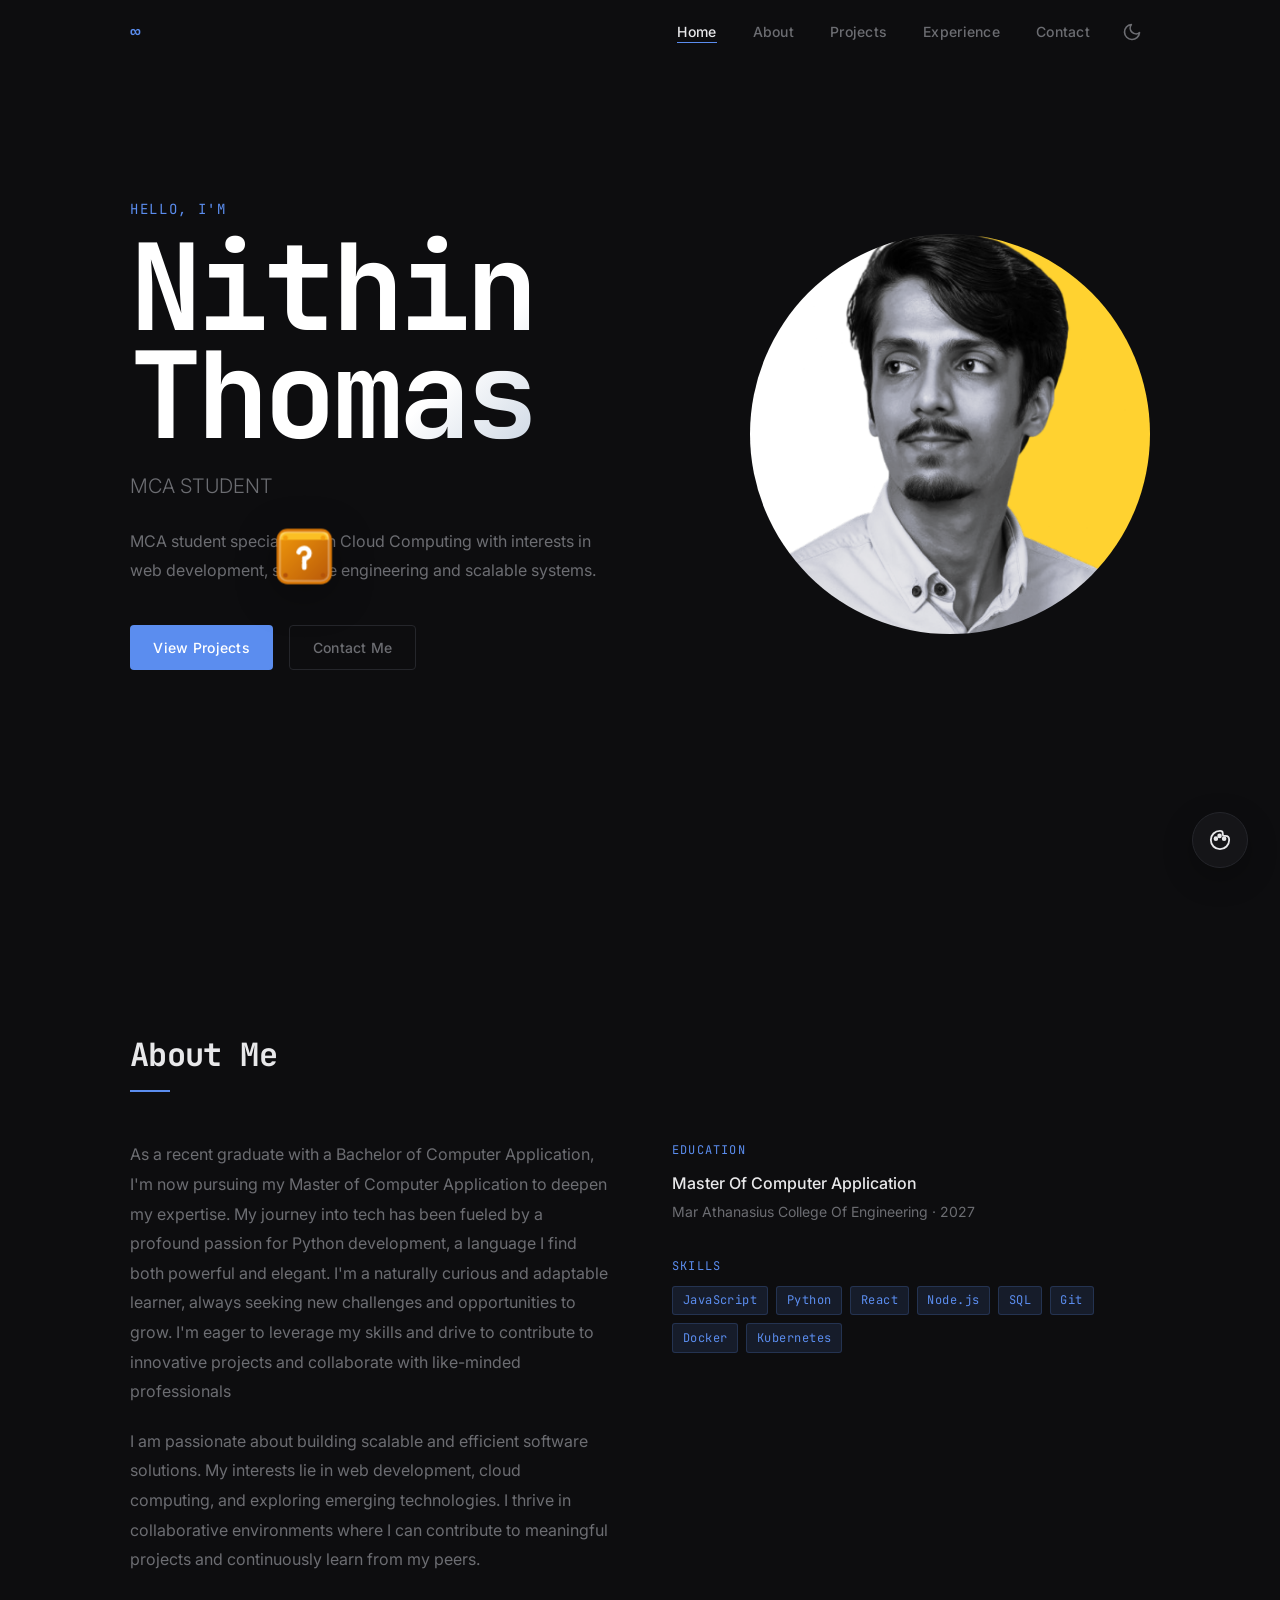
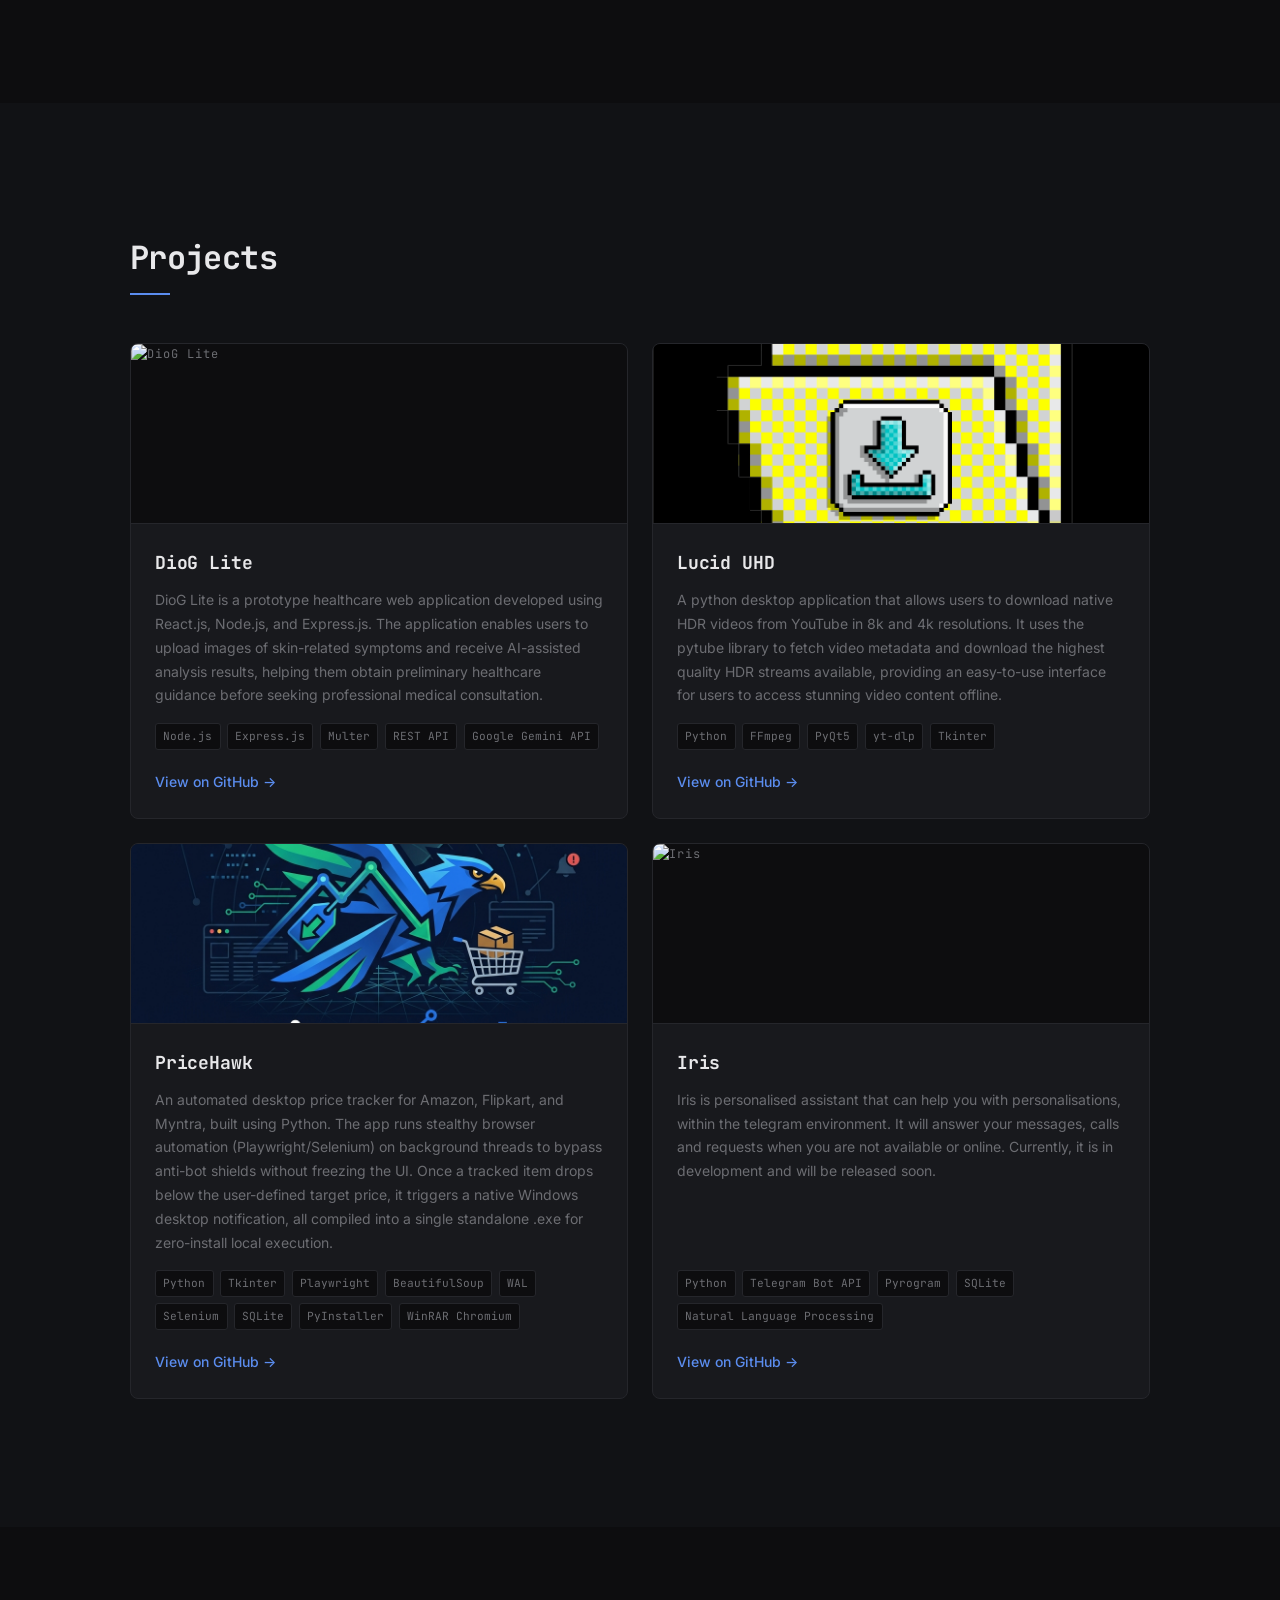
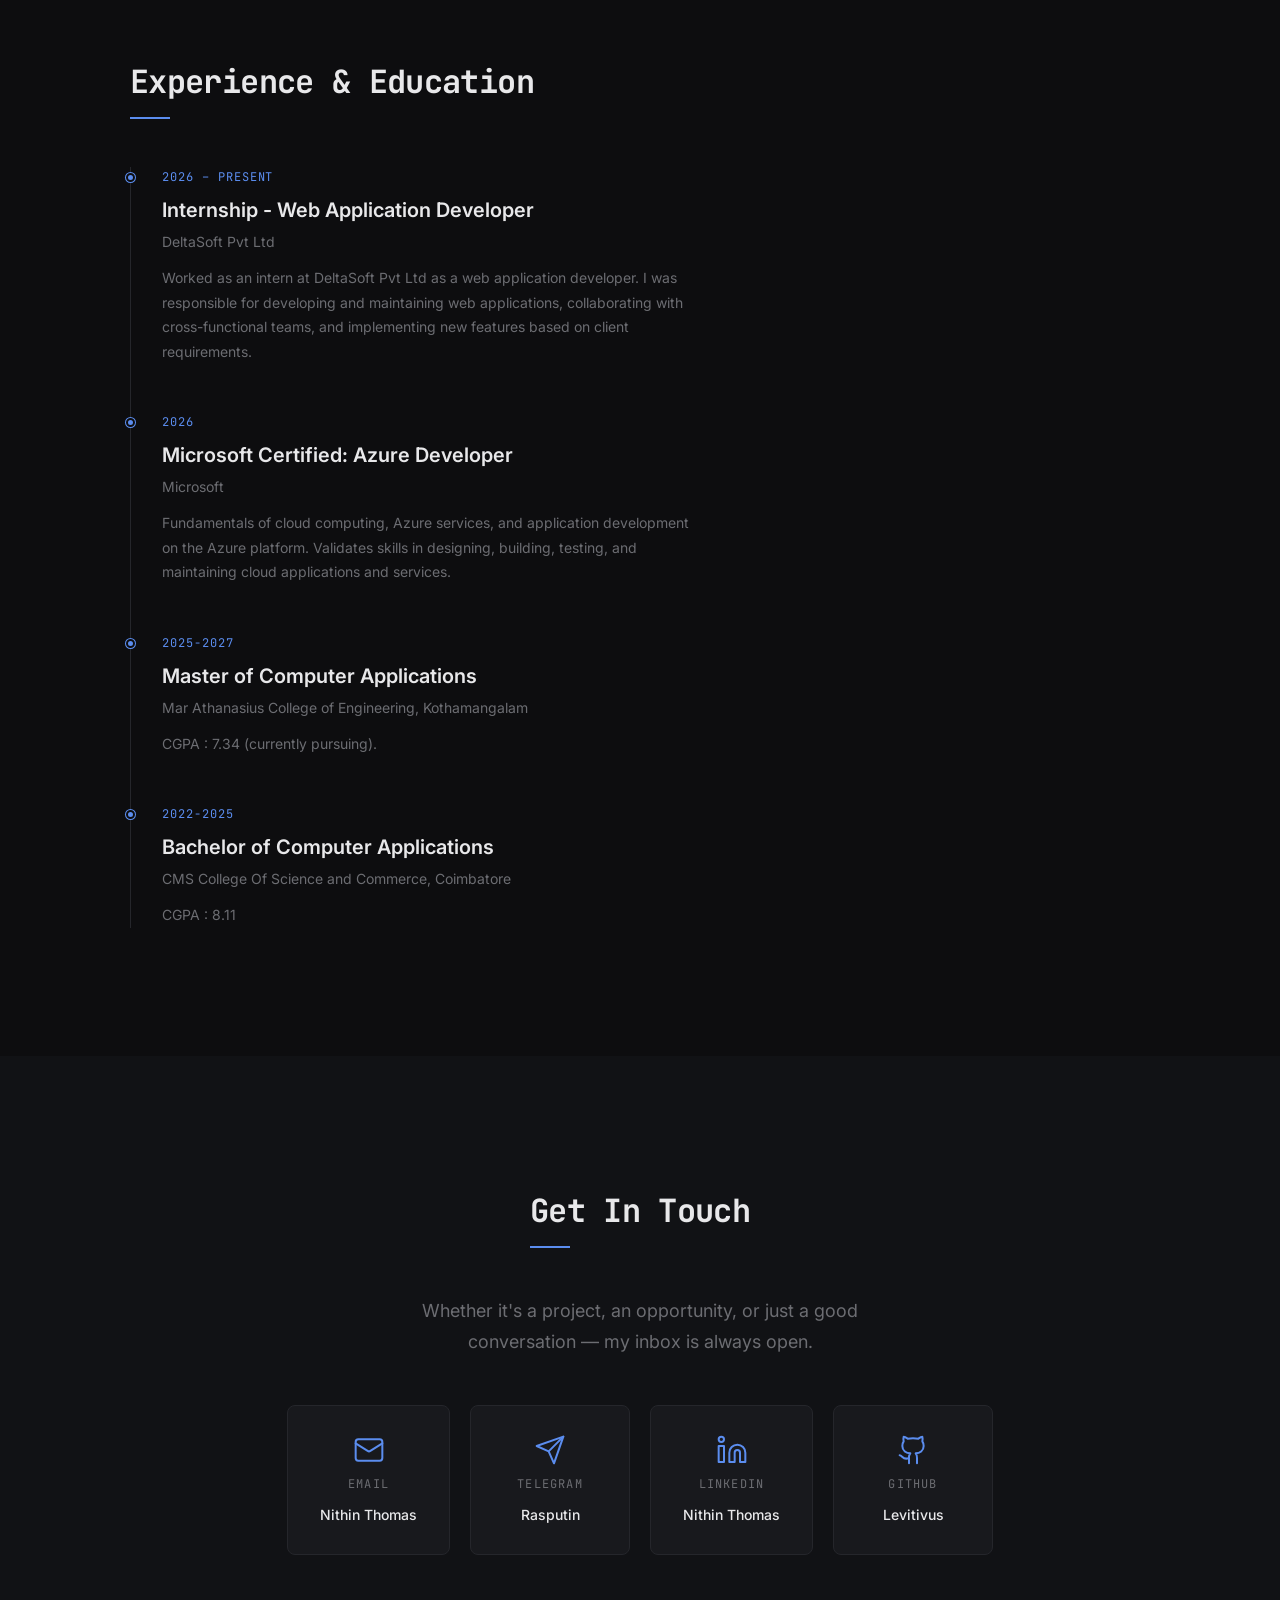
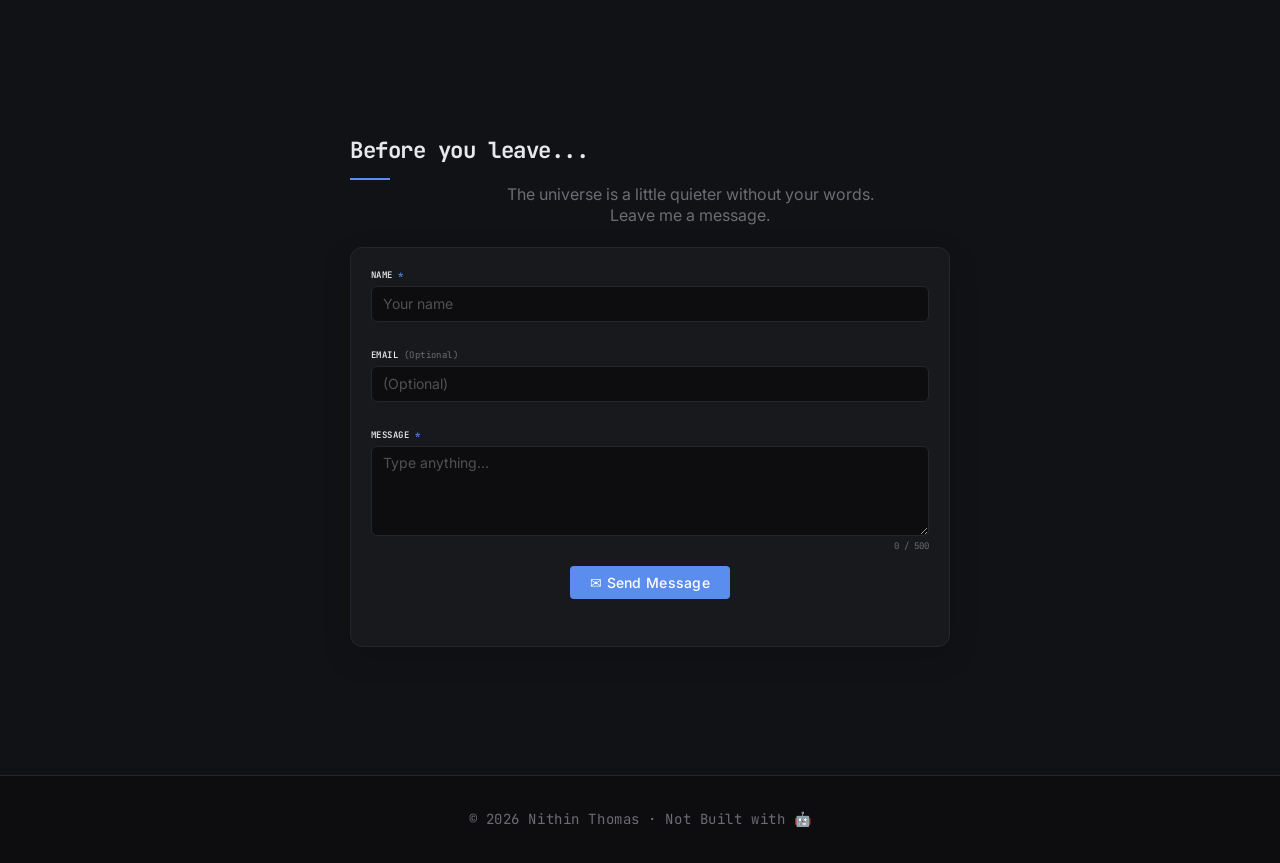
==== index.html @ 110ffa16 "leave a note added" ====
<!DOCTYPE html>
<html lang="en">
<head>
  <meta charset="UTF-8" />
  <meta name="viewport" content="width=device-width, initial-scale=1.0" />
  <title>Nithin Thomas — Portfolio</title>
  <link rel="icon" type="image/png" sizes="32x32" href="images/favicon-32x32.png">
  <link rel="icon" type="image/png" sizes="16x16" href="images/favicon-16x16.png">
  <link rel="shortcut icon" href="images/favicon.ico">
  <link rel="apple-touch-icon" href="images/apple-touch-icon.png">
  <link rel="stylesheet" href="style.css" />
  <!-- Google Fonts: Inter (body) + JetBrains Mono (display/code) -->
  <link rel="preconnect" href="https://fonts.googleapis.com" />
  <link rel="preconnect" href="https://fonts.gstatic.com" crossorigin />
  <link href="https://fonts.googleapis.com/css2?family=Inter:wght@300;400;500;600&family=JetBrains+Mono:wght@400;700&display=swap" rel="stylesheet" />
  <script>
    (function() {
      const savedMood = localStorage.getItem('mood') || 'midnight';
      document.documentElement.setAttribute('data-mood', savedMood);
      if (savedMood === 'professional') {
        document.documentElement.setAttribute('data-theme', 'light');
      } else {
        document.documentElement.removeAttribute('data-theme');
      }
    })();
  </script>
</head>
<body>

  <!-- ===================== NAVIGATION ===================== -->
  <nav class="navbar" id="navbar">
    <div class="nav-inner">
      <!-- Logo / Brand -->
      <a href="#hero" class="nav-logo"> ∞ </a>

      <!-- Desktop menu -->
      <ul class="nav-links" id="nav-links">
        <li><a href="#hero"       class="nav-link">Home</a></li>
        <li><a href="#about"      class="nav-link">About</a></li>
        <li><a href="#projects"   class="nav-link">Projects</a></li>
        <li><a href="#experience" class="nav-link">Experience</a></li>
        <li><a href="#contact"    class="nav-link">Contact</a></li>
      </ul>

      <!-- Theme Toggle -->
      <button id="theme-toggle" class="theme-toggle" aria-label="Toggle theme">
        <svg class="theme-toggle-icon" width="20" height="20" viewBox="0 0 24 24" fill="none" stroke="currentColor" stroke-width="2" stroke-linecap="round" stroke-linejoin="round">
          <!-- Sun -->
          <circle class="sun-icon" cx="12" cy="12" r="5"></circle>
          <line class="sun-icon" x1="12" y1="1" x2="12" y2="3"></line>
          <line class="sun-icon" x1="12" y1="21" x2="12" y2="23"></line>
          <line class="sun-icon" x1="4.22" y1="4.22" x2="5.64" y2="5.64"></line>
          <line class="sun-icon" x1="18.36" y1="18.36" x2="19.78" y2="19.78"></line>
          <line class="sun-icon" x1="1" y1="12" x2="3" y2="12"></line>
          <line class="sun-icon" x1="21" y1="12" x2="23" y2="12"></line>
          <line class="sun-icon" x1="4.22" y1="19.78" x2="5.64" y2="18.36"></line>
          <line class="sun-icon" x1="18.36" y1="5.64" x2="19.78" y2="4.22"></line>
          <!-- Moon -->
          <path class="moon-icon" d="M21 12.79A9 9 0 1 1 11.21 3 7 7 0 0 0 21 12.79z"></path>
        </svg>
      </button>

      <!-- Hamburger (mobile) -->
      <button class="hamburger" id="hamburger" aria-label="Toggle navigation" aria-expanded="false">
        <span></span>
        <span></span>
        <span></span>
      </button>
    </div>
  </nav>

  <!-- ===================== HERO ===================== -->
  <section class="section" id="hero">
    <div class="container hero-grid">

      <!-- Text block -->
      <div class="hero-text fade-up">
        <p class="hero-eyebrow">Hello, I'm</p>
        <h1 class="hero-name">Nithin<br>Thomas</h1>
        <p class="hero-title">MCA STUDENT</p>
        <p class="hero-intro">
          MCA student specializing in Cloud Computing with interests in web development, software engineering and scalable systems.
        </p>
        <div class="hero-actions">
          <a href="#projects" class="btn btn-primary">View Projects</a>
          <a href="#contact"  class="btn btn-ghost">Contact Me</a>
        </div>
      </div>

      <!-- Profile image -->
      <div class="hero-image-wrap fade-up" style="--delay: 0.15s">
        <img src="images/profile.jpg" alt="Nithin Thomas">
          <!-- Replace this div with: <img src="your-photo.jpg" alt="[YOUR NAME]" /> -->
        </div>
      </div>

    </div>
  </section>

  <!-- ===================== ABOUT ===================== -->
  <section class="section" id="about">
    <div class="container">

      <h2 class="section-title fade-up">About Me</h2>

      <div class="about-grid">
        <!-- Bio -->
        <div class="about-bio fade-up">
          <p>
          As a recent graduate with a Bachelor of Computer Application, I'm now pursuing my Master of Computer Application to deepen my expertise. My journey into tech has been fueled by a profound passion for Python development, a language I find both powerful and elegant. I'm a naturally curious and adaptable learner, always seeking new challenges and opportunities to grow. I'm eager to leverage my skills and drive to contribute to innovative projects and collaborate with like-minded professionals
          </p>
          <p>
            I am passionate about building scalable and efficient software solutions. My interests lie in web development, cloud computing, and exploring emerging technologies. I thrive in collaborative environments where I can contribute to meaningful projects and continuously learn from my peers.
          </p>
        </div>

        <!-- Stats / Quick facts -->
        <div class="about-meta fade-up" style="--delay: 0.1s">

          <div class="meta-block">
            <h3 class="meta-label">Education</h3>
            <p class="meta-value">Master Of Computer Application</p>
            <p class="meta-sub">Mar Athanasius College Of Engineering · 2027</p>
          </div>

          <div class="meta-block">
            <h3 class="meta-label">Skills</h3>
            <!-- Edit or add skills freely -->
            <div class="skills-grid">
              <span class="skill-tag">JavaScript</span>
              <span class="skill-tag">Python</span>
              <span class="skill-tag">React</span>
              <span class="skill-tag">Node.js</span>
              <span class="skill-tag">SQL</span>
              <span class="skill-tag">Git</span>
              <span class="skill-tag">Docker</span>
              <span class="skill-tag">Kubernetes</span>
            </div>
          </div>

        </div>
      </div>
    </div>
  </section>

  <!-- ===================== PROJECTS ===================== -->
  <section class="section section-alt" id="projects">
    <div class="container">

      <h2 class="section-title fade-up">Projects</h2>

      <div class="projects-grid">

        <!-- ——— Project Card 1 ——— -->
        <article class="project-card fade-up">
          <div class="project-img-placeholder">
            <img src="images/diog-lite.png" alt="DioG Lite">
          </div>
          <div class="project-body">
            <h3 class="project-title">DioG Lite</h3>
            <p class="project-desc">
              DioG Lite is a prototype healthcare web application developed using React.js, Node.js, and Express.js. The application enables users to upload images of skin-related symptoms and receive AI-assisted analysis results, helping them obtain preliminary healthcare guidance before seeking professional medical consultation.
            </p>
            <div class="project-stack">
              <span class="stack-tag">Node.js</span>
              <span class="stack-tag">Express.js</span>
              <span class="stack-tag">Multer</span>
              <span class="stack-tag">REST API</span>
              <span class="stack-tag">Google Gemini API</span>

            </div>
            <a href="https://github.com/levitivus/DioG-Lite-AI-assisted-Disease-Diagnosis" class="project-link" target="_blank" rel="noopener">
              View on GitHub &rarr;
            </a>
          </div>
        </article>

        <!-- ——— Project Card 2 ——— -->
        <article class="project-card fade-up" style="--delay: 0.1s">
          <div class="project-img-placeholder">
             <img src="images/luciduhd.png" alt="Lucid UHD">
          </div>
          <div class="project-body">
            <h3 class="project-title">Lucid UHD</h3>
            <p class="project-desc">
              A python desktop application that allows users to download native HDR videos from YouTube in 8k and 4k resolutions. It uses the pytube library to fetch video metadata and download the highest quality HDR streams available, providing an easy-to-use interface for users to access stunning video content offline.
            </p>
            <div class="project-stack">
              <span class="stack-tag">Python</span>
              <span class="stack-tag">FFmpeg</span>
              <span class="stack-tag">PyQt5</span>
              <span class="stack-tag">yt-dlp</span>
              <span class="stack-tag">Tkinter</span>
            </div>
            <a href="https://github.com/levitivus/YouTube-8k-4k-video-downloader-" class="project-link" target="_blank" rel="noopener">
              View on GitHub &rarr;
            </a>
          </div>
        </article>

        <!-- ——— Project Card 3 ——— -->
        <article class="project-card fade-up" style="--delay: 0.2s">
          <div class="project-img-placeholder">
             <img src="images/pricehawk.png" alt="PriceHawk">
          </div>
          <div class="project-body">
            <h3 class="project-title">PriceHawk</h3>
            <p class="project-desc">
              An automated desktop price tracker for Amazon, Flipkart, and Myntra, built using Python. The app runs stealthy browser automation (Playwright/Selenium) on background threads to bypass anti-bot shields without freezing the UI. Once a tracked item drops below the user-defined target price, it triggers a native Windows desktop notification, all compiled into a single standalone .exe for zero-install local execution.
            </p>
            <div class="project-stack">
              <span class="stack-tag">Python</span>
              <span class="stack-tag">Tkinter</span>
              <span class="stack-tag">Playwright</span>
              <span class="stack-tag">BeautifulSoup</span>
              <span class="stack-tag">WAL</span>
              <span class="stack-tag">Selenium</span> 
              <span class="stack-tag">SQLite</span>
              <span class="stack-tag">PyInstaller</span>
              <span class="stack-tag">WinRAR Chromium</span>
            </div>
            <a href="https://github.com/levitivus/PriceHawk" class="project-link" target="_blank" rel="noopener">
              View on GitHub &rarr;
            </a>
          </div>
        </article>

        <!-- ——— Project Card 4 ——— -->
        <article class="project-card fade-up" style="--delay: 0.3s">
          <div class="project-img-placeholder">
              <img src="images/iris.png" alt="Iris">
          </div>
          <div class="project-body">
            <h3 class="project-title">Iris</h3>
            <p class="project-desc">
              Iris is personalised assistant that can help you with personalisations, within the telegram environment. It will answer your messages, calls and requests when you are not available or online. Currently, it is in development and will be released soon.
            </p>
            <div class="project-stack">
              <span class="stack-tag">Python</span>
              <span class="stack-tag">Telegram Bot API</span>
              <span class="stack-tag">Pyrogram</span>
              <span class="stack-tag">SQLite</span>
              <span class="stack-tag">Natural Language Processing</span>
            </div>
            <a href="#" class="project-link" target="_blank" rel="noopener">
              View on GitHub &rarr;
            </a>
          </div>
        </article>

      </div>
    </div>
  </section>

  <!-- ===================== EXPERIENCE / EDUCATION ===================== -->
  <section class="section" id="experience">
    <div class="container">

      <h2 class="section-title fade-up">Experience &amp; Education</h2>

      <div class="timeline">

        <!-- ——— Timeline Item ——— -->
        <div class="timeline-item fade-up">
          <div class="timeline-dot"></div>
          <div class="timeline-content">
            <span class="timeline-date">2026 – Present</span>
            <h3 class="timeline-role">Internship - Web Application Developer</h3>
            <p class="timeline-org">DeltaSoft Pvt Ltd</p>
            <p class="timeline-desc">
              Worked as an intern at DeltaSoft Pvt Ltd as a web application developer. I was responsible for developing and maintaining web applications, collaborating with cross-functional teams, and implementing new features based on client requirements.
            </p>
          </div>
        </div>

        <!-- ——— Timeline Item ——— -->
        <div class="timeline-item fade-up" style="--delay: 0.1s">
          <div class="timeline-dot"></div>
          <div class="timeline-content">
            <span class="timeline-date">2026</span>
            <h3 class="timeline-role">Microsoft Certified: Azure Developer</h3>
            <p class="timeline-org">Microsoft</p>
            <p class="timeline-desc">
               Fundamentals of cloud computing, Azure services, and application development on the Azure platform. Validates skills in designing, building, testing, and maintaining cloud applications and services.
            </p>
          </div>
        </div>

        <!-- ——— Timeline Item ——— -->
        <div class="timeline-item fade-up" style="--delay: 0.2s">
          <div class="timeline-dot"></div>
          <div class="timeline-content">
            <span class="timeline-date">2025-2027</span>
            <h3 class="timeline-role">Master of Computer Applications</h3>
            <p class="timeline-org">Mar Athanasius College of Engineering, Kothamangalam</p>
            <p class="timeline-desc">
              CGPA : 7.34 (currently pursuing).
            </p>
          </div>
        </div>

        <!-- ——— Timeline Item ——— -->
        <div class="timeline-item fade-up" style="--delay: 0.3s">
          <div class="timeline-dot"></div>
          <div class="timeline-content">
            <span class="timeline-date">2022-2025</span>
            <h3 class="timeline-role">Bachelor of Computer Applications</h3>
            <p class="timeline-org">CMS College Of Science and Commerce, Coimbatore</p>
            <p class="timeline-desc">
              CGPA : 8.11
            </p>
          </div>
        </div>

      </div>
    </div>
  </section>

  <!-- ===================== CONTACT ===================== -->
  <section class="section section-alt" id="contact">
    <div class="container contact-wrap">

      <h2 class="section-title fade-up">Get In Touch</h2>
      <p class="contact-sub fade-up">
        Whether it's a project, an opportunity, or just a good conversation —
        my inbox is always open.
      </p>

      <div class="contact-links fade-up">

        <!-- Email -->
        <a href="nithin.tomgeorge@yahoo.com" class="contact-item" title="Email">
          <span class="contact-icon">
            <!-- SVG: envelope -->
            <svg xmlns="http://www.w3.org/2000/svg" viewBox="0 0 24 24" fill="none"
                 stroke="currentColor" stroke-width="1.5" stroke-linecap="round"
                 stroke-linejoin="round">
              <rect x="2" y="4" width="20" height="16" rx="2"/>
              <path d="m22 7-8.97 5.7a1.94 1.94 0 0 1-2.06 0L2 7"/>
            </svg>
          </span>
          <span class="contact-label">Email</span>
          <span class="contact-value">Nithin Thomas</span>
        </a>

        <!-- Telegram -->
        <a href="https://t.me/raspu1in" class="contact-item" title="Telegram"
           target="_blank" rel="noopener">
          <span class="contact-icon">
            <!-- SVG: send / telegram -->
            <svg xmlns="http://www.w3.org/2000/svg" viewBox="0 0 24 24" fill="none"
                 stroke="currentColor" stroke-width="1.5" stroke-linecap="round"
                 stroke-linejoin="round">
              <path d="m22 2-7 20-4-9-9-4Z"/>
              <path d="M22 2 11 13"/>
            </svg>
          </span>
          <span class="contact-label">Telegram</span>
          <span class="contact-value">Rasputin</span>
        </a>

        <!-- LinkedIn -->
        <a href="https://www.linkedin.com/in/nithinthomas03/" class="contact-item"
           title="LinkedIn" target="_blank" rel="noopener">
          <span class="contact-icon">
            <!-- SVG: linkedin -->
            <svg xmlns="http://www.w3.org/2000/svg" viewBox="0 0 24 24" fill="none"
                 stroke="currentColor" stroke-width="1.5" stroke-linecap="round"
                 stroke-linejoin="round">
              <path d="M16 8a6 6 0 0 1 6 6v7h-4v-7a2 2 0 0 0-2-2 2 2 0 0 0-2 2v7h-4v-7a6 6 0 0 1 6-6z"/>
              <rect x="2" y="9" width="4" height="12"/>
              <circle cx="4" cy="4" r="2"/>
            </svg>
          </span>
          <span class="contact-label">LinkedIn</span>
          <span class="contact-value">Nithin Thomas</span>
        </a>

        <!-- GitHub -->
        <a href="https://github.com/levitivus" class="contact-item"
           title="GitHub" target="_blank" rel="noopener">
          <span class="contact-icon">
            <!-- SVG: github (octocat simplified) -->
            <svg xmlns="http://www.w3.org/2000/svg" viewBox="0 0 24 24" fill="none"
                 stroke="currentColor" stroke-width="1.5" stroke-linecap="round"
                 stroke-linejoin="round">
              <path d="M15 22v-4a4.8 4.8 0 0 0-1-3.5c3 0 6-2 6-5.5.08-1.25-.27-2.48-1-3.5.28-1.15.28-2.35 0-3.5 0 0-1 0-3 1.5-2.64-.5-5.36-.5-8 0C6 2 5 2 5 2c-.3 1.15-.3 2.35 0 3.5A5.403 5.403 0 0 0 4 9c0 3.5 3 5.5 6 5.5-.39.49-.68 1.05-.85 1.65S8.93 17.38 9 18v4"/>
              <path d="M9 18c-4.51 2-5-2-7-2"/>
            </svg>
          </span>
          <span class="contact-label">GitHub</span>
          <span class="contact-value">Levitivus</span>
        </a>

      </div>
    </div>
  </section>

  <!-- ===================== LEAVE A MESSAGE ===================== -->
  <section class="section section-alt fade-up" id="leave-message">
    <div class="container message-container">
      <h2 class="section-title">Before you leave...</h2>
      <p class="section-desc">The universe is a little quieter without your words.<br>Leave me a message.</p>
      
      <form id="message-form" class="message-form" novalidate>
        <!-- Success Card -->
        <div id="message-success-card" class="message-success-card" aria-live="polite">
          <span class="success-icon">📨</span>
          <h3 class="success-title">Transmission received.</h3>
          <p class="success-desc">Thanks for leaving a little piece of yourself here.</p>
        </div>

        <div class="form-group">
          <label for="form-name" class="form-label">
            <span>Name <span class="required">*</span></span>
          </label>
          <input type="text" id="form-name" name="name" class="form-input" placeholder="Your name" required minlength="2" maxlength="50" autocomplete="name">
          <span class="error-message" id="error-name" aria-live="polite"></span>
        </div>

        <div class="form-group">
          <label for="form-email" class="form-label">
            <span>Email <span class="optional">(Optional)</span></span>
          </label>
          <input type="email" id="form-email" name="email" class="form-input" placeholder="(Optional)" autocomplete="email">
          <span class="error-message" id="error-email" aria-live="polite"></span>
        </div>

        <div class="form-group">
          <label for="form-msg" class="form-label">
            <span>Message <span class="required">*</span></span>
          </label>
          <textarea id="form-msg" name="message" class="form-textarea" placeholder="Type anything..." required minlength="10" maxlength="500"></textarea>
          <div class="form-textarea-footer">
            <span class="error-message" id="error-msg" aria-live="polite"></span>
            <span class="char-counter" id="char-counter">0 / 500</span>
          </div>
        </div>

        <div class="form-actions">
          <button type="submit" id="submit-btn" class="btn btn-primary">
            <span class="btn-text">✉ Send Message</span>
            <span class="btn-spinner" style="display: none;"></span>
          </button>
          <div class="form-global-error" id="form-global-error" aria-live="polite"></div>
        </div>
      </form>
    </div>
  </section>

  <!-- ===================== FOOTER ===================== -->
  <footer class="footer">
    <p>© <span id="year"></span> Nithin Thomas · Not Built with 🤖</p>
  </footer>

  <!-- Floating Easter Egg -->
  <div id="easter-egg" class="easter-egg" aria-label="Mystery Box">
    <svg width="60" height="60" viewBox="0 0 64 64" fill="none" xmlns="http://www.w3.org/2000/svg">
      <rect x="4" y="4" width="56" height="56" rx="10" fill="url(#box-grad)" stroke="#d97706" stroke-width="3"/>
      <path d="M10 6H54C56.2091 6 58 7.79086 58 10V14H6V10C6 7.79086 7.79086 6 10 6Z" fill="#fbbf24"/>
      <rect x="6" y="6" width="52" height="52" rx="8" stroke="#ffffff" stroke-width="2" stroke-opacity="0.3" fill="none"/>
      <path d="M32 44V40M32 34C35 34 37.5 31.5 37.5 28.5C37.5 25.5 35 23 32 23C29 23 26.5 25 26 27.5M32 37.5V36.5" stroke="#ffffff" stroke-width="5" stroke-linecap="round" stroke-linejoin="round"/>
      <circle cx="12" cy="12" r="2.5" fill="#f59e0b"/>
      <circle cx="52" cy="12" r="2.5" fill="#f59e0b"/>
      <circle cx="12" cy="52" r="2.5" fill="#b45309"/>
      <circle cx="52" cy="52" r="2.5" fill="#b45309"/>
      <defs>
        <linearGradient id="box-grad" x1="0" y1="0" x2="64" y2="64" gradientUnits="userSpaceOnUse">
          <stop offset="0%" stop-color="#f59e0b"/>
          <stop offset="100%" stop-color="#b45309"/>
        </linearGradient>
      </defs>
    </svg>
    <div class="easter-egg-tooltip" id="easter-egg-tooltip">Catch me if you can 😄</div>
  </div>

  <!-- Theme Orb & Selector Panel -->
  <div class="theme-orb-container" id="theme-orb-container">
    <!-- Panel -->
    <div class="theme-panel" id="theme-panel" role="dialog" aria-label="Theme selection panel" aria-hidden="true" tabindex="-1">
      <div class="theme-panel-header">
        <span class="theme-panel-title">🎨 Mood</span>
      </div>
      <div class="theme-options">
        <button class="theme-option" data-select-mood="midnight" aria-label="Select Midnight theme">
          <span class="theme-option-icon">🌙</span>
          <div class="theme-option-info">
            <span class="theme-option-title">Midnight</span>
            <div class="theme-preview-chip">
              <span style="background: #0d0d0f; flex: 2;"></span>
              <span style="background: #18191d; flex: 1;"></span>
              <span style="background: #5B8DEF; flex: 1;"></span>
            </div>
          </div>
          <span class="theme-option-status">✓ Selected</span>
        </button>
        <button class="theme-option" data-select-mood="professional" aria-label="Select Professional theme">
          <span class="theme-option-icon">💼</span>
          <div class="theme-option-info">
            <span class="theme-option-title">Professional</span>
            <div class="theme-preview-chip">
              <span style="background: #f5f6f9; flex: 2;"></span>
              <span style="background: #ffffff; flex: 1;"></span>
              <span style="background: #3b71db; flex: 1;"></span>
            </div>
          </div>
          <span class="theme-option-status">✓ Selected</span>
        </button>
        <button class="theme-option" data-select-mood="cyberpunk" aria-label="Select Cyberpunk theme">
          <span class="theme-option-icon">⚡</span>
          <div class="theme-option-info">
            <span class="theme-option-title">Cyberpunk</span>
            <div class="theme-preview-chip">
              <span style="background: #0c0714; flex: 2;"></span>
              <span style="background: #00f0ff; flex: 1;"></span>
              <span style="background: #ff007f; flex: 1;"></span>
            </div>
          </div>
          <span class="theme-option-status">✓ Selected</span>
        </button>
        <button class="theme-option" data-select-mood="retro" aria-label="Select Retro CRT theme">
          <span class="theme-option-icon">💚</span>
          <div class="theme-option-info">
            <span class="theme-option-title">Retro CRT</span>
            <div class="theme-preview-chip">
              <span style="background: #040805; flex: 2;"></span>
              <span style="background: #33ff66; flex: 1;"></span>
            </div>
          </div>
          <span class="theme-option-status">✓ Selected</span>
        </button>
      </div>
    </div>

    <!-- Floating Orb Button -->
    <button class="theme-orb" id="theme-orb" aria-label="Open theme selection panel" aria-haspopup="dialog" aria-expanded="false">
      <svg width="22" height="22" viewBox="0 0 24 24" fill="none" stroke="currentColor" stroke-width="2" stroke-linecap="round" stroke-linejoin="round">
        <path d="M12 22C17.5228 22 22 17.5228 22 12C22 9.5 20.5 7.5 18 7.5H16.5C15.6716 7.5 15 6.82843 15 6V4.5C15 2 13 2 12 2C6.47715 2 2 6.47715 2 12C2 17.5228 6.47715 22 12 22Z"></path>
        <circle cx="7.5" cy="10.5" r="1.5" fill="currentColor"></circle>
        <circle cx="11.5" cy="7.5" r="1.5" fill="currentColor"></circle>
        <circle cx="16.5" cy="10.5" r="1.5" fill="currentColor"></circle>
      </svg>
    </button>
  </div>

  <script src="config.js"></script>
  <script src="email-service.js"></script>
  <script src="script.js"></script>
</body>
</html>
---- style.css ----
/* =====================================================================
   PORTFOLIO — style.css
   Dark minimal developer portfolio
   Accent: #5B8DEF (cold slate-blue)
   Fonts: JetBrains Mono (display) · Inter (body)
   ===================================================================== */

/* ── RESET & ROOT ──────────────────────────────────────────────────── */
*, *::before, *::after {
  box-sizing: border-box;
  margin: 0;
  padding: 0;
}

:root {
  /* Colors */
  --bg:          #0d0d0f;        /* near-black background */
  --bg-alt:      #111215;        /* slightly lighter, for alternate sections */
  --surface:     #18191d;        /* card / elevated surfaces */
  --border:      #25262b;        /* subtle borders */
  --text:        #e8e8ea;        /* primary text */
  --text-muted:  #6c6d72;        /* secondary / muted text */
  --accent:      #5B8DEF;        /* cold slate-blue */
  --accent-dim:  rgba(91,141,239,0.12);

  /* Theme variables */
  --hero-grad-start: #ffffff;
  --hero-grad-end: #9bafc8;
  --nav-bg: rgba(13,13,15,0.92);
  --border-accent: rgba(91,141,239,0.2);

  /* Hover and Shadow variables */
  --accent-hover: #7aa5f5;
  --accent-shadow-hover: 0 8px 24px rgba(91,141,239,0.3);
  --border-accent-hover: rgba(91,141,239,0.35);
  --border-accent-hover-item: rgba(91,141,239,0.4);
  --shadow-hover: 0 16px 40px rgba(0,0,0,0.5);
  --shadow-hover-item: 0 12px 32px rgba(0,0,0,0.4);

  /* Typography scale */
  --font-display: 'JetBrains Mono', monospace;
  --font-body:    'Inter', sans-serif;

  --text-xs:   0.75rem;
  --text-sm:   0.875rem;
  --text-base: 1rem;
  --text-lg:   1.125rem;
  --text-xl:   1.25rem;
  --text-2xl:  1.5rem;
  --text-3xl:  2rem;
  --text-4xl:  3rem;
  --text-hero: clamp(3.5rem, 10vw, 7.5rem);

  /* Spacing */
  --section-pad: clamp(5rem, 10vw, 9rem);
  --container:   1100px;
  --nav-h:       64px;

  /* Transitions */
  --ease: cubic-bezier(0.25, 0.46, 0.45, 0.94);
}

html {
  scroll-behavior: smooth;
  scroll-padding-top: var(--nav-h);
}

body {
  background-color: var(--bg);
  color: var(--text);
  font-family: var(--font-body);
  font-size: var(--text-base);
  line-height: 1.7;
  -webkit-font-smoothing: antialiased;
}

a {
  color: inherit;
  text-decoration: none;
}

img {
  display: block;
  max-width: 100%;
}

ul {
  list-style: none;
}

/* ── UTILITY ───────────────────────────────────────────────────────── */
.container {
  width: 100%;
  max-width: var(--container);
  margin-inline: auto;
  padding-inline: clamp(1.25rem, 5vw, 2.5rem);
}

.section {
  padding-block: var(--section-pad);
}

.section-alt {
  background-color: var(--bg-alt);
}

/* Section headings */
.section-title {
  font-family: var(--font-display);
  font-size: var(--text-3xl);
  font-weight: 700;
  letter-spacing: -0.02em;
  margin-bottom: 3rem;
  position: relative;
  display: inline-block;
}

/* Blue underline accent under section titles */
.section-title::after {
  content: '';
  display: block;
  width: 2.5rem;
  height: 2px;
  background: var(--accent);
  margin-top: 0.5rem;
}

/* ── FADE-UP ANIMATION ─────────────────────────────────────────────── */
/* Elements start invisible; script.js adds .visible when in viewport */
.fade-up {
  opacity: 0;
  transform: translateY(28px);
  transition:
    opacity  0.6s var(--ease) var(--delay, 0s),
    transform 0.6s var(--ease) var(--delay, 0s);
}

.fade-up.visible {
  opacity: 1;
  transform: translateY(0);
}

/* Respect user preference for reduced motion */
@media (prefers-reduced-motion: reduce) {
  .fade-up {
    opacity: 1;
    transform: none;
    transition: none;
  }
}

/* ── NAVIGATION ────────────────────────────────────────────────────── */
.navbar {
  position: fixed;
  top: 0;
  left: 0;
  right: 0;
  z-index: 100;
  height: var(--nav-h);
  display: flex;
  align-items: center;
  /* starts transparent; script.js adds .scrolled for solid bg */
  transition: background-color 0.3s var(--ease), box-shadow 0.3s var(--ease);
}

.navbar.scrolled {
  background-color: var(--nav-bg, rgba(13,13,15,0.92));
  backdrop-filter: blur(12px);
  -webkit-backdrop-filter: blur(12px);
  box-shadow: 0 1px 0 var(--border);
}

.nav-inner {
  width: 100%;
  max-width: var(--container);
  margin-inline: auto;
  padding-inline: clamp(1.25rem, 5vw, 2.5rem);
  display: flex;
  align-items: center;
  justify-content: space-between;
}

/* Logo / brand mark */
.nav-logo {
  font-family: var(--font-display);
  font-size: var(--text-lg);
  font-weight: 700;
  color: var(--accent);
  letter-spacing: -0.02em;
  transition: opacity 0.2s;
}

.nav-logo:hover {
  opacity: 0.75;
}

/* Desktop nav links */
.nav-links {
  display: flex;
  gap: 2.25rem;
  align-items: center;
}

.nav-link {
  font-size: var(--text-sm);
  font-weight: 500;
  color: var(--text-muted);
  letter-spacing: 0.02em;
  transition: color 0.2s;
  position: relative;
}

.nav-link::after {
  content: '';
  position: absolute;
  bottom: -3px;
  left: 0;
  width: 0;
  height: 1px;
  background: var(--accent);
  transition: width 0.25s var(--ease);
}

.nav-link:hover,
.nav-link.active {
  color: var(--text);
}

.nav-link:hover::after,
.nav-link.active::after {
  width: 100%;
}

/* Hamburger button */
.hamburger {
  display: none;
  flex-direction: column;
  justify-content: center;
  gap: 5px;
  background: none;
  border: none;
  cursor: pointer;
  padding: 4px;
}

.hamburger span {
  display: block;
  width: 22px;
  height: 1.5px;
  background: var(--text);
  transition: transform 0.3s var(--ease), opacity 0.3s;
}

/* Hamburger → X when open */
.hamburger.open span:nth-child(1) { transform: translateY(6.5px) rotate(45deg); }
.hamburger.open span:nth-child(2) { opacity: 0; }
.hamburger.open span:nth-child(3) { transform: translateY(-6.5px) rotate(-45deg); }

/* ── HERO ──────────────────────────────────────────────────────────── */
#hero {
  min-height: 100svh;
  display: flex;
  align-items: center;
  padding-top: calc(var(--nav-h) + 2rem);
}

.hero-grid {
  display: grid;
  grid-template-columns: 1fr auto;
  gap: 4rem;
  align-items: center;
}

/* Eyebrow */
.hero-eyebrow {
  font-family: var(--font-display);
  font-size: var(--text-sm);
  color: var(--accent);
  letter-spacing: 0.12em;
  text-transform: uppercase;
  margin-bottom: 0.75rem;
}

/* Large name — the signature typographic moment */
.hero-name {
  font-family: var(--font-display);
  font-size: var(--text-hero);
  font-weight: 700;
  line-height: 0.9;
  letter-spacing: -0.04em;
  margin-bottom: 1.25rem;
  /* Very subtle gradient on the name for depth */
  background: linear-gradient(135deg, var(--hero-grad-start, #ffffff) 60%, var(--hero-grad-end, #9bafc8));
  -webkit-background-clip: text;
  -webkit-text-fill-color: transparent;
  background-clip: text;
}

.hero-title {
  font-size: var(--text-xl);
  font-weight: 300;
  color: var(--text-muted);
  margin-bottom: 1.5rem;
}

.hero-intro {
  max-width: 48ch;
  color: var(--text-muted);
  margin-bottom: 2.5rem;
  line-height: 1.8;
}

/* CTA buttons */
.hero-actions {
  display: flex;
  gap: 1rem;
  flex-wrap: wrap;
}

.btn {
  display: inline-flex;
  align-items: center;
  gap: 0.4em;
  padding: 0.7em 1.6em;
  font-family: var(--font-body);
  font-size: var(--text-sm);
  font-weight: 500;
  border-radius: 4px;
  transition: all 0.22s var(--ease);
  cursor: pointer;
  border: 1px solid transparent;
  letter-spacing: 0.02em;
}

.btn-primary {
  background: var(--accent);
  color: #fff;
}

.btn-primary:hover {
  background: var(--accent-hover, #7aa5f5);
  transform: translateY(-2px);
  box-shadow: var(--accent-shadow-hover, 0 8px 24px rgba(91,141,239,0.3));
}

.btn-ghost {
  background: transparent;
  border-color: var(--border);
  color: var(--text-muted);
}

.btn-ghost:hover {
  border-color: var(--accent);
  color: var(--accent);
  transform: translateY(-2px);
}

/* Profile image placeholder */
.hero-image-wrap {
  flex-shrink: 0;
}

.profile-img-placeholder {
  width: clamp(200px, 22vw, 300px);
  aspect-ratio: 1;
  border-radius: 50%;
  background: var(--surface);
  border: 1px solid var(--border);
  display: flex;
  flex-direction: column;
  align-items: center;
  justify-content: center;
  gap: 0.5rem;
  /* Replace this whole element with an <img> tag */
}

.hero-image-wrap img {
    width: 400px;
    height: 400px;
    border-radius: 150%;
    object-fit: cover;
}
.placeholder-icon {
  font-size: 3.5rem;
  opacity: 0.3;
}

.placeholder-label {
  font-family: var(--font-display);
  font-size: var(--text-xs);
  color: var(--text-muted);
  letter-spacing: 0.08em;
}

/* Actual photo (once replaced) */
.profile-img-placeholder img {
  width: 100%;
  height: 100%;
  border-radius: 50%;
  object-fit: cover;
}

/* ── ABOUT ─────────────────────────────────────────────────────────── */
.about-grid {
  display: grid;
  grid-template-columns: 1fr 1fr;
  gap: 4rem;
  align-items: start;
}

.about-bio p {
  color: var(--text-muted);
  margin-bottom: 1.25rem;
  line-height: 1.85;
}

.about-bio p:last-child {
  margin-bottom: 0;
}

/* Meta blocks (education, skills) */
.meta-block {
  margin-bottom: 2rem;
}

.meta-block:last-child {
  margin-bottom: 0;
}

.meta-label {
  font-family: var(--font-display);
  font-size: var(--text-xs);
  font-weight: 400;
  letter-spacing: 0.1em;
  text-transform: uppercase;
  color: var(--accent);
  margin-bottom: 0.6rem;
}

.meta-value {
  font-size: var(--text-base);
  font-weight: 500;
  margin-bottom: 0.15rem;
}

.meta-sub {
  font-size: var(--text-sm);
  color: var(--text-muted);
}

/* Skill tags */
.skills-grid {
  display: flex;
  flex-wrap: wrap;
  gap: 0.5rem;
  margin-top: 0.5rem;
}

.skill-tag {
  font-family: var(--font-display);
  font-size: var(--text-xs);
  padding: 0.3em 0.8em;
  border-radius: 3px;
  background: var(--accent-dim);
  color: var(--accent);
  border: 1px solid var(--border-accent, rgba(91,141,239,0.2));
  letter-spacing: 0.04em;
}

/* ── PROJECTS ──────────────────────────────────────────────────────── */
.projects-grid {
  display: grid;
  grid-template-columns: repeat(2, 1fr);
  gap: 1.5rem;
}

.project-card {
  background: var(--surface);
  border: 1px solid var(--border);
  border-radius: 8px;
  overflow: hidden;
  display: flex;
  flex-direction: column;
  transition: border-color 0.25s, transform 0.25s var(--ease), box-shadow 0.25s;
}

.project-card:hover {
  border-color: var(--border-accent-hover, rgba(91,141,239,0.35));
  transform: translateY(-4px);
  box-shadow: var(--shadow-hover, 0 16px 40px rgba(0,0,0,0.5));
}

/* Image placeholder */
.project-img-placeholder {
  height: 180px;
  background: var(--bg);
  border-bottom: 1px solid var(--border);
  overflow: hidden;
  display: flex;
  align-items: center;
  justify-content: center;
  font-family: var(--font-display);
  font-size: var(--text-xs);
  letter-spacing: 0.08em;
  color: var(--text-muted);
  /* Replace with: <img src="screenshot.png" alt="Project name" /> */
}
.project-img-placeholder img {
  width: 100%;
  height: 100%;
  object-fit: cover;
}

.project-body {
  padding: 1.5rem;
  flex: 1;
  display: flex;
  flex-direction: column;
}

.project-title {
  font-family: var(--font-display);
  font-size: var(--text-lg);
  font-weight: 700;
  margin-bottom: 0.6rem;
  letter-spacing: -0.01em;
}

.project-desc {
  font-size: var(--text-sm);
  color: var(--text-muted);
  line-height: 1.7;
  flex: 1;
  margin-bottom: 1rem;
}

.project-stack {
  display: flex;
  flex-wrap: wrap;
  gap: 0.4rem;
  margin-bottom: 1.25rem;
}

.stack-tag {
  font-family: var(--font-display);
  font-size: 0.7rem;
  padding: 0.25em 0.65em;
  border-radius: 3px;
  background: var(--bg);
  color: var(--text-muted);
  border: 1px solid var(--border);
}

.project-link {
  font-size: var(--text-sm);
  font-weight: 500;
  color: var(--accent);
  transition: opacity 0.2s, letter-spacing 0.2s;
  align-self: flex-start;
}

.project-link:hover {
  opacity: 0.75;
  letter-spacing: 0.04em;
}

/* ── TIMELINE ──────────────────────────────────────────────────────── */
.timeline {
  position: relative;
  padding-left: 2rem;
}

/* Vertical line */
.timeline::before {
  content: '';
  position: absolute;
  top: 0;
  left: 0;
  bottom: 0;
  width: 1px;
  background: var(--border);
}

.timeline-item {
  position: relative;
  padding-bottom: 3rem;
}

.timeline-item:last-child {
  padding-bottom: 0;
}

/* Dot on the line */
.timeline-dot {
  position: absolute;
  left: calc(-2rem - 4px);   /* centres on the 1px border-left line */
  top: 6px;
  width: 9px;
  height: 9px;
  border-radius: 50%;
  background: var(--accent);
  border: 2px solid var(--bg);
  box-shadow: 0 0 0 1px var(--accent);
}

.timeline-date {
  font-family: var(--font-display);
  font-size: var(--text-xs);
  color: var(--accent);
  letter-spacing: 0.08em;
  text-transform: uppercase;
  display: block;
  margin-bottom: 0.35rem;
}

.timeline-role {
  font-size: var(--text-xl);
  font-weight: 600;
  margin-bottom: 0.2rem;
}

.timeline-org {
  font-size: var(--text-sm);
  color: var(--text-muted);
  margin-bottom: 0.75rem;
}

.timeline-desc {
  font-size: var(--text-sm);
  color: var(--text-muted);
  max-width: 60ch;
  line-height: 1.75;
}

/* ── CONTACT ───────────────────────────────────────────────────────── */
.contact-wrap {
  text-align: center;
}

.contact-sub {
  color: var(--text-muted);
  max-width: 46ch;
  margin-inline: auto;
  margin-bottom: 3rem;
  font-size: var(--text-lg);
  line-height: 1.7;
}

.contact-links {
  display: flex;
  flex-wrap: wrap;
  justify-content: center;
  gap: 1.25rem;
}

.contact-item {
  display: flex;
  flex-direction: column;
  align-items: center;
  gap: 0.5rem;
  padding: 1.75rem 2rem;
  background: var(--surface);
  border: 1px solid var(--border);
  border-radius: 8px;
  min-width: 160px;
  transition: border-color 0.25s, transform 0.25s var(--ease), box-shadow 0.25s;
}

.contact-item:hover {
  border-color: var(--border-accent-hover-item, rgba(91,141,239,0.4));
  transform: translateY(-4px);
  box-shadow: var(--shadow-hover-item, 0 12px 32px rgba(0,0,0,0.4));
}

.contact-icon {
  width: 2rem;
  height: 2rem;
  color: var(--accent);
  display: flex;
  align-items: center;
  justify-content: center;
}

.contact-icon svg {
  width: 100%;
  height: 100%;
}

.contact-label {
  font-family: var(--font-display);
  font-size: var(--text-xs);
  letter-spacing: 0.1em;
  text-transform: uppercase;
  color: var(--text-muted);
}

.contact-value {
  font-size: var(--text-sm);
  font-weight: 500;
  color: var(--text);
}

/* ── FOOTER ────────────────────────────────────────────────────────── */
.footer {
  padding-block: 2rem;
  text-align: center;
  border-top: 1px solid var(--border);
  font-size: var(--text-sm);
  color: var(--text-muted);
  font-family: var(--font-display);
  letter-spacing: 0.04em;
}

/* ── RESPONSIVE — TABLET (≤ 900px) ────────────────────────────────── */
@media (max-width: 900px) {

  .hero-grid {
    grid-template-columns: 1fr;
    text-align: center;
  }

  .hero-image-wrap {
    order: -1;    /* photo above text on tablet/mobile */
    display: flex;
    justify-content: center;
  }

  .hero-intro {
    margin-inline: auto;
  }

  .hero-actions {
    justify-content: center;
  }

  .about-grid {
    grid-template-columns: 1fr;
    gap: 2.5rem;
  }

  .projects-grid {
    grid-template-columns: 1fr;
  }
}

/* ── RESPONSIVE — MOBILE (≤ 640px) ────────────────────────────────── */
@media (max-width: 640px) {

  /* Show hamburger, hide desktop links */
  .hamburger {
    display: flex;
  }

  .nav-links {
    /* Off-screen by default */
    position: fixed;
    inset: var(--nav-h) 0 0 0;
    background: var(--bg);
    flex-direction: column;
    justify-content: center;
    align-items: center;
    gap: 2.5rem;
    font-size: var(--text-lg);
    transform: translateX(100%);
    transition: transform 0.35s var(--ease);
    pointer-events: none;
  }

  .nav-links.open {
    transform: translateX(0);
    pointer-events: auto;
  }

  .section-title {
    font-size: var(--text-2xl);
  }

  .timeline {
    padding-left: 1.5rem;
  }

  .contact-links {
    flex-direction: column;
    align-items: center;
  }

  .contact-item {
    width: 100%;
    max-width: 320px;
  }
}

/* ── LIGHT THEME VARIABLES ────────────────────────────────────────── */
/* ── MOOD VARIABLES ────────────────────────────────────────────────── */

/* 1. Midnight (DEFAULT) */
[data-mood="midnight"] {
  --bg:          #0d0d0f;
  --bg-alt:      #111215;
  --surface:     #18191d;
  --border:      #25262b;
  --text:        #e8e8ea;
  --text-muted:  #6c6d72;
  --accent:      #5B8DEF;
  --accent-dim:  rgba(91,141,239,0.12);
  --hero-grad-start: #ffffff;
  --hero-grad-end: #9bafc8;
  --nav-bg: rgba(13,13,15,0.92);
  --border-accent: rgba(91,141,239,0.2);
  --accent-hover: #7aa5f5;
  --accent-shadow-hover: 0 8px 24px rgba(91,141,239,0.3);
  --border-accent-hover: rgba(91,141,239,0.35);
  --border-accent-hover-item: rgba(91,141,239,0.4);
  --shadow-hover: 0 16px 40px rgba(0,0,0,0.5);
  --shadow-hover-item: 0 12px 32px rgba(0,0,0,0.4);
}

/* 2. Professional (Light Theme) */
[data-mood="professional"],
[data-theme="light"] {
  --bg:          #f5f6f9;
  --bg-alt:      #ffffff;
  --surface:     #ffffff;
  --border:      #e2e4e9;
  --text:        #121316;
  --text-muted:  #686a73;
  --accent:      #3b71db;
  --accent-dim:  rgba(59,113,219,0.15);
  --hero-grad-start: #121316;
  --hero-grad-end: #4b5a75;
  --nav-bg: rgba(245,246,249,0.92);
  --border-accent: rgba(59,113,219,0.15);
  --accent-hover: #4d82eb;
  --accent-shadow-hover: 0 8px 24px rgba(59, 113, 219, 0.25);
  --border-accent-hover: rgba(59, 113, 219, 0.35);
  --border-accent-hover-item: rgba(59, 113, 219, 0.4);
  --shadow-hover: 0 16px 40px rgba(0,0,0,0.08);
  --shadow-hover-item: 0 12px 32px rgba(0,0,0,0.06);
}

/* 3. Cyberpunk */
[data-mood="cyberpunk"] {
  --bg:          #0c0714;
  --bg-alt:      #140c24;
  --surface:     #1b122e;
  --border:      #341f54;
  --text:        #f0eaff;
  --text-muted:  #917ca6;
  --accent:      #00f0ff;
  --accent-dim:  rgba(0, 240, 255, 0.12);
  --hero-grad-start: #00f0ff;
  --hero-grad-end: #ff007f;
  --nav-bg: rgba(12, 7, 20, 0.92);
  --border-accent: rgba(0, 240, 255, 0.25);
  --accent-hover: #33f3ff;
  --border-accent-hover: rgba(0, 240, 255, 0.45);
  --border-accent-hover-item: rgba(255, 0, 127, 0.45);
  --accent-shadow-hover: 0 8px 24px rgba(0, 240, 255, 0.35);
  --shadow-hover: 0 16px 40px rgba(0, 240, 255, 0.15), 0 0 10px rgba(255, 0, 127, 0.05);
  --shadow-hover-item: 0 12px 32px rgba(255, 0, 127, 0.15);
}

/* 4. Retro CRT */
[data-mood="retro"] {
  --bg:          #040805;
  --bg-alt:      #070e09;
  --surface:     #0a140d;
  --border:      #142d1d;
  --text:        #33ff66;
  --text-muted:  #1b8b3a;
  --accent:      #33ff66;
  --accent-dim:  rgba(51, 255, 102, 0.15);
  --hero-grad-start: #33ff66;
  --hero-grad-end: #1b8b3a;
  --nav-bg: rgba(4, 8, 5, 0.92);
  --border-accent: rgba(51, 255, 102, 0.25);
  --accent-hover: #5cff85;
  --border-accent-hover: rgba(51, 255, 102, 0.45);
  --border-accent-hover-item: rgba(51, 255, 102, 0.5);
  --accent-shadow-hover: 0 8px 24px rgba(51, 255, 102, 0.35);
  --shadow-hover: 0 16px 40px rgba(51, 255, 102, 0.15);
  --shadow-hover-item: 0 12px 32px rgba(51, 255, 102, 0.15);
}

/* ── CUSTOM MOOD EFFECTS ───────────────────────────────────────────── */

/* Cyberpunk specific animations and glows */
[data-mood="cyberpunk"] .project-card:hover {
  border-color: #ff007f;
  box-shadow: 0 0 15px rgba(255, 0, 127, 0.35), 0 0 5px rgba(0, 240, 255, 0.2);
}
[data-mood="cyberpunk"] .btn-primary:hover {
  background: linear-gradient(135deg, #00f0ff, #ff007f);
  background-size: 200% 200%;
  animation: gradient-shift 3s ease infinite;
}
@keyframes gradient-shift {
  0% { background-position: 0% 50%; }
  50% { background-position: 100% 50%; }
  100% { background-position: 0% 50%; }
}

/* Retro CRT scanlines and flicker overlay */
[data-mood="retro"]::after {
  content: " ";
  display: block;
  position: fixed;
  top: 0; left: 0; bottom: 0; right: 0;
  background: linear-gradient(rgba(18, 16, 16, 0) 50%, rgba(0, 0, 0, 0.18) 50%), 
              linear-gradient(90deg, rgba(255, 0, 0, 0.03), rgba(0, 255, 0, 0.01), rgba(0, 0, 255, 0.03));
  z-index: 99999;
  background-size: 100% 4px, 6px 100%;
  pointer-events: none;
}

[data-mood="retro"] body {
  animation: crt-flicker 0.25s infinite;
}

@keyframes crt-flicker {
  0% { opacity: 0.992; }
  50% { opacity: 0.997; }
  100% { opacity: 0.992; }
}

/* ── THEME ORB & SELECTOR PANEL ────────────────────────────────────── */
.theme-orb-container {
  position: fixed;
  bottom: 2rem;
  right: 2rem;
  z-index: 9999;
}
@media (max-width: 640px) {
  .theme-orb-container {
    bottom: 1.5rem;
    right: 1.5rem;
  }
}

/* Floating circular button */
.theme-orb {
  width: 56px;
  height: 56px;
  border-radius: 50%;
  border: 1px solid var(--border);
  background: rgba(24, 25, 29, 0.75); /* Default Midnight frosted glass */
  backdrop-filter: blur(12px);
  -webkit-backdrop-filter: blur(12px);
  color: var(--text);
  display: flex;
  align-items: center;
  justify-content: center;
  cursor: pointer;
  box-shadow: 0 10px 30px rgba(0, 0, 0, 0.25);
  transition: transform 0.35s cubic-bezier(0.16, 1, 0.3, 1), 
              border-color 0.35s cubic-bezier(0.16, 1, 0.3, 1), 
              background-color 0.35s cubic-bezier(0.16, 1, 0.3, 1), 
              color 0.35s cubic-bezier(0.16, 1, 0.3, 1), 
              box-shadow 0.35s cubic-bezier(0.16, 1, 0.3, 1);
  outline: none;
  animation: orb-breathing 5.5s ease-in-out infinite;
  transform-origin: center;
}

@keyframes orb-breathing {
  0%, 100% { transform: scale(1); }
  50% { transform: scale(1.03); }
}

.theme-orb:hover,
.theme-orb:focus-visible {
  animation: none;
  transform: scale(1.1);
}

.theme-orb[aria-expanded="true"] {
  animation: none;
  transform: scale(1);
}

/* Theme-specific background for Theme Orb */
[data-mood="professional"] .theme-orb {
  background: rgba(255, 255, 255, 0.75);
  box-shadow: 0 10px 30px rgba(0, 0, 0, 0.08);
}
[data-mood="cyberpunk"] .theme-orb {
  background: rgba(20, 12, 36, 0.75);
  border-color: var(--accent);
  box-shadow: 0 10px 30px rgba(0, 240, 255, 0.15);
}
[data-mood="retro"] .theme-orb {
  background: rgba(10, 20, 13, 0.75);
  border-color: var(--accent);
  box-shadow: 0 10px 30px rgba(51, 255, 102, 0.15);
}

/* Orb hovers */
[data-mood="professional"] .theme-orb:hover {
  box-shadow: 0 15px 35px rgba(0, 0, 0, 0.12);
}
[data-mood="cyberpunk"] .theme-orb:hover {
  box-shadow: 0 15px 35px rgba(0, 240, 255, 0.25);
}
[data-mood="retro"] .theme-orb:hover {
  box-shadow: 0 15px 35px rgba(51, 255, 102, 0.25);
}

.theme-orb:active {
  transform: scale(0.95);
}

/* Selector Panel Container */
.theme-panel {
  position: absolute;
  bottom: 76px;
  right: 0;
  width: 280px;
  border-radius: 16px;
  border: 1px solid var(--border);
  background: rgba(24, 25, 29, 0.82); /* Softer frosted glass */
  backdrop-filter: blur(20px);
  -webkit-backdrop-filter: blur(20px);
  box-shadow: 0 20px 40px rgba(0, 0, 0, 0.35), 0 0 20px rgba(0, 0, 0, 0.15);
  padding: 1.15rem;
  z-index: 10000;
  display: flex;
  flex-direction: column;
  gap: 0.85rem;
  
  /* Animations */
  opacity: 0;
  transform: translateY(8px) scale(0.96);
  pointer-events: none;
  transition: opacity 0.35s cubic-bezier(0.16, 1, 0.3, 1), 
              transform 0.35s cubic-bezier(0.16, 1, 0.3, 1);
}

.theme-panel.open {
  opacity: 1;
  transform: translateY(0) scale(1);
  pointer-events: auto;
}

[data-mood="professional"] .theme-panel {
  background: rgba(255, 255, 255, 0.82);
  box-shadow: 0 20px 40px rgba(0, 0, 0, 0.06), 0 0 20px rgba(0, 0, 0, 0.03);
}
[data-mood="cyberpunk"] .theme-panel {
  background: rgba(20, 12, 36, 0.82);
  border-color: var(--accent);
}
[data-mood="retro"] .theme-panel {
  background: rgba(10, 20, 13, 0.82);
  border-color: var(--accent);
}

/* Panel Header */
.theme-panel-header {
  display: flex;
  align-items: center;
  justify-content: space-between;
  border-bottom: 1px solid var(--border);
  padding-bottom: 0.5rem;
  opacity: 0.8;
}

.theme-panel-title {
  font-family: var(--font-display);
  font-size: 11px;
  font-weight: 600;
  color: var(--text);
  letter-spacing: 0.1em;
  text-transform: uppercase;
}

/* Theme Option Options */
.theme-options {
  display: flex;
  flex-direction: column;
  gap: 0.4rem;
}

.theme-option {
  display: flex;
  align-items: center;
  width: 100%;
  padding: 0.65rem 0.75rem;
  border-radius: 8px;
  border: 1px solid transparent;
  background: transparent;
  color: var(--text);
  cursor: pointer;
  text-align: left;
  transition: background-color 0.25s var(--ease), 
              border-color 0.25s var(--ease), 
              transform 0.25s var(--ease);
  outline: none;
}

.theme-option:hover {
  background: rgba(255, 255, 255, 0.06);
  border-color: var(--border);
  transform: translateX(4px);
}

[data-mood="professional"] .theme-option:hover {
  background: rgba(0, 0, 0, 0.03);
}

.theme-option-icon {
  font-size: 1.25rem;
  margin-right: 0.75rem;
  transition: transform 0.25s var(--ease);
}
.theme-option:hover .theme-option-icon {
  transform: scale(1.12);
}

.theme-option-info {
  display: flex;
  flex-direction: column;
  flex-grow: 1;
  gap: 0.25rem;
}

.theme-option-title {
  font-size: 14px;
  font-weight: 500;
}

/* Color chip preview */
.theme-preview-chip {
  display: flex;
  width: 36px;
  height: 16px;
  border-radius: 4px;
  overflow: hidden;
  border: 1px solid rgba(255, 255, 255, 0.1);
  transition: transform 0.25s var(--ease);
}

[data-mood="professional"] .theme-preview-chip {
  border-color: rgba(0, 0, 0, 0.08);
}

.theme-preview-chip span {
  height: 100%;
}

.theme-option:hover .theme-preview-chip {
  transform: scale(1.08);
}

/* Option selected indicator */
.theme-option-status {
  font-size: 11px;
  font-weight: 600;
  color: var(--accent);
  opacity: 0;
  transition: opacity 0.2s var(--ease);
}

.theme-option.active .theme-option-status {
  opacity: 1;
}

.theme-option.active {
  border-color: var(--accent-dim);
  background: var(--accent-dim);
}

/* ── FEATURE 1: THEME TOGGLE ──────────────────────────────────────── */
.theme-toggle {
  background: none;
  border: none;
  cursor: pointer;
  padding: 8px;
  color: var(--text-muted);
  display: flex;
  align-items: center;
  justify-content: center;
  transition: color 0.25s var(--ease), transform 0.25s var(--ease);
  border-radius: 50%;
  outline: none;
  margin-left: auto;
  margin-right: 1rem;
}

.theme-toggle:hover {
  color: var(--text);
  transform: scale(1.1);
}

.theme-toggle:active {
  transform: scale(0.95);
}

.theme-toggle-icon {
  transition: transform 0.5s var(--ease);
}

.theme-toggle:hover .theme-toggle-icon {
  transform: rotate(20deg);
}

.theme-toggle .sun-icon {
  display: none;
}

.theme-toggle .moon-icon {
  display: block;
}

[data-theme="light"] .theme-toggle .sun-icon {
  display: block;
}

[data-theme="light"] .theme-toggle .moon-icon {
  display: none;
}

.theme-transition,
.theme-transition * {
  transition: background-color 0.3s ease, color 0.3s ease, border-color 0.3s ease, box-shadow 0.3s ease !important;
}

@media (min-width: 641px) {
  .nav-links {
    margin-left: auto;
  }
  .theme-toggle {
    margin-left: 1.5rem;
    margin-right: 0;
  }
}

/* ── FEATURE 2: FLOATING EASTER EGG ───────────────────────────────── */
.easter-egg {
  position: fixed;
  z-index: 9999;
  width: 60px;
  height: 60px;
  cursor: pointer;
  pointer-events: auto;
  user-select: none;
  filter: drop-shadow(0 10px 20px rgba(0,0,0,0.3));
  transition: transform 0.2s ease-out;
  left: 0;
  top: 0;
  will-change: transform;
}

.easter-egg:active {
  transform: scale(0.9);
}

.easter-egg-tooltip {
  position: absolute;
  bottom: 70px;
  left: 50%;
  transform: translateX(-50%) scale(0.8);
  background: var(--surface);
  color: var(--text);
  padding: 6px 12px;
  border-radius: 6px;
  font-family: var(--font-body);
  font-size: 11px;
  font-weight: 500;
  white-space: nowrap;
  border: 1px solid var(--border);
  box-shadow: 0 4px 12px rgba(0,0,0,0.25);
  opacity: 0;
  pointer-events: none;
  transition: opacity 0.2s var(--ease), transform 0.2s var(--ease);
}

.easter-egg-tooltip.show {
  opacity: 1;
  transform: translateX(-50%) scale(1);
}

/* ── FEATURE: LEAVE A MESSAGE SECTION ─────────────────────────────── */
#leave-message {
  padding-top: calc(var(--section-pad) - 5rem); /* Tighten empty gap from contact cards by 80px */
}

#leave-message .message-container {
  max-width: 760px; /* Limit entire content wrapper width */
  margin: 0 auto;
}

@media (min-width: 768px) {
  #leave-message .message-container {
    transform: translateX(50px); /* Move entire unit 50px to the right on desktop, centered on mobile */
  }
}

#leave-message .section-title {
  font-size: calc(var(--text-3xl) * 0.70); /* Scaled down further by 10-15% */
  margin-bottom: 1.5rem; /* Reduced spacing beneath title by 25% */
}

#leave-message .section-desc {
  text-align: center;
  color: var(--text-muted);
  margin-top: -1.25rem; /* sits closer to heading */
  margin-bottom: 1.25rem; /* sits closer to form */
  line-height: 1.35;
}

.message-form {
  width: 100%;
  max-width: 600px; /* Set form card max width to exactly 600px */
  background: var(--surface);
  border: 1px solid var(--border);
  padding: 1.25rem; /* Reduced overall padding proportionally by 15% */
  border-radius: 12px;
  position: relative;
  box-shadow: 0 10px 30px rgba(0, 0, 0, 0.15);
  display: flex;
  flex-direction: column;
  gap: 0.75rem; /* Scaled down gaps proportionally */
  transition: border-color 0.3s var(--ease), box-shadow 0.3s var(--ease);
}

[data-mood="professional"] .message-form {
  box-shadow: 0 10px 30px rgba(0, 0, 0, 0.04);
}

[data-mood="cyberpunk"] .message-form {
  border-color: var(--border);
}

[data-mood="cyberpunk"] .message-form:focus-within {
  border-color: var(--accent);
  box-shadow: 0 0 15px rgba(0, 240, 255, 0.15);
}

.form-group {
  display: flex;
  flex-direction: column;
  gap: 0.18rem; /* Scaled down gap */
}

.form-label {
  font-family: var(--font-display);
  font-size: 9px; /* Scaled down label proportionally */
  letter-spacing: 0.05em;
  text-transform: uppercase;
  color: var(--text);
  font-weight: 600;
  display: flex;
  justify-content: space-between;
  align-items: center;
}

.form-label .required {
  color: var(--accent);
}

.form-label .optional {
  color: var(--text-muted);
  text-transform: none;
  font-weight: 400;
}

.form-input {
  width: 100%;
  height: 36px; /* Scaled down input height proportionally */
  background: var(--bg);
  border: 1px solid var(--border);
  border-radius: 6px;
  padding: 0 0.7rem;
  color: var(--text);
  font-family: var(--font-body);
  font-size: var(--text-sm);
  transition: border-color 0.25s var(--ease), box-shadow 0.25s var(--ease), transform 0.25s var(--ease);
  outline: none;
  box-sizing: border-box;
}

.form-textarea {
  width: 100%;
  height: 90px; /* Scaled down textarea height proportionally */
  background: var(--bg);
  border: 1px solid var(--border);
  border-radius: 6px;
  padding: 0.45rem 0.7rem;
  color: var(--text);
  font-family: var(--font-body);
  font-size: var(--text-sm);
  transition: border-color 0.25s var(--ease), box-shadow 0.25s var(--ease), transform 0.25s var(--ease);
  outline: none;
  resize: vertical;
  box-sizing: border-box;
}

.form-input:focus, .form-textarea:focus {
  border-color: var(--accent);
  box-shadow: 0 0 0 3px var(--accent-dim);
}

.form-input::placeholder, .form-textarea::placeholder {
  color: var(--text-muted);
  opacity: 0.7;
}

.form-input.invalid, .form-textarea.invalid {
  border-color: #ff3333;
  box-shadow: 0 0 0 3px rgba(255, 51, 51, 0.15);
}

.error-message {
  font-size: 9px;
  color: #ff3333;
  min-height: 11px;
  display: block;
  transition: opacity 0.2s var(--ease);
}

.form-textarea-footer {
  display: flex;
  justify-content: space-between;
  align-items: flex-start;
  gap: 1rem;
}

.char-counter {
  font-size: 9px;
  color: var(--text-muted);
  font-family: var(--font-display);
  white-space: nowrap;
}

.form-actions {
  display: flex;
  flex-direction: column;
  gap: 0.4rem;
  align-items: center;
  margin-top: 0rem;
}

.message-form .btn-primary {
  padding: 0.5em 1.2rem; /* Scaled down button dimensions proportionally */
}

.form-global-error {
  font-size: var(--text-sm);
  color: #ff3333;
  text-align: center;
  min-height: 20px;
}

/* Spinner Animation */
.btn-spinner {
  width: 16px;
  height: 16px;
  border: 2px solid rgba(255, 255, 255, 0.3);
  border-top-color: #ffffff;
  border-radius: 50%;
  animation: spin 0.8s linear infinite;
  display: inline-block;
  margin-left: 0.5rem;
  vertical-align: middle;
}

@keyframes spin {
  to { transform: rotate(360deg); }
}

/* Success Card Overlay */
.message-success-card {
  position: absolute;
  inset: 0;
  background: var(--surface);
  border-radius: 12px;
  z-index: 5;
  display: flex;
  flex-direction: column;
  align-items: center;
  justify-content: center;
  padding: 2rem;
  text-align: center;
  opacity: 0;
  pointer-events: none;
  transform: scale(0.95);
  transition: opacity 0.4s var(--ease), transform 0.4s var(--ease);
}

.message-success-card.show {
  opacity: 1;
  pointer-events: auto;
  transform: scale(1);
}

.success-icon {
  font-size: 3rem;
  margin-bottom: 1rem;
  display: block;
  animation: float-icon 2s ease-in-out infinite;
}

@keyframes float-icon {
  0%, 100% { transform: translateY(0); }
  50% { transform: translateY(-8px); }
}

.success-title {
  font-family: var(--font-display);
  font-size: var(--text-xl);
  font-weight: 700;
  color: var(--text);
  margin-bottom: 0.5rem;
}

.success-desc {
  font-size: var(--text-sm);
  color: var(--text-muted);
  max-width: 320px;
  line-height: 1.6;
}

@media (max-width: 640px) {
  .message-form {
    padding: 1.5rem;
  }
}
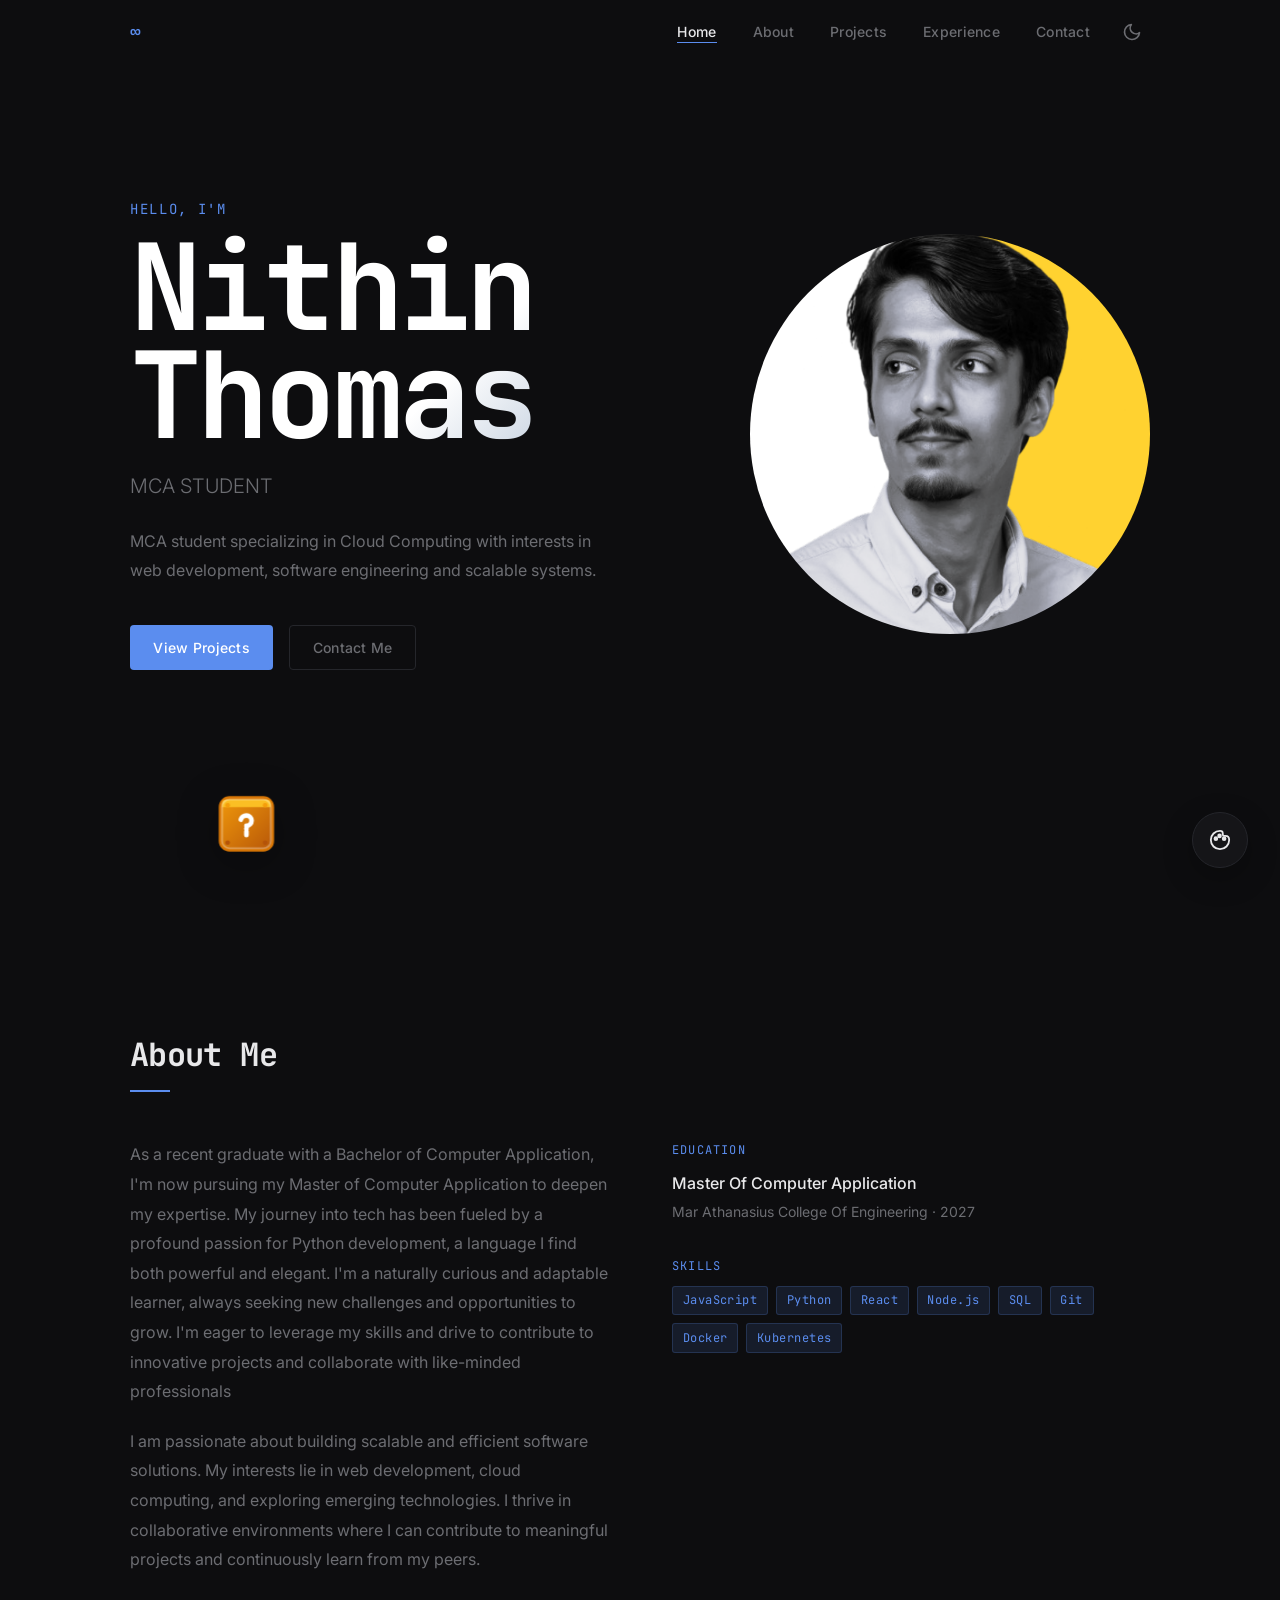
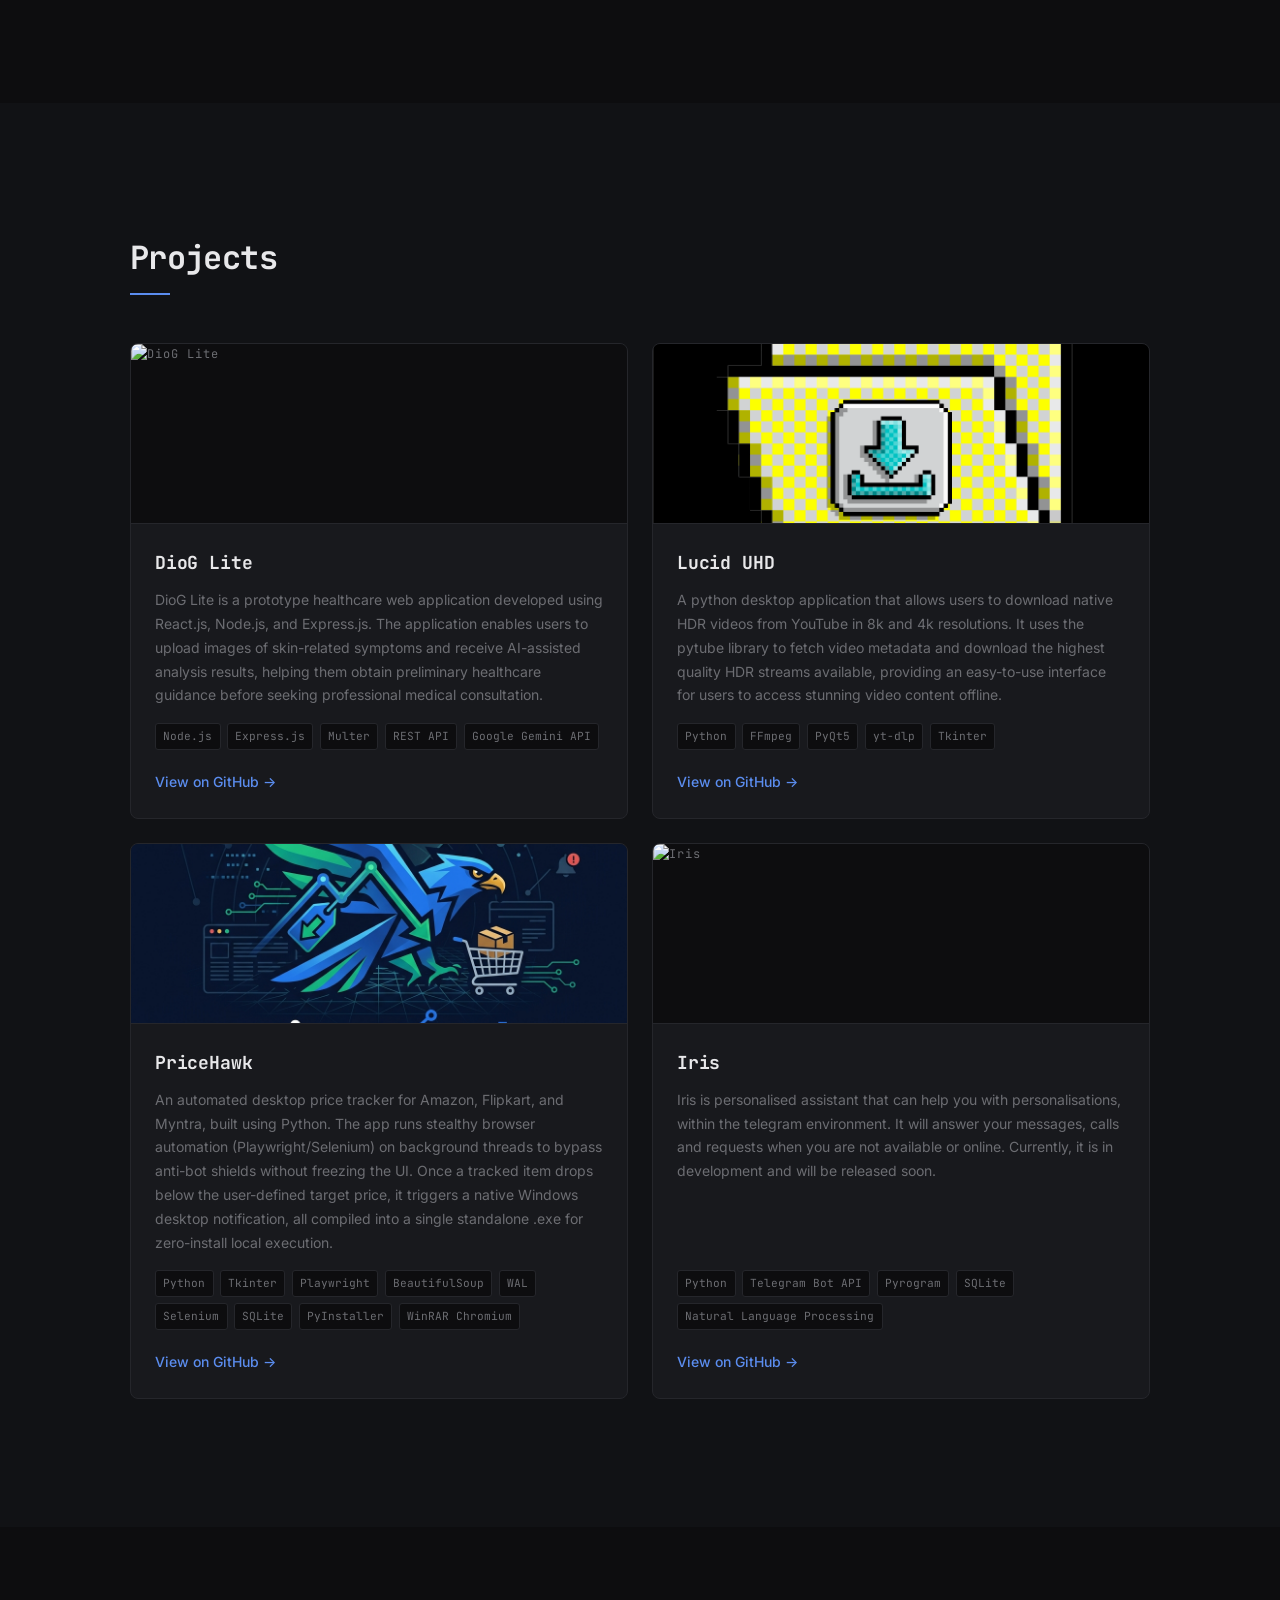
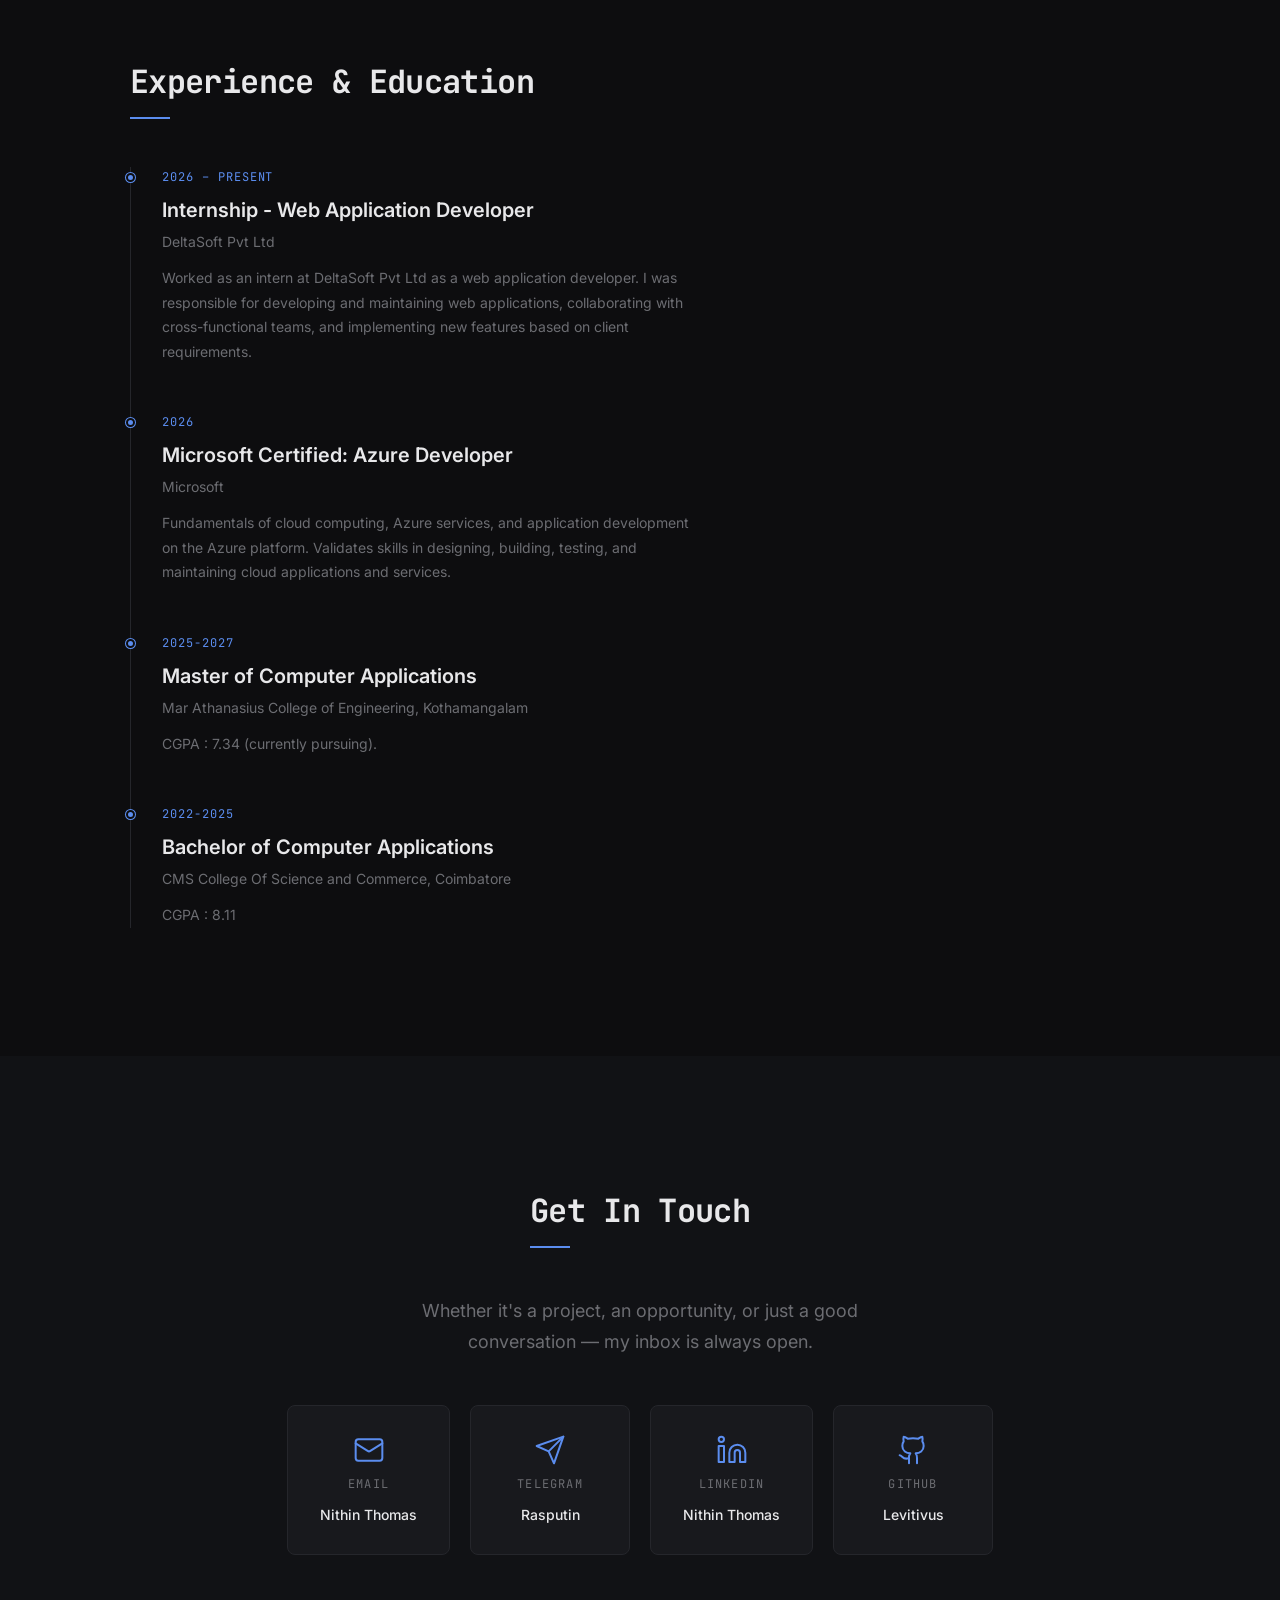
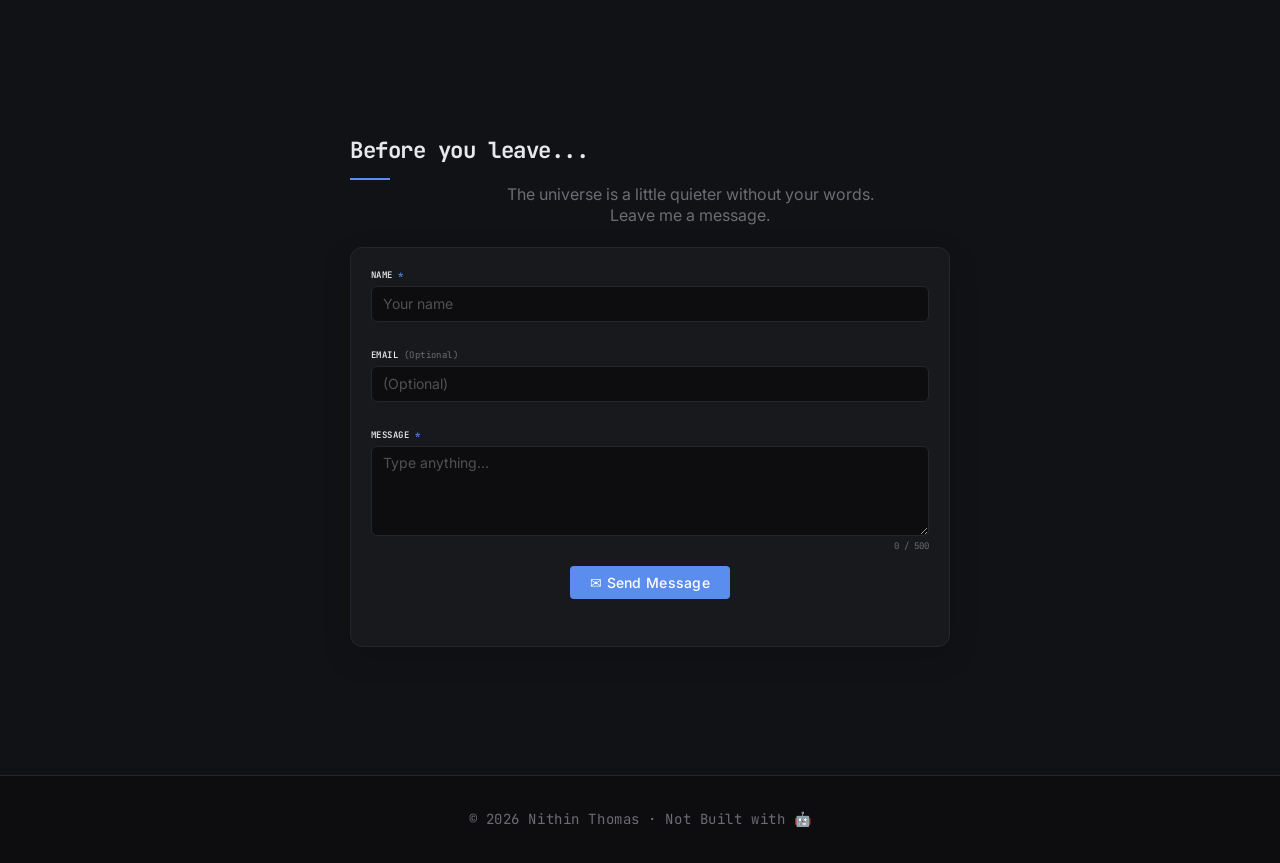
==== commit f1358400: "google analaytics" ====
--- a/index.html
+++ b/index.html
@@ -1,6 +1,15 @@
 <!DOCTYPE html>
 <html lang="en">
 <head>
+  <!-- Google tag (gtag.js) -->
+  <script async src="https://www.googletagmanager.com/gtag/js?id=G-BFQC87WKPS"></script>
+  <script>
+    window.dataLayer = window.dataLayer || [];
+    function gtag(){dataLayer.push(arguments);}
+    gtag('js', new Date());
+
+   gtag('config', 'G-BFQC87WKPS');
+  </script>
   <meta charset="UTF-8" />
   <meta name="viewport" content="width=device-width, initial-scale=1.0" />
   <title>Nithin Thomas — Portfolio</title>
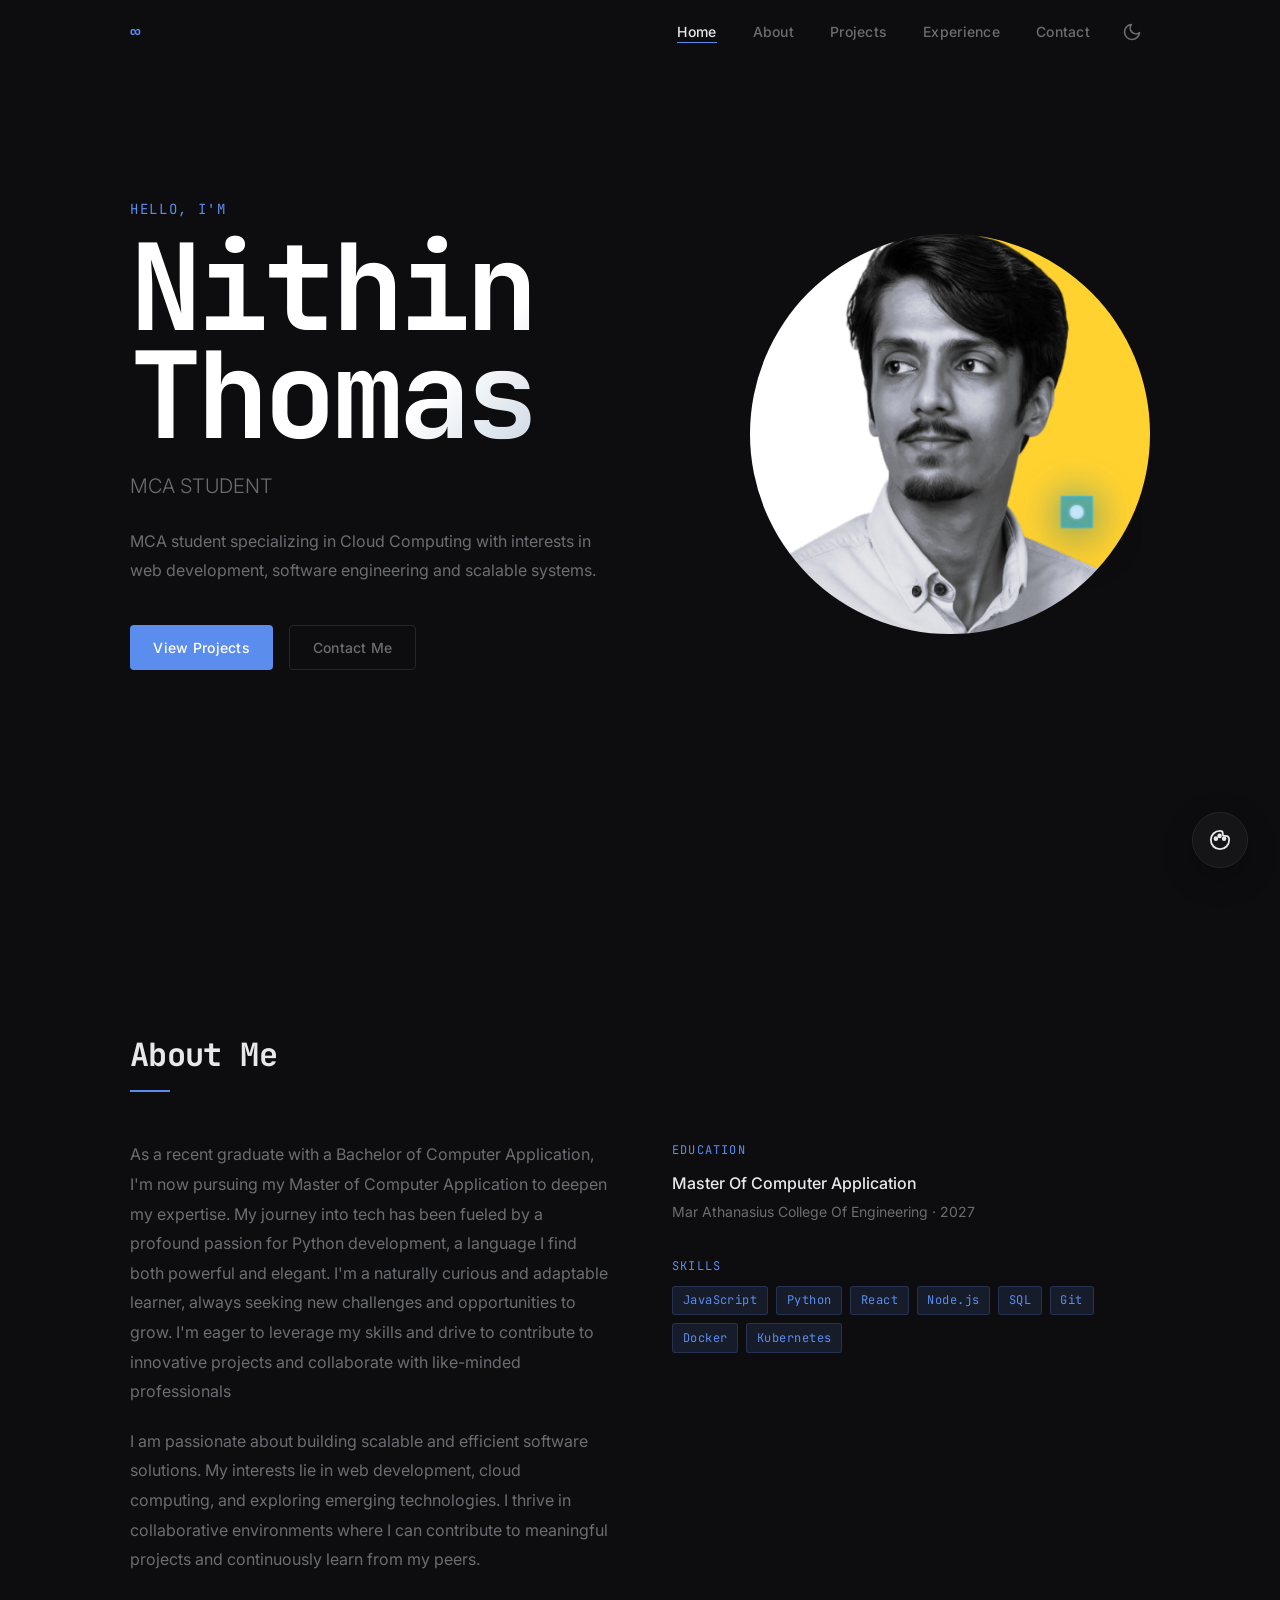
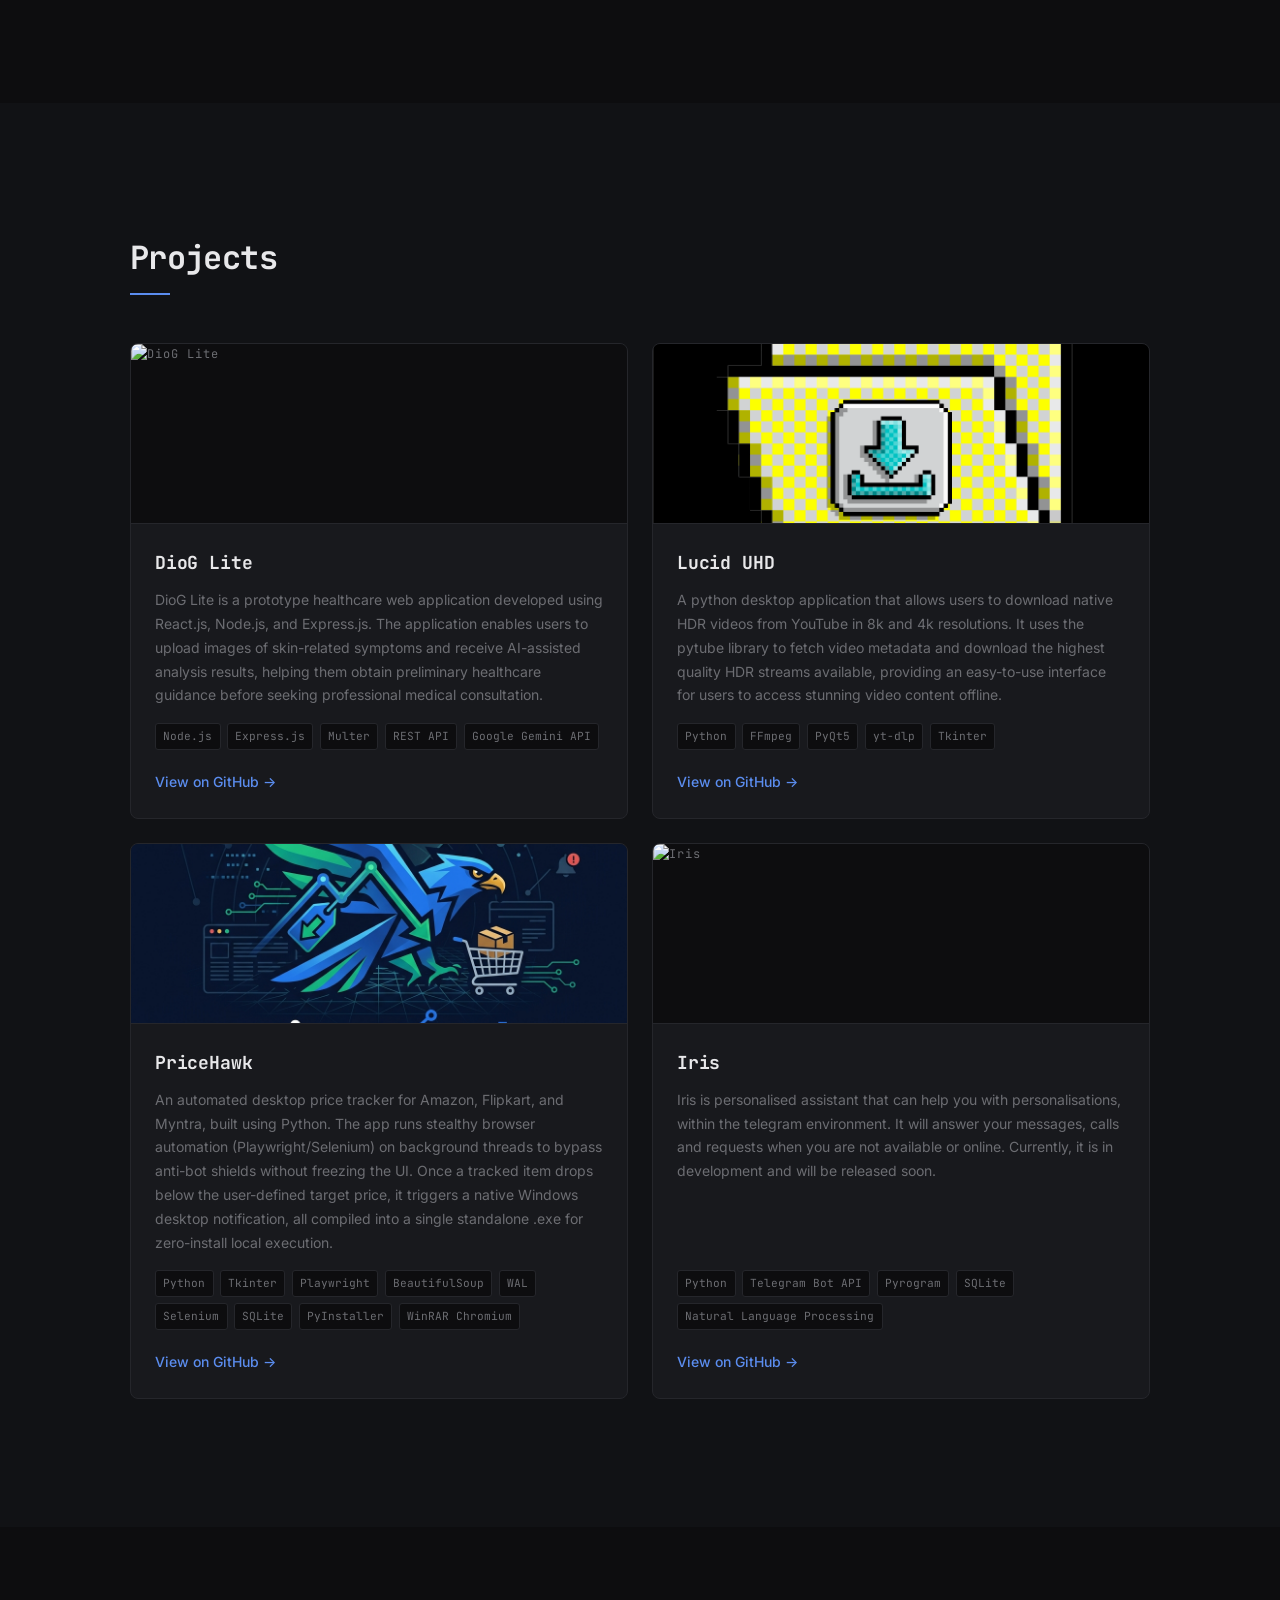
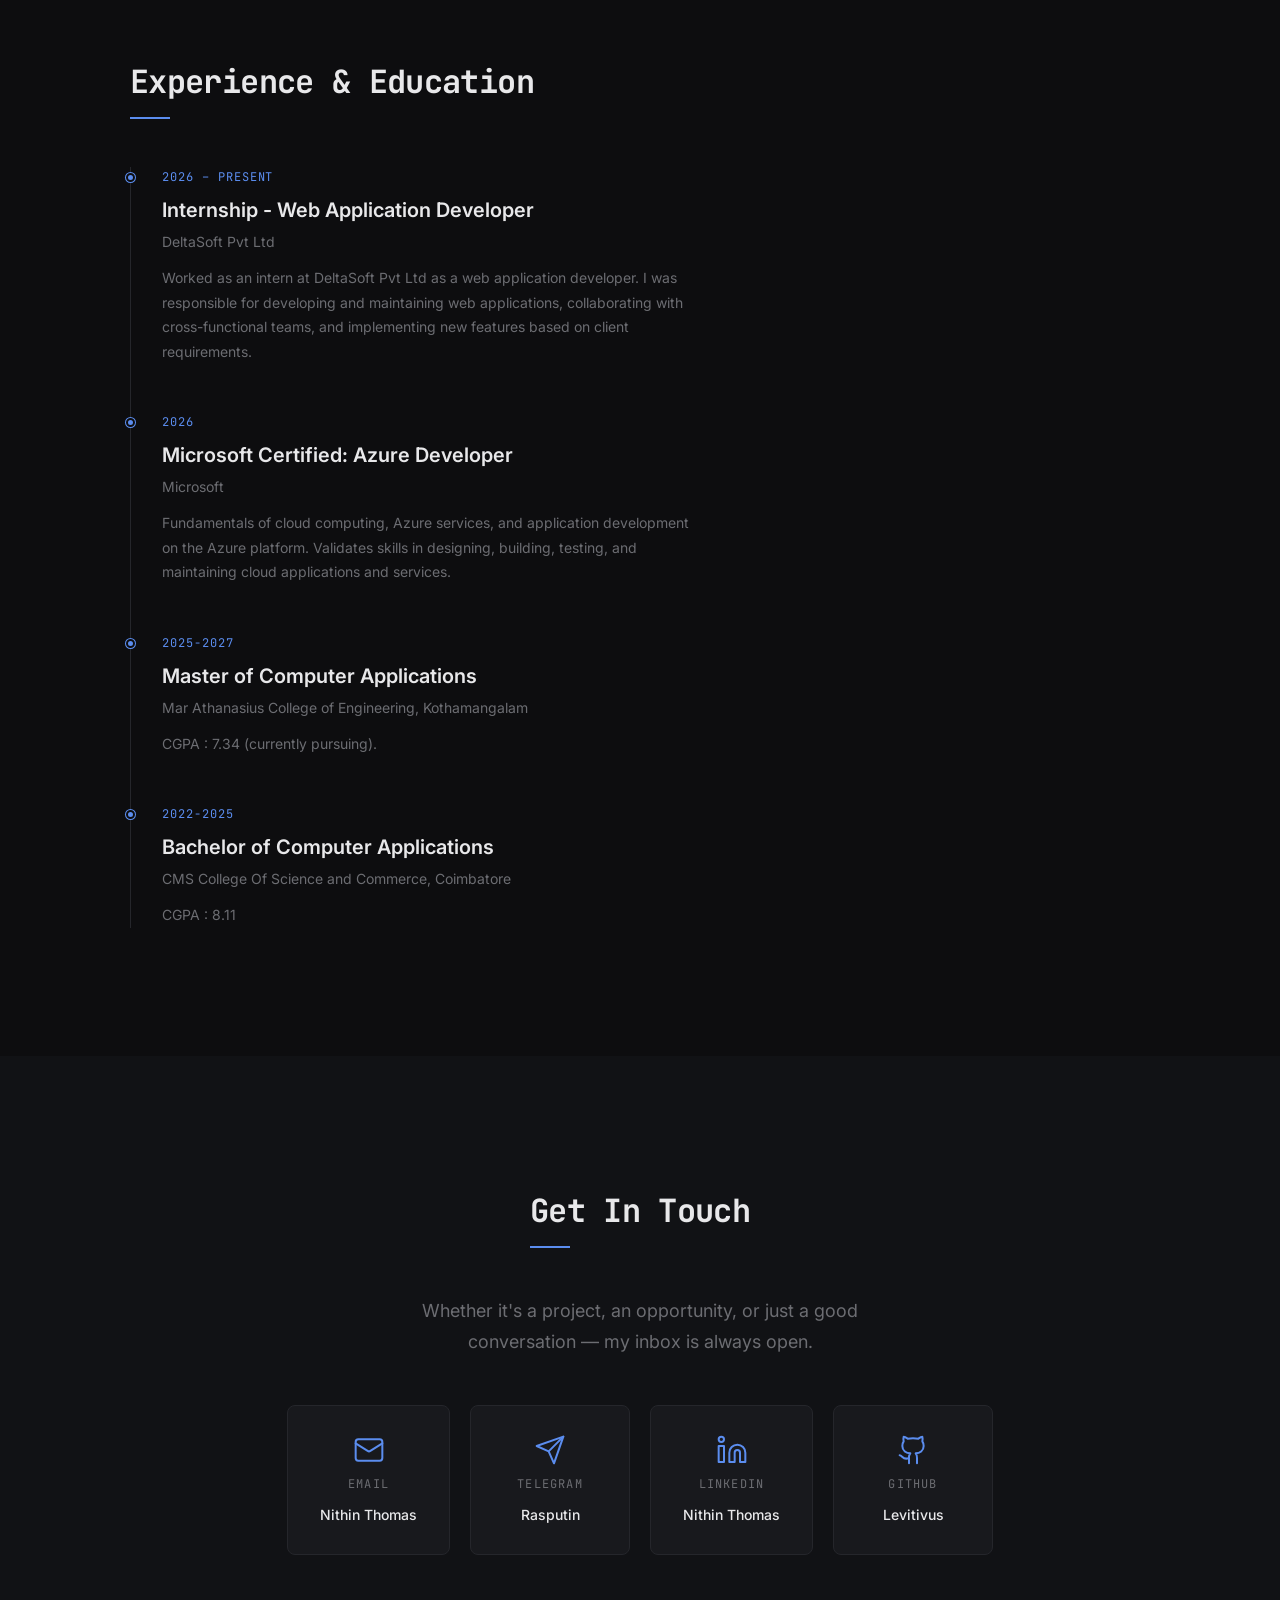
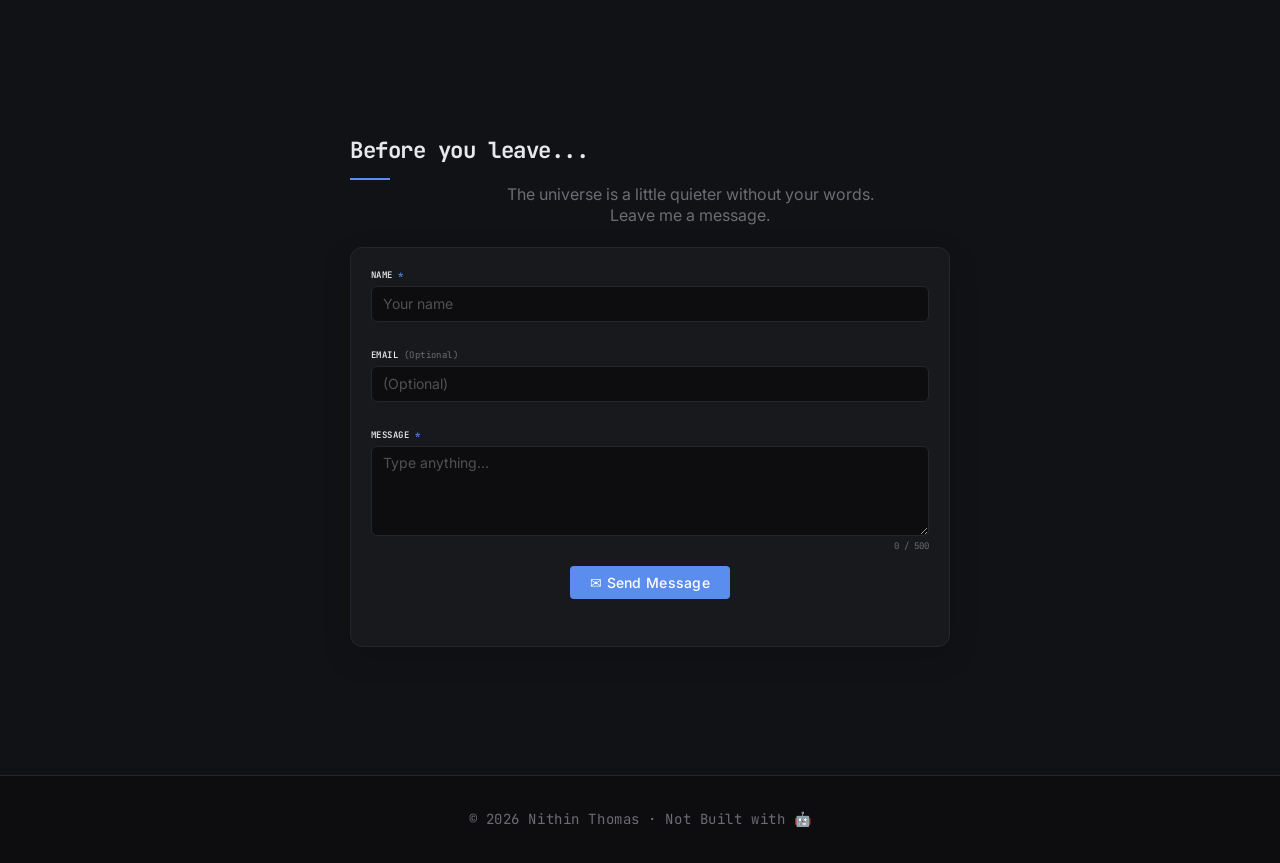
==== commit 0d1d14e4: "orb changed" ====
--- a/index.html
+++ b/index.html
@@ -463,23 +463,27 @@
   </footer>
 
   <!-- Floating Easter Egg -->
-  <div id="easter-egg" class="easter-egg" aria-label="Mystery Box">
-    <svg width="60" height="60" viewBox="0 0 64 64" fill="none" xmlns="http://www.w3.org/2000/svg">
-      <rect x="4" y="4" width="56" height="56" rx="10" fill="url(#box-grad)" stroke="#d97706" stroke-width="3"/>
-      <path d="M10 6H54C56.2091 6 58 7.79086 58 10V14H6V10C6 7.79086 7.79086 6 10 6Z" fill="#fbbf24"/>
-      <rect x="6" y="6" width="52" height="52" rx="8" stroke="#ffffff" stroke-width="2" stroke-opacity="0.3" fill="none"/>
-      <path d="M32 44V40M32 34C35 34 37.5 31.5 37.5 28.5C37.5 25.5 35 23 32 23C29 23 26.5 25 26 27.5M32 37.5V36.5" stroke="#ffffff" stroke-width="5" stroke-linecap="round" stroke-linejoin="round"/>
-      <circle cx="12" cy="12" r="2.5" fill="#f59e0b"/>
-      <circle cx="52" cy="12" r="2.5" fill="#f59e0b"/>
-      <circle cx="12" cy="52" r="2.5" fill="#b45309"/>
-      <circle cx="52" cy="52" r="2.5" fill="#b45309"/>
-      <defs>
-        <linearGradient id="box-grad" x1="0" y1="0" x2="64" y2="64" gradientUnits="userSpaceOnUse">
-          <stop offset="0%" stop-color="#f59e0b"/>
-          <stop offset="100%" stop-color="#b45309"/>
-        </linearGradient>
-      </defs>
-    </svg>
+  <div id="easter-egg" class="easter-egg" aria-label="Energy Tesseract">
+    <div class="tesseract-wrapper">
+      <div class="tesseract-glow"></div>
+      <div class="tesseract-cube">
+        <div class="tesseract-core"></div>
+        <div class="tesseract-face face-front"></div>
+        <div class="tesseract-face face-back"></div>
+        <div class="tesseract-face face-left"></div>
+        <div class="tesseract-face face-right"></div>
+        <div class="tesseract-face face-top"></div>
+        <div class="tesseract-face face-bottom"></div>
+      </div>
+      <div class="tesseract-particles">
+        <span class="particle p1"></span>
+        <span class="particle p2"></span>
+        <span class="particle p3"></span>
+        <span class="particle p4"></span>
+        <span class="particle p5"></span>
+        <span class="particle p6"></span>
+      </div>
+    </div>
     <div class="easter-egg-tooltip" id="easter-egg-tooltip">Catch me if you can 😄</div>
   </div>
 
--- a/style.css
+++ b/style.css
@@ -813,6 +813,15 @@
   --border-accent-hover-item: rgba(91,141,239,0.4);
   --shadow-hover: 0 16px 40px rgba(0,0,0,0.5);
   --shadow-hover-item: 0 12px 32px rgba(0,0,0,0.4);
+
+  /* Tesseract Variables */
+  --tesseract-core-bg: #e0f2fe;
+  --tesseract-core-glow: #0ea5e9;
+  --tesseract-glow-bg: radial-gradient(circle, rgba(14,165,233,0.5) 0%, rgba(2,132,199,0.1) 70%);
+  --tesseract-face-bg: rgba(2, 132, 199, 0.15);
+  --tesseract-face-border: rgba(56, 189, 248, 0.6);
+  --tesseract-face-shadow: rgba(14, 165, 233, 0.4);
+  --tesseract-particle-color: #38bdf8;
 }
 
 /* 2. Professional (Light Theme) */
@@ -836,6 +845,15 @@
   --border-accent-hover-item: rgba(59, 113, 219, 0.4);
   --shadow-hover: 0 16px 40px rgba(0,0,0,0.08);
   --shadow-hover-item: 0 12px 32px rgba(0,0,0,0.06);
+
+  /* Tesseract Variables */
+  --tesseract-core-bg: #e0f2fe;
+  --tesseract-core-glow: #3b82f6;
+  --tesseract-glow-bg: radial-gradient(circle, rgba(59,130,246,0.3) 0%, rgba(59,130,246,0.05) 70%);
+  --tesseract-face-bg: rgba(59, 130, 246, 0.08);
+  --tesseract-face-border: rgba(59, 130, 246, 0.4);
+  --tesseract-face-shadow: rgba(59, 130, 246, 0.2);
+  --tesseract-particle-color: #3b82f6;
 }
 
 /* 3. Cyberpunk */
@@ -858,6 +876,15 @@
   --accent-shadow-hover: 0 8px 24px rgba(0, 240, 255, 0.35);
   --shadow-hover: 0 16px 40px rgba(0, 240, 255, 0.15), 0 0 10px rgba(255, 0, 127, 0.05);
   --shadow-hover-item: 0 12px 32px rgba(255, 0, 127, 0.15);
+
+  /* Tesseract Variables */
+  --tesseract-core-bg: #fae8ff;
+  --tesseract-core-glow: #ff007f;
+  --tesseract-glow-bg: radial-gradient(circle, rgba(255,0,127,0.5) 0%, rgba(0,240,255,0.2) 70%);
+  --tesseract-face-bg: rgba(27, 18, 46, 0.45);
+  --tesseract-face-border: rgba(0, 240, 255, 0.7);
+  --tesseract-face-shadow: rgba(255, 0, 127, 0.5);
+  --tesseract-particle-color: #00f0ff;
 }
 
 /* 4. Retro CRT */
@@ -880,6 +907,15 @@
   --accent-shadow-hover: 0 8px 24px rgba(51, 255, 102, 0.35);
   --shadow-hover: 0 16px 40px rgba(51, 255, 102, 0.15);
   --shadow-hover-item: 0 12px 32px rgba(51, 255, 102, 0.15);
+
+  /* Tesseract Variables */
+  --tesseract-core-bg: #e6ffe6;
+  --tesseract-core-glow: #33ff66;
+  --tesseract-glow-bg: radial-gradient(circle, rgba(51,255,102,0.4) 0%, rgba(27,139,58,0.1) 70%);
+  --tesseract-face-bg: rgba(10, 20, 13, 0.55);
+  --tesseract-face-border: rgba(51, 255, 102, 0.6);
+  --tesseract-face-shadow: rgba(51, 255, 102, 0.4);
+  --tesseract-particle-color: #33ff66;
 }
 
 /* ── CUSTOM MOOD EFFECTS ───────────────────────────────────────────── */
@@ -1525,3 +1561,211 @@
     padding: 1.5rem;
   }
 }
+
+/* ── THEME ENERGY TESSERACT ────────────────────────────────────────── */
+.tesseract-wrapper {
+  position: relative;
+  width: 60px;
+  height: 60px;
+  transform-style: preserve-3d;
+  perspective: 800px;
+  display: flex;
+  align-items: center;
+  justify-content: center;
+  animation: tesseract-float 4.5s ease-in-out infinite;
+  transition: transform 0.35s cubic-bezier(0.16, 1, 0.3, 1);
+  transform-origin: center;
+}
+
+@keyframes tesseract-float {
+  0%, 100% { transform: translateY(0) scale(1); }
+  50% { transform: translateY(-8px) scale(0.98); }
+}
+
+/* Hover states */
+.easter-egg:hover .tesseract-wrapper {
+  transform: scale(1.08);
+}
+
+.easter-egg:hover .tesseract-cube {
+  animation-duration: 6s;
+}
+
+.easter-egg:hover .tesseract-glow {
+  opacity: 0.9;
+  filter: blur(18px);
+}
+
+.easter-egg:hover .tesseract-core {
+  box-shadow: 0 0 24px var(--tesseract-core-glow);
+}
+
+/* Click Energy Pulse Impact */
+.tesseract-wrapper.pulse-active {
+  animation: tesseract-pulse-impact 0.25s cubic-bezier(0.16, 1, 0.3, 1) forwards;
+}
+
+@keyframes tesseract-pulse-impact {
+  0% { transform: scale(1); filter: brightness(1); }
+  50% { transform: scale(1.4); filter: brightness(2.5); }
+  100% { transform: scale(1); filter: brightness(1); }
+}
+
+/* 3D Rotating Cube */
+.tesseract-cube {
+  position: relative;
+  width: 32px;
+  height: 32px;
+  transform-style: preserve-3d;
+  animation: tesseract-rotate 12s linear infinite;
+  transition: transform 0.35s cubic-bezier(0.16, 1, 0.3, 1);
+}
+
+@keyframes tesseract-rotate {
+  0% { transform: rotateX(0deg) rotateY(0deg) rotateZ(0deg); }
+  100% { transform: rotateX(360deg) rotateY(360deg) rotateZ(180deg); }
+}
+
+/* Outer faces */
+.tesseract-face {
+  position: absolute;
+  width: 32px;
+  height: 32px;
+  background: var(--tesseract-face-bg);
+  border: 1.5px solid var(--tesseract-face-border);
+  box-shadow: inset 0 0 8px var(--tesseract-face-shadow);
+  opacity: 0.75;
+  backdrop-filter: blur(1.5px);
+  -webkit-backdrop-filter: blur(1.5px);
+  transition: border-color 0.3s ease, box-shadow 0.3s ease, background-color 0.3s ease;
+}
+
+/* 3D placement translates */
+.face-front  { transform: rotateY(  0deg) translateZ(16px); }
+.face-back   { transform: rotateY(180deg) translateZ(16px); }
+.face-left   { transform: rotateY(-90deg) translateZ(16px); }
+.face-right  { transform: rotateY( 90deg) translateZ(16px); }
+.face-top    { transform: rotateX( 90deg) translateZ(16px); }
+.face-bottom { transform: rotateX(-90deg) translateZ(16px); }
+
+/* Glowing Core */
+.tesseract-core {
+  position: absolute;
+  width: 14px;
+  height: 14px;
+  background: var(--tesseract-core-bg);
+  border-radius: 50%;
+  box-shadow: 0 0 16px var(--tesseract-core-glow);
+  transform: translate3d(0, 0, 0);
+  animation: core-pulse 2s ease-in-out infinite alternate;
+  top: 9px;
+  left: 9px;
+}
+
+@keyframes core-pulse {
+  0% { transform: scale(0.85); opacity: 0.75; }
+  100% { transform: scale(1.15); opacity: 1; }
+}
+
+/* Bloom Background */
+.tesseract-glow {
+  position: absolute;
+  width: 70px;
+  height: 70px;
+  border-radius: 50%;
+  background: var(--tesseract-glow-bg);
+  filter: blur(14px);
+  opacity: 0.65;
+  pointer-events: none;
+  animation: glow-pulse 3s ease-in-out infinite alternate;
+}
+
+@keyframes glow-pulse {
+  0% { opacity: 0.5; transform: scale(0.9); }
+  100% { opacity: 0.8; transform: scale(1.1); }
+}
+
+/* Orbiting Particles */
+.tesseract-particles {
+  position: absolute;
+  inset: -10px;
+  transform-style: preserve-3d;
+  pointer-events: none;
+}
+
+.particle {
+  position: absolute;
+  width: 3px;
+  height: 3px;
+  background: var(--tesseract-particle-color);
+  border-radius: 50%;
+  filter: drop-shadow(0 0 2px var(--tesseract-particle-color));
+  opacity: 0;
+}
+
+.p1 { top: 15%; left: 20%; animation: particle-orbit-1 3.5s ease-in-out infinite; }
+.p2 { top: 75%; left: 15%; animation: particle-orbit-2 4.5s ease-in-out infinite; }
+.p3 { top: 25%; right: 10%; animation: particle-orbit-3 4s ease-in-out infinite; }
+.p4 { bottom: 25%; right: 20%; animation: particle-orbit-4 3.2s ease-in-out infinite; }
+.p5 { top: 50%; left: 50%; animation: particle-orbit-5 5s ease-in-out infinite; }
+.p6 { bottom: 10%; left: 40%; animation: particle-orbit-6 3.6s ease-in-out infinite; }
+
+@keyframes particle-orbit-1 {
+  0%, 100% { transform: translate3d(0, 0, 0); opacity: 0; }
+  50% { transform: translate3d(8px, -18px, 12px); opacity: 0.9; }
+}
+@keyframes particle-orbit-2 {
+  0%, 100% { transform: translate3d(0, 0, 0); opacity: 0; }
+  50% { transform: translate3d(-12px, 12px, -8px); opacity: 0.8; }
+}
+@keyframes particle-orbit-3 {
+  0%, 100% { transform: translate3d(0, 0, 0); opacity: 0; }
+  50% { transform: translate3d(14px, -10px, 16px); opacity: 0.95; }
+}
+@keyframes particle-orbit-4 {
+  0%, 100% { transform: translate3d(0, 0, 0); opacity: 0; }
+  50% { transform: translate3d(-10px, -14px, 10px); opacity: 0.85; }
+}
+@keyframes particle-orbit-5 {
+  0%, 100% { transform: translate3d(0, 0, 0); opacity: 0; }
+  50% { transform: translate3d(12px, 14px, -14px); opacity: 0.9; }
+}
+@keyframes particle-orbit-6 {
+  0%, 100% { transform: translate3d(0, 0, 0); opacity: 0; }
+  50% { transform: translate3d(-8px, -20px, -8px); opacity: 0.8; }
+}
+
+/* CRT Theme Specific Flicker Overlay */
+[data-mood="retro"] .tesseract-core,
+[data-mood="retro"] .tesseract-face,
+[data-mood="retro"] .tesseract-glow {
+  animation-name: core-pulse, crt-flicker-analog;
+  animation-duration: 2s, 0.15s;
+  animation-iteration-count: infinite, infinite;
+}
+
+@keyframes crt-flicker-analog {
+  0%, 100% { opacity: 0.95; }
+  50% { opacity: 0.8; }
+}
+
+/* Accessibility: Reduced Motion */
+@media (prefers-reduced-motion: reduce) {
+  .tesseract-wrapper {
+    animation: none !important;
+  }
+  .tesseract-cube {
+    animation: none !important;
+    transform: rotateX(25deg) rotateY(45deg) rotateZ(0deg);
+  }
+  .tesseract-core {
+    animation: none !important;
+  }
+  .tesseract-glow {
+    animation: none !important;
+  }
+  .particle {
+    animation: none !important;
+    opacity: 0.3;
+  }
+}
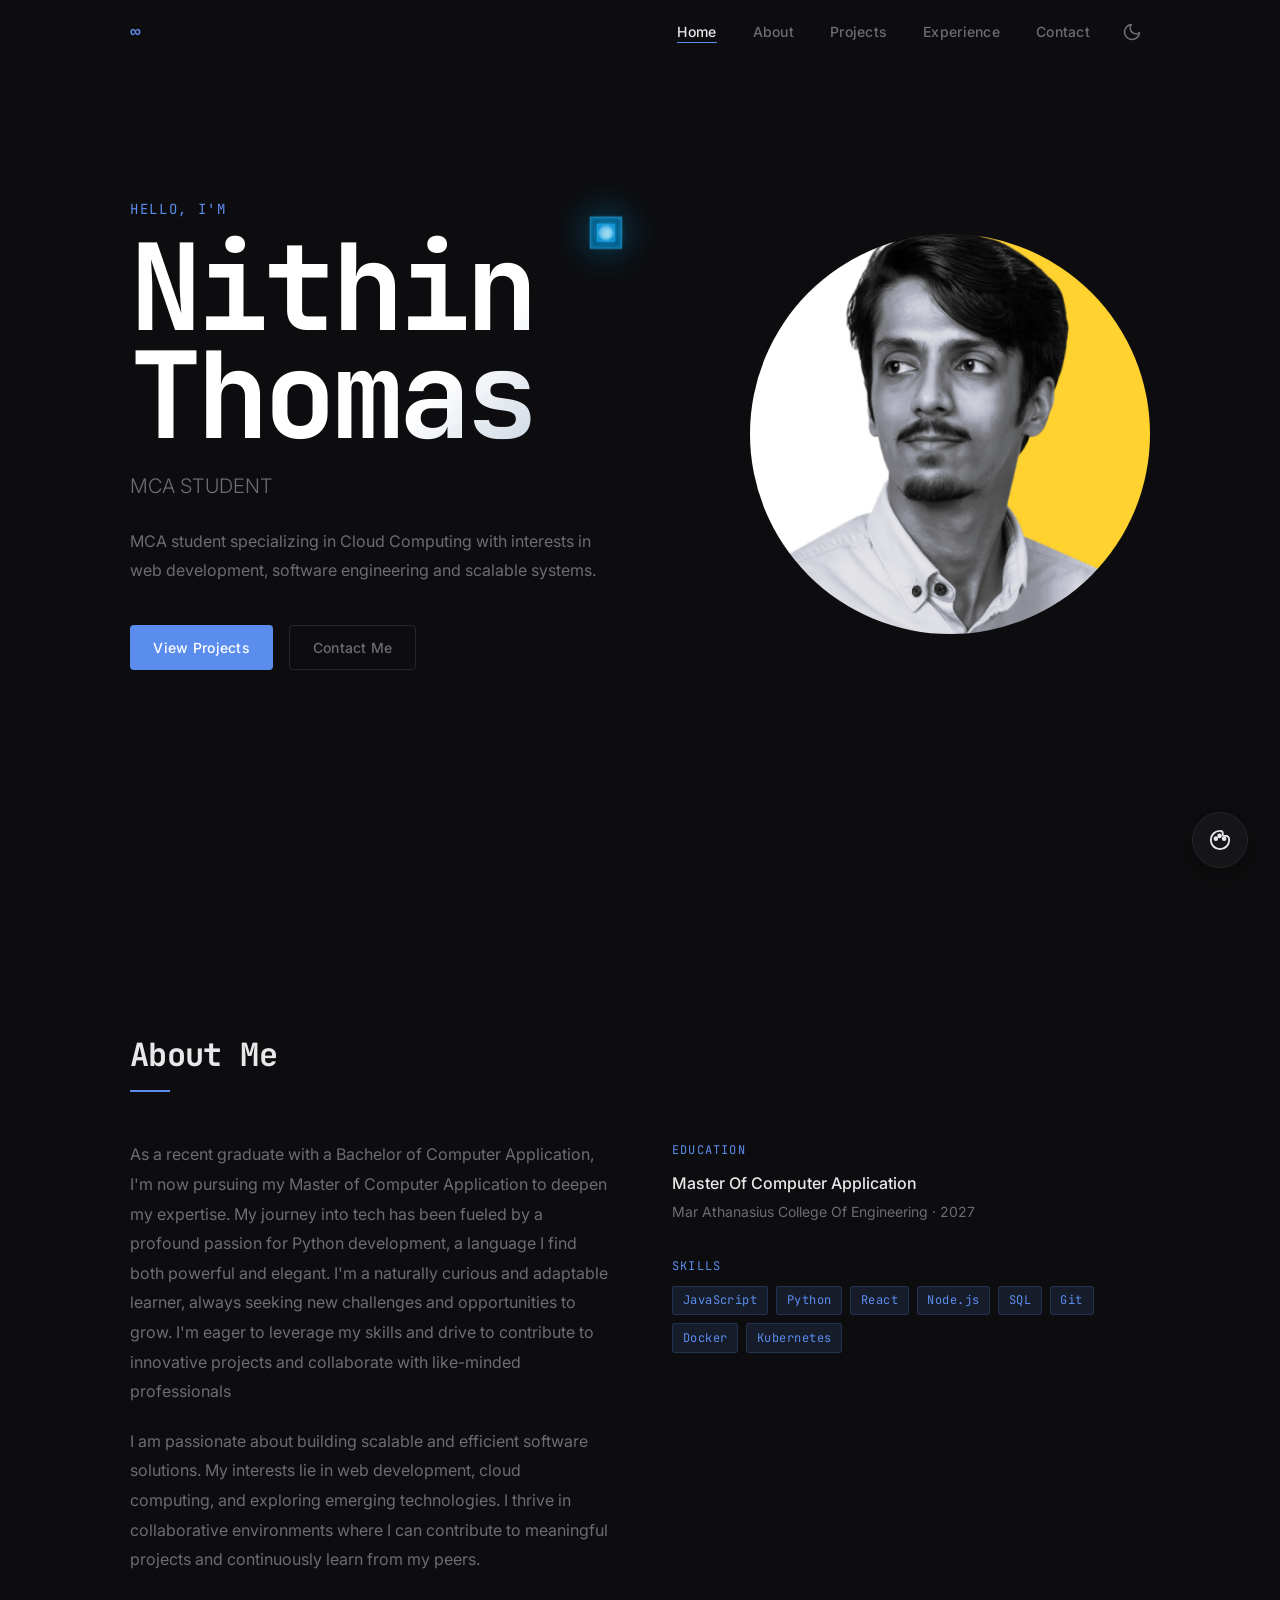
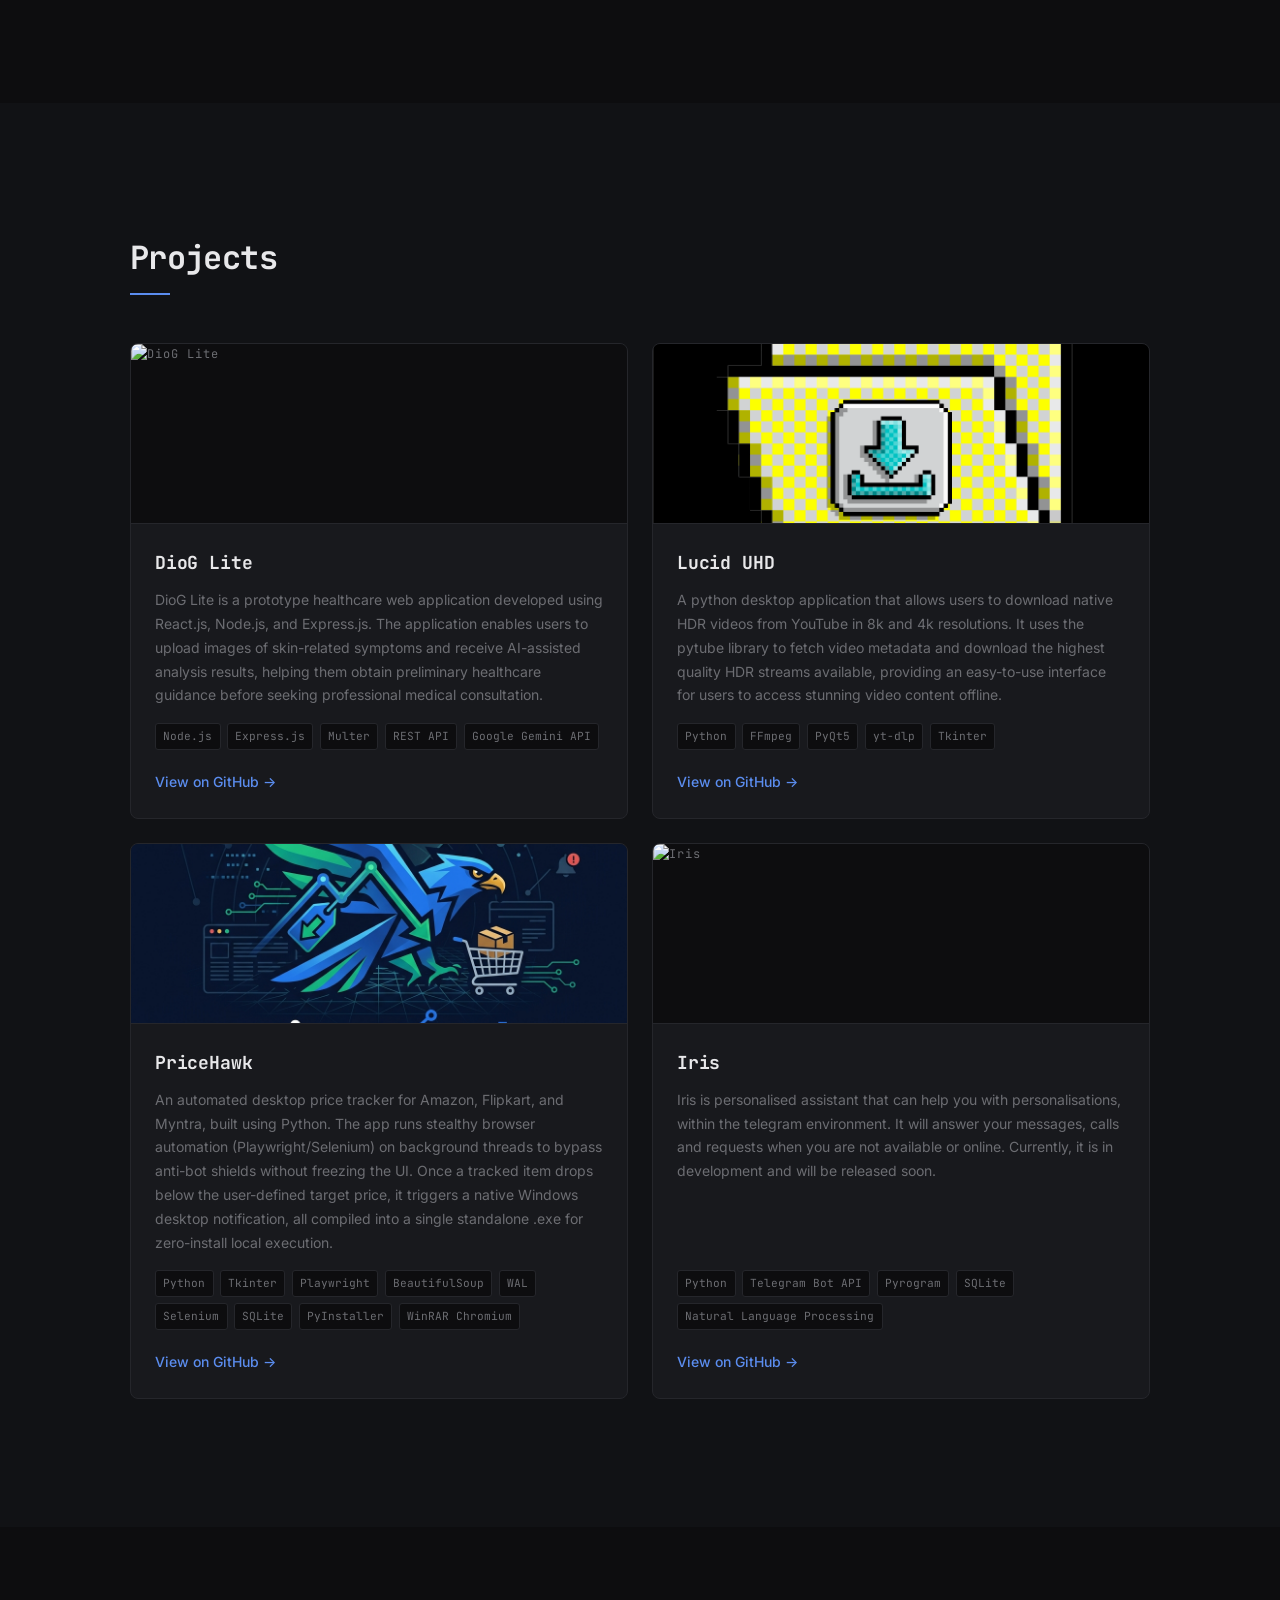
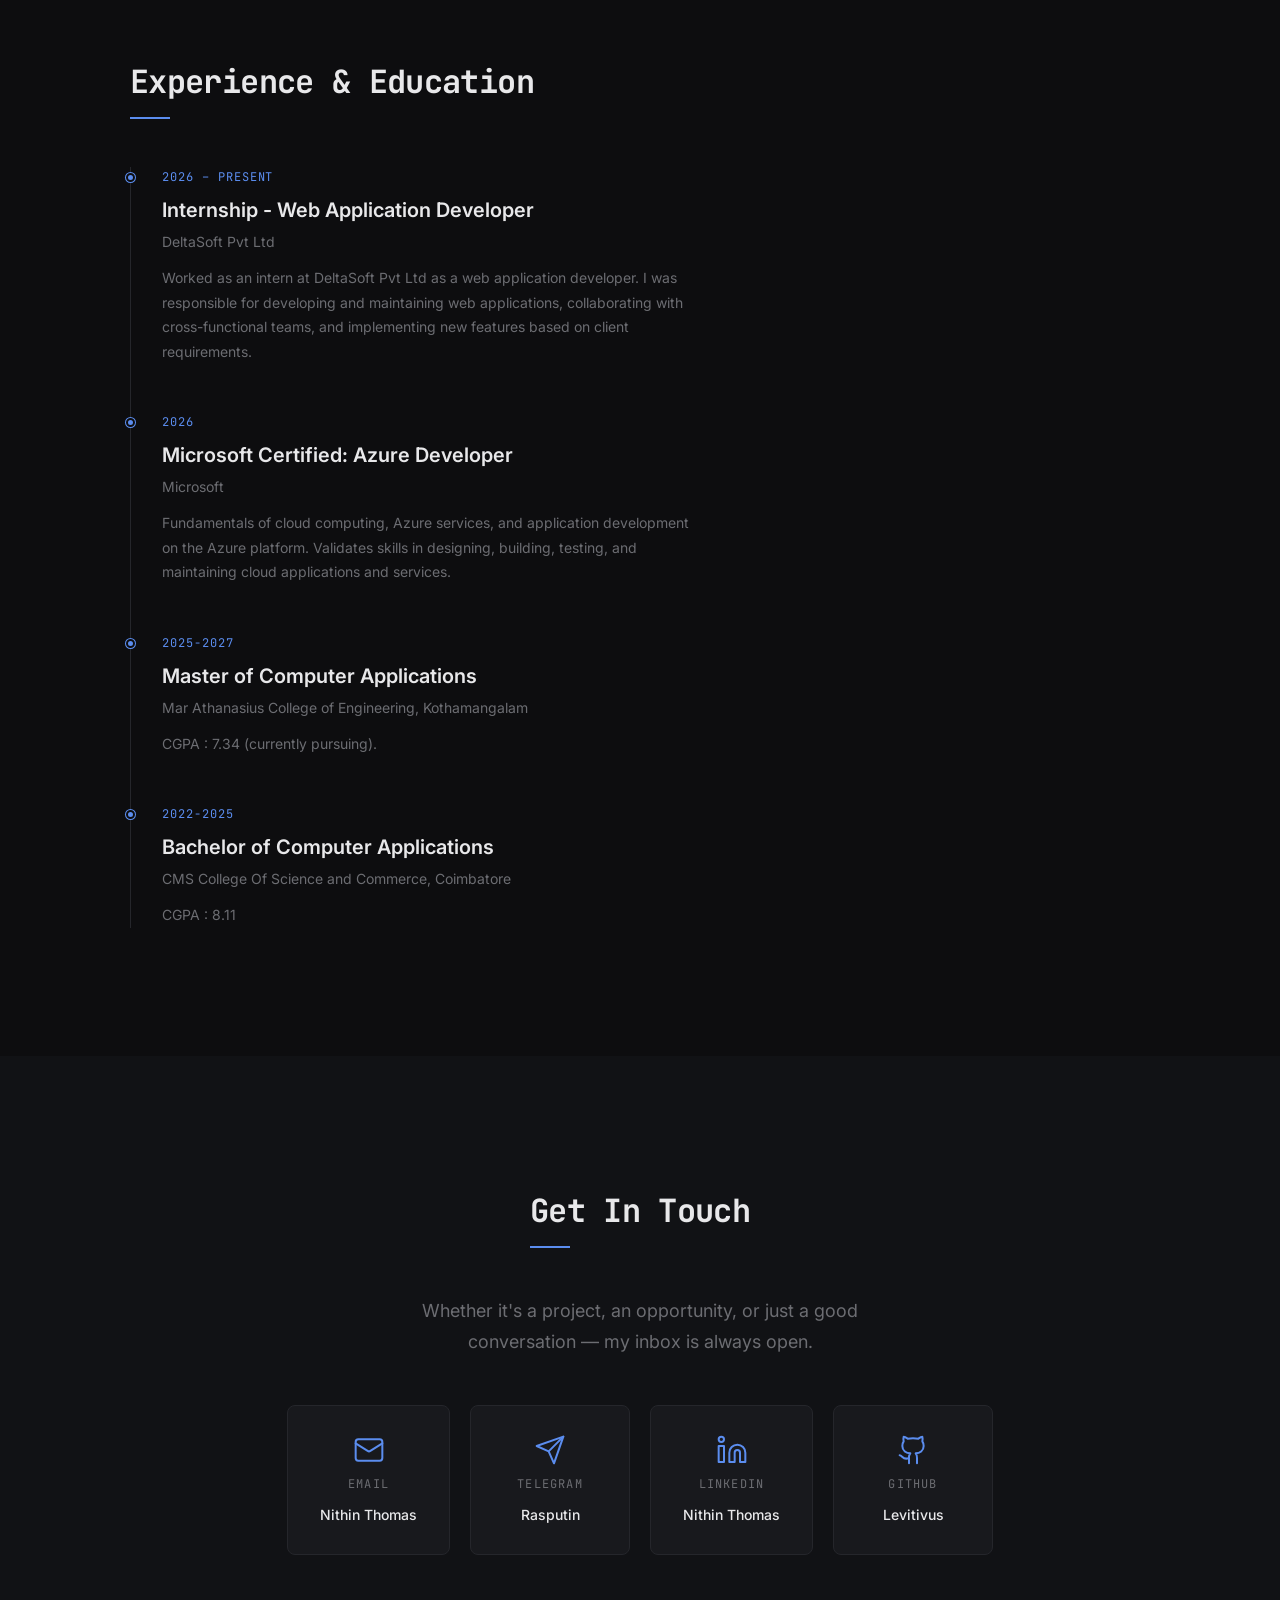
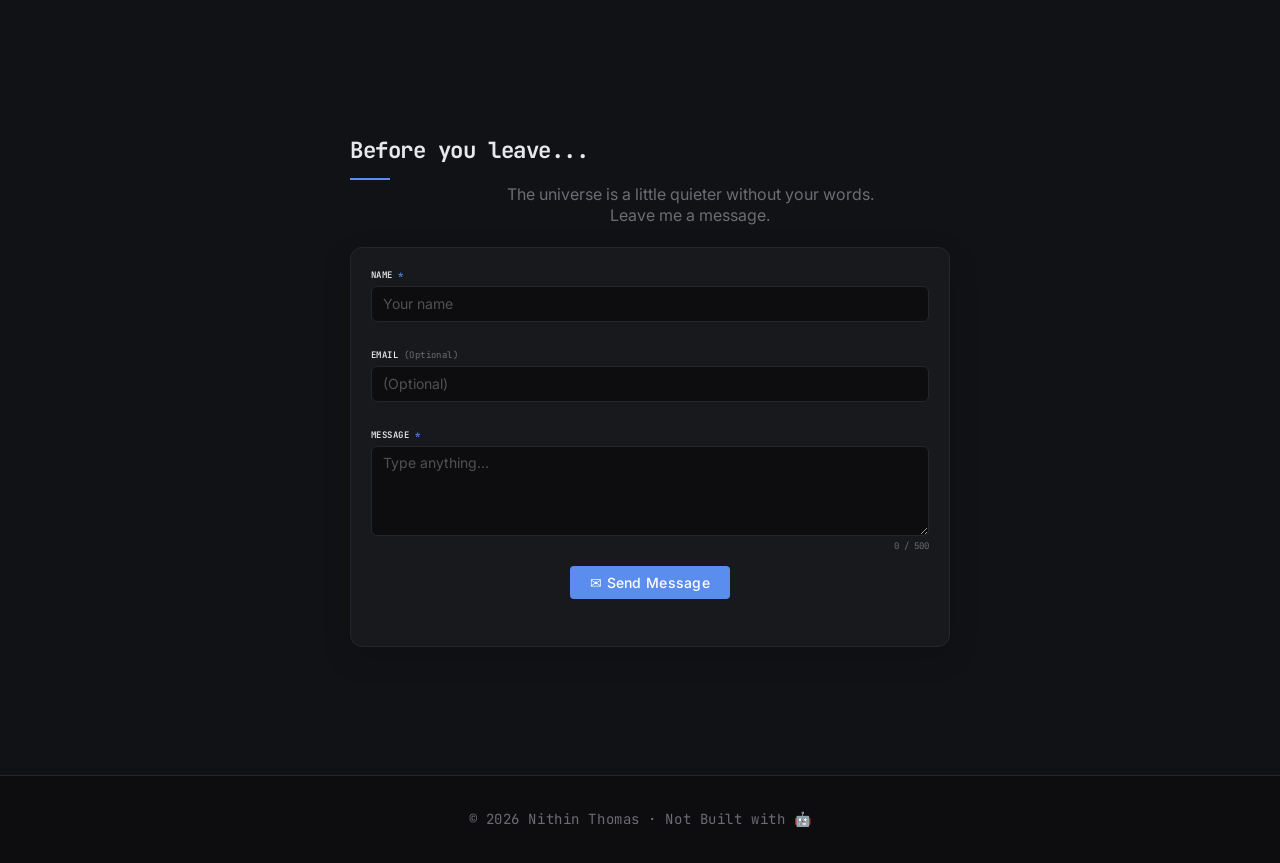
==== commit 6ba5d906: "matrix mode" ====
--- a/index.html
+++ b/index.html
@@ -18,6 +18,7 @@
   <link rel="shortcut icon" href="images/favicon.ico">
   <link rel="apple-touch-icon" href="images/apple-touch-icon.png">
   <link rel="stylesheet" href="style.css" />
+  <link rel="stylesheet" href="css/matrix.css" />
   <!-- Google Fonts: Inter (body) + JetBrains Mono (display/code) -->
   <link rel="preconnect" href="https://fonts.googleapis.com" />
   <link rel="preconnect" href="https://fonts.gstatic.com" crossorigin />
@@ -467,7 +468,18 @@
     <div class="tesseract-wrapper">
       <div class="tesseract-glow"></div>
       <div class="tesseract-cube">
-        <div class="tesseract-core"></div>
+        <div class="tesseract-core">
+          <div class="core-plasma p1"></div>
+          <div class="core-plasma p2"></div>
+        </div>
+        <div class="tesseract-inner-cube">
+          <div class="tesseract-face face-front"></div>
+          <div class="tesseract-face face-back"></div>
+          <div class="tesseract-face face-left"></div>
+          <div class="tesseract-face face-right"></div>
+          <div class="tesseract-face face-top"></div>
+          <div class="tesseract-face face-bottom"></div>
+        </div>
         <div class="tesseract-face face-front"></div>
         <div class="tesseract-face face-back"></div>
         <div class="tesseract-face face-left"></div>
@@ -482,6 +494,30 @@
         <span class="particle p4"></span>
         <span class="particle p5"></span>
         <span class="particle p6"></span>
+      </div>
+    </div>
+    <div class="capsule-wrapper">
+      <div class="capsule-glow"></div>
+      <div class="capsule-container">
+        <div class="capsule-pill">
+          <div class="pill-half pill-left">
+            <svg class="pill-logo" viewBox="0 0 24 24" fill="currentColor">
+              <path d="M0 3.449L9.75 2.1v9.45H0V3.449zM0 12.45h9.75v9.45L0 20.551v-8.1zM10.8 1.95L24 0v11.55H10.8V1.95zM10.8 12.45H24v11.55l-13.2-1.95v-9.6z"/>
+            </svg>
+          </div>
+          <div class="pill-half pill-right">
+            <svg class="pill-logo" viewBox="0 0 24 24" fill="currentColor">
+              <path d="M22 17.6c-.2-.6-.4-1.2-.6-1.8-.2-.5-.4-1-.7-1.4-.2-.3-.5-.7-.8-1-.3-.3-.6-.5-.9-.8.4-.3.7-.7.9-1.2.2-.4.4-.9.4-1.4 0-1.6-1.3-3-3-3s-3 1.4-3 3c0 .5.2.9.4 1.4.2.4.5.8.9 1.2-.3.3-.6.5-.9.8-.3.3-.6.7-.8 1-.3.4-.5.9-.7 1.4-.2.6-.4 1.2-.6 1.8-.1.4.2.8.6.9s.8-.2.9-.6c.2-.5.3-1 .5-1.5.2-.4.4-.9.7-1.3.2-.3.5-.6.8-.9.3-.3.7-.5 1.1-.7-.1-.2-.2-.5-.2-.8 0-1.1.9-2 2-2s2 .9 2 2c0 .3-.1.6-.2.8.4.2.8.4 1.1.7.3.3.6.6.8.9.3.4.5.9.7 1.3.2.5.3 1 .5 1.5.1.4.5.7.9.6.4-.1.7-.5.6-.9z"/>
+            </svg>
+          </div>
+        </div>
+      </div>
+      <div class="matrix-choice-text">Choose wisely.</div>
+      <div class="capsule-particles">
+        <span class="particle cp1"></span>
+        <span class="particle cp2"></span>
+        <span class="particle cp3"></span>
+        <span class="particle cp4"></span>
       </div>
     </div>
     <div class="easter-egg-tooltip" id="easter-egg-tooltip">Catch me if you can 😄</div>
@@ -542,6 +578,18 @@
           </div>
           <span class="theme-option-status">✓ Selected</span>
         </button>
+        <button class="theme-option" data-select-mood="matrix" aria-label="Select Matrix theme">
+          <span class="theme-option-icon">🕶️</span>
+          <div class="theme-option-info">
+            <span class="theme-option-title">Matrix Mode</span>
+            <div class="theme-preview-chip">
+              <span style="background: #020402; flex: 2;"></span>
+              <span style="background: #00ff41; flex: 1;"></span>
+              <span style="background: #008f11; flex: 1;"></span>
+            </div>
+          </div>
+          <span class="theme-option-status">✓ Selected</span>
+        </button>
       </div>
     </div>
 
@@ -559,5 +607,7 @@
   <script src="config.js"></script>
   <script src="email-service.js"></script>
   <script src="script.js"></script>
+  <script src="effects/matrix-rain.js"></script>
+  <script src="js/matrix.js"></script>
 </body>
 </html>
--- a/style.css
+++ b/style.css
@@ -889,33 +889,64 @@
 
 /* 4. Retro CRT */
 [data-mood="retro"] {
-  --bg:          #040805;
-  --bg-alt:      #070e09;
-  --surface:     #0a140d;
-  --border:      #142d1d;
-  --text:        #33ff66;
-  --text-muted:  #1b8b3a;
-  --accent:      #33ff66;
-  --accent-dim:  rgba(51, 255, 102, 0.15);
-  --hero-grad-start: #33ff66;
-  --hero-grad-end: #1b8b3a;
-  --nav-bg: rgba(4, 8, 5, 0.92);
-  --border-accent: rgba(51, 255, 102, 0.25);
-  --accent-hover: #5cff85;
-  --border-accent-hover: rgba(51, 255, 102, 0.45);
-  --border-accent-hover-item: rgba(51, 255, 102, 0.5);
-  --accent-shadow-hover: 0 8px 24px rgba(51, 255, 102, 0.35);
-  --shadow-hover: 0 16px 40px rgba(51, 255, 102, 0.15);
-  --shadow-hover-item: 0 12px 32px rgba(51, 255, 102, 0.15);
+  --bg:          #111411; /* Dark charcoal with slight green tint */
+  --bg-alt:      #151915;
+  --surface:     #192019;
+  --border:      #263326;
+  --text:        #4bfb73; /* Softer phosphor green */
+  --text-muted:  #29963e;
+  --accent:      #4bfb73;
+  --accent-dim:  rgba(75, 251, 115, 0.15);
+  --hero-grad-start: #4bfb73;
+  --hero-grad-end: #29963e;
+  --nav-bg: rgba(17, 20, 17, 0.92);
+  --border-accent: rgba(75, 251, 115, 0.25);
+  --accent-hover: #6cff8f;
+  --border-accent-hover: rgba(75, 251, 115, 0.45);
+  --border-accent-hover-item: rgba(75, 251, 115, 0.5);
+  --accent-shadow-hover: 0 8px 24px rgba(75, 251, 115, 0.35);
+  --shadow-hover: 0 16px 40px rgba(75, 251, 115, 0.15);
+  --shadow-hover-item: 0 12px 32px rgba(75, 251, 115, 0.15);
 
   /* Tesseract Variables */
   --tesseract-core-bg: #e6ffe6;
-  --tesseract-core-glow: #33ff66;
-  --tesseract-glow-bg: radial-gradient(circle, rgba(51,255,102,0.4) 0%, rgba(27,139,58,0.1) 70%);
-  --tesseract-face-bg: rgba(10, 20, 13, 0.55);
-  --tesseract-face-border: rgba(51, 255, 102, 0.6);
-  --tesseract-face-shadow: rgba(51, 255, 102, 0.4);
-  --tesseract-particle-color: #33ff66;
+  --tesseract-core-glow: #4bfb73;
+  --tesseract-glow-bg: radial-gradient(circle, rgba(75,251,115,0.4) 0%, rgba(41,150,62,0.1) 70%);
+  --tesseract-face-bg: rgba(25, 32, 25, 0.55);
+  --tesseract-face-border: rgba(75, 251, 115, 0.6);
+  --tesseract-face-shadow: rgba(75, 251, 115, 0.4);
+  --tesseract-particle-color: #4bfb73;
+}
+
+/* 5. Matrix Mode */
+[data-mood="matrix"] {
+  --bg:          #020402;
+  --bg-alt:      #050805;
+  --surface:     #080c08;
+  --border:      #0e1b0e;
+  --text:        #a3ffa3;
+  --text-muted:  #008f11;
+  --accent:      #00ff41;
+  --accent-dim:  rgba(0, 255, 65, 0.12);
+  --hero-grad-start: #00ff41;
+  --hero-grad-end: #003b00;
+  --nav-bg: rgba(2, 4, 2, 0.92);
+  --border-accent: rgba(0, 255, 65, 0.2);
+  --accent-hover: #33ff6b;
+  --border-accent-hover: rgba(0, 255, 65, 0.4);
+  --border-accent-hover-item: rgba(0, 255, 65, 0.45);
+  --accent-shadow-hover: 0 8px 24px rgba(0, 255, 65, 0.3);
+  --shadow-hover: 0 16px 40px rgba(0, 255, 65, 0.15);
+  --shadow-hover-item: 0 12px 32px rgba(0, 255, 65, 0.12);
+
+  /* Tesseract Variables */
+  --tesseract-core-bg: #e6ffe6;
+  --tesseract-core-glow: #00ff41;
+  --tesseract-glow-bg: radial-gradient(circle, rgba(0,255,65,0.4) 0%, rgba(0,143,17,0.1) 70%);
+  --tesseract-face-bg: rgba(2, 4, 2, 0.6);
+  --tesseract-face-border: rgba(0, 255, 65, 0.5);
+  --tesseract-face-shadow: rgba(0, 255, 65, 0.3);
+  --tesseract-particle-color: #00ff41;
 }
 
 /* ── CUSTOM MOOD EFFECTS ───────────────────────────────────────────── */
@@ -936,17 +967,25 @@
   100% { background-position: 0% 50%; }
 }
 
-/* Retro CRT scanlines and flicker overlay */
 [data-mood="retro"]::after {
   content: " ";
   display: block;
   position: fixed;
   top: 0; left: 0; bottom: 0; right: 0;
-  background: linear-gradient(rgba(18, 16, 16, 0) 50%, rgba(0, 0, 0, 0.18) 50%), 
-              linear-gradient(90deg, rgba(255, 0, 0, 0.03), rgba(0, 255, 0, 0.01), rgba(0, 0, 255, 0.03));
+  background: linear-gradient(rgba(18, 16, 16, 0) 50%, rgba(0, 0, 0, 0.28) 50%), 
+              radial-gradient(circle, rgba(0,0,0,0) 55%, rgba(0,0,0,0.45) 100%);
   z-index: 99999;
-  background-size: 100% 4px, 6px 100%;
+  background-size: 100% 3px, 100% 100%;
   pointer-events: none;
+  box-shadow: inset 0 0 120px rgba(0,0,0,0.65); /* Curved screen edge shading */
+}
+
+[data-mood="retro"] h1,
+[data-mood="retro"] h2,
+[data-mood="retro"] h3,
+[data-mood="retro"] .nav-link,
+[data-mood="retro"] .btn {
+  text-shadow: 0 0 4px rgba(75, 251, 115, 0.4) !important;
 }
 
 [data-mood="retro"] body {
@@ -1648,23 +1687,60 @@
 .face-top    { transform: rotateX( 90deg) translateZ(16px); }
 .face-bottom { transform: rotateX(-90deg) translateZ(16px); }
 
-/* Glowing Core */
+/* Glowing Core with shifting energy flow */
 .tesseract-core {
   position: absolute;
   width: 14px;
   height: 14px;
-  background: var(--tesseract-core-bg);
+  background: radial-gradient(circle at 30% 30%, var(--tesseract-core-bg) 0%, var(--tesseract-core-glow) 70%);
+  background-size: 200% 200%;
   border-radius: 50%;
   box-shadow: 0 0 16px var(--tesseract-core-glow);
   transform: translate3d(0, 0, 0);
-  animation: core-pulse 2s ease-in-out infinite alternate;
+  animation: core-pulse 2s ease-in-out infinite alternate, core-plasma-flow 10s ease-in-out infinite alternate;
   top: 9px;
   left: 9px;
+  overflow: hidden;
 }
 
 @keyframes core-pulse {
   0% { transform: scale(0.85); opacity: 0.75; }
   100% { transform: scale(1.15); opacity: 1; }
+}
+
+@keyframes core-plasma-flow {
+  0% { background-position: 0% 50%; }
+  50% { background-position: 100% 50%; }
+  100% { background-position: 50% 100%; }
+}
+
+/* Core plasma currents */
+.core-plasma {
+  position: absolute;
+  inset: -2px;
+  border-radius: 50%;
+  background: var(--tesseract-core-glow);
+  filter: blur(1.5px);
+  mix-blend-mode: screen;
+  opacity: 0.5;
+}
+
+.core-plasma.p1 {
+  animation: plasma-current-1 8s ease-in-out infinite alternate;
+}
+
+.core-plasma.p2 {
+  animation: plasma-current-2 12s ease-in-out infinite alternate;
+}
+
+@keyframes plasma-current-1 {
+  0% { transform: scale(1.1) translate(1px, -1px); opacity: 0.35; }
+  100% { transform: scale(0.85) translate(-1px, 2px); opacity: 0.75; }
+}
+
+@keyframes plasma-current-2 {
+  0% { transform: scale(0.85) translate(-2px, 1px); opacity: 0.65; }
+  100% { transform: scale(1.15) translate(2px, -2px); opacity: 0.25; }
 }
 
 /* Bloom Background */
@@ -1735,6 +1811,44 @@
   50% { transform: translate3d(-8px, -20px, -8px); opacity: 0.8; }
 }
 
+/* Inner Rotating nested 3D Cube representing core energy flow structures */
+.tesseract-inner-cube {
+  position: absolute;
+  width: 18px;
+  height: 18px;
+  transform-style: preserve-3d;
+  animation: tesseract-rotate-inner 14s linear infinite reverse; /* rotate reverse direction for parallax depth */
+  top: 7px;
+  left: 7px;
+  pointer-events: none;
+}
+
+@keyframes tesseract-rotate-inner {
+  0% { transform: rotateX(360deg) rotateY(0deg) rotateZ(360deg); }
+  100% { transform: rotateX(0deg) rotateY(-360deg) rotateZ(0deg); }
+}
+
+.tesseract-inner-cube .tesseract-face {
+  position: absolute;
+  width: 18px;
+  height: 18px;
+  background: var(--tesseract-face-bg);
+  border: 1px solid var(--tesseract-face-border);
+  box-shadow: inset 0 0 5px var(--tesseract-face-shadow);
+  opacity: 0.8;
+  backdrop-filter: blur(1px);
+  -webkit-backdrop-filter: blur(1px);
+  transition: border-color 0.3s ease, box-shadow 0.3s ease, background-color 0.3s ease;
+}
+
+/* Inner cube face translates */
+.tesseract-inner-cube .face-front  { transform: rotateY(  0deg) translateZ(9px); }
+.tesseract-inner-cube .face-back   { transform: rotateY(180deg) translateZ(9px); }
+.tesseract-inner-cube .face-left   { transform: rotateY(-90deg) translateZ(9px); }
+.tesseract-inner-cube .face-right  { transform: rotateY( 90deg) translateZ(9px); }
+.tesseract-inner-cube .face-top    { transform: rotateX( 90deg) translateZ(9px); }
+.tesseract-inner-cube .face-bottom { transform: rotateX(-90deg) translateZ(9px); }
+
 /* CRT Theme Specific Flicker Overlay */
 [data-mood="retro"] .tesseract-core,
 [data-mood="retro"] .tesseract-face,
@@ -1751,21 +1865,277 @@
 
 /* Accessibility: Reduced Motion */
 @media (prefers-reduced-motion: reduce) {
-  .tesseract-wrapper {
+  .tesseract-wrapper, .capsule-wrapper {
     animation: none !important;
   }
   .tesseract-cube {
     animation: none !important;
     transform: rotateX(25deg) rotateY(45deg) rotateZ(0deg);
   }
+  .tesseract-inner-cube {
+    animation: none !important;
+    transform: rotateX(-25deg) rotateY(-45deg) rotateZ(0deg);
+  }
   .tesseract-core {
     animation: none !important;
   }
-  .tesseract-glow {
+  .core-plasma {
+    animation: none !important;
+  }
+  .tesseract-glow, .capsule-glow {
     animation: none !important;
   }
   .particle {
     animation: none !important;
     opacity: 0.3;
   }
-}
+  .capsule-pill {
+    animation: none !important;
+    transform: rotateX(25deg) rotateY(45deg) rotateZ(0deg);
+  }
+  .pill-top {
+    animation: none !important;
+    background-color: #00ff41 !important;
+    border-color: #00ff41 !important;
+    box-shadow: inset 0 2px 4px rgba(255, 255, 255, 0.6), 0 0 10px rgba(0, 255, 65, 0.6) !important;
+  }
+  .pill-bottom {
+    animation: none !important;
+    background-color: #008f11 !important;
+    border-color: #008f11 !important;
+    box-shadow: inset 0 2px 4px rgba(255, 255, 255, 0.4), 0 0 10px rgba(0, 255, 65, 0.4) !important;
+  }
+  .matrix-choice-text {
+    animation: none !important;
+    opacity: 0 !important;
+  }
+  .capsule-particles .particle {
+    background: #00ff41 !important;
+  }
+}
+
+/* ── MATRIX MODE FLOATING CAPSULE ─────────────────────────────────── */
+
+/* Default Wrapper Display states */
+.tesseract-wrapper {
+  display: flex !important;
+}
+
+.capsule-wrapper {
+  display: none !important;
+}
+
+/* Override in Matrix Mode */
+[data-mood="matrix"] .tesseract-wrapper {
+  display: none !important;
+}
+
+[data-mood="matrix"] .capsule-wrapper {
+  display: flex !important;
+}
+
+/* Capsule Wrapper sizing & float */
+.capsule-wrapper {
+  position: relative;
+  width: 60px;
+  height: 60px;
+  transform-style: preserve-3d;
+  perspective: 800px;
+  display: flex;
+  align-items: center;
+  justify-content: center;
+  animation: capsule-float 4.5s ease-in-out infinite;
+  transition: transform 0.35s cubic-bezier(0.16, 1, 0.3, 1);
+  transform-origin: center;
+}
+
+@keyframes capsule-float {
+  0%, 100% { transform: translateY(0) scale(1); }
+  50% { transform: translateY(-8px) scale(0.98); }
+}
+
+/* Hover scales up by ~8% (approx 5-10% range requested) */
+.easter-egg:hover .capsule-wrapper {
+  transform: scale(1.08);
+}
+
+.easter-egg:hover .capsule-glow {
+  opacity: 0.85;
+  filter: blur(18px);
+}
+
+/* Click pulse impact animation */
+.capsule-wrapper.pulse-active {
+  animation: capsule-pulse-impact 0.25s cubic-bezier(0.16, 1, 0.3, 1) forwards;
+}
+
+@keyframes capsule-pulse-impact {
+  0% { transform: scale(1); filter: brightness(1); }
+  50% { transform: scale(1.4); filter: brightness(2.5); }
+  100% { transform: scale(1); filter: brightness(1); }
+}
+
+/* Capsule Container */
+.capsule-container {
+  width: 32px;
+  height: 32px;
+  transform-style: preserve-3d;
+  display: flex;
+  align-items: center;
+  justify-content: center;
+}
+
+/* 3D Pill rotation */
+.capsule-pill {
+  width: 14px;
+  height: 28px;
+  transform-style: preserve-3d;
+  position: relative;
+  animation: capsule-rotate 8s linear infinite;
+}
+
+@keyframes capsule-rotate {
+  0% { transform: rotateX(0deg) rotateY(0deg) rotateZ(0deg); }
+  100% { transform: rotateX(360deg) rotateY(360deg) rotateZ(180deg); }
+}
+
+/* Hover speeds up rotation */
+.easter-egg:hover .capsule-pill {
+  animation-duration: 4s;
+}
+
+/* Pill top & bottom halves */
+.pill-half {
+  position: absolute;
+  width: 14px;
+  height: 14px;
+  border-radius: 7px 7px 0 0;
+  border: 1px solid rgba(255, 255, 255, 0.4);
+  transition: background-color 0.7s ease, border-color 0.7s ease, box-shadow 0.7s ease;
+}
+
+.pill-top {
+  top: 0;
+  transform: translateZ(2px);
+  animation: pill-color-top 12s infinite;
+}
+
+.pill-bottom {
+  bottom: 0;
+  transform: rotateX(180deg) translateZ(2px);
+  animation: pill-color-bottom 12s infinite;
+}
+
+/* Color cycling (6s Blue, 6s Red, with 600ms transitions) */
+@keyframes pill-color-top {
+  0%, 45%, 100% {
+    background-color: #005f73;
+    border-color: #0a9396;
+    box-shadow: inset 0 2px 4px rgba(255, 255, 255, 0.6), 0 0 15px rgba(10, 147, 150, 0.65);
+  }
+  50%, 95% {
+    background-color: #9b2226;
+    border-color: #ae2012;
+    box-shadow: inset 0 2px 4px rgba(255, 255, 255, 0.6), 0 0 15px rgba(174, 32, 18, 0.65);
+  }
+}
+
+@keyframes pill-color-bottom {
+  0%, 45%, 100% {
+    background-color: #0077b6;
+    border-color: #00b4d8;
+    box-shadow: inset 0 2px 4px rgba(255, 255, 255, 0.6), 0 0 15px rgba(0, 180, 216, 0.65);
+  }
+  50%, 95% {
+    background-color: #ca6702;
+    border-color: #ee9b00;
+    box-shadow: inset 0 2px 4px rgba(255, 255, 255, 0.6), 0 0 15px rgba(238, 155, 0, 0.65);
+  }
+}
+
+/* Volumetric Capsule Glow Background */
+.capsule-glow {
+  position: absolute;
+  width: 70px;
+  height: 70px;
+  border-radius: 50%;
+  filter: blur(14px);
+  opacity: 0.65;
+  pointer-events: none;
+  animation: capsule-glow-cycle 12s infinite alternate, glow-pulse 3s ease-in-out infinite alternate;
+}
+
+@keyframes capsule-glow-cycle {
+  0%, 45%, 100% {
+    background: radial-gradient(circle, rgba(0, 180, 216, 0.55) 0%, rgba(0, 119, 182, 0.05) 70%);
+  }
+  50%, 95% {
+    background: radial-gradient(circle, rgba(255, 51, 51, 0.55) 0%, rgba(189, 0, 0, 0.05) 70%);
+  }
+}
+
+/* Orbiting Capsule Particles */
+.capsule-particles {
+  position: absolute;
+  inset: -12px;
+  transform-style: preserve-3d;
+  pointer-events: none;
+}
+
+.capsule-particles .particle {
+  position: absolute;
+  width: 3px;
+  height: 3px;
+  border-radius: 50%;
+  animation: capsule-particle-cycle 12s infinite;
+}
+
+@keyframes capsule-particle-cycle {
+  0%, 45%, 100% {
+    background: #00ffff;
+    filter: drop-shadow(0 0 2px #00ffff);
+    box-shadow: 0 0 3px #00ffff;
+  }
+  50%, 95% {
+    background: #ff0000;
+    filter: drop-shadow(0 0 2px #ff0000);
+    box-shadow: 0 0 3px #ff0000;
+  }
+}
+
+.cp1 { top: 15%; left: 15%; animation: capsule-particle-cycle 12s infinite, particle-orbit-1 3.5s infinite; }
+.cp2 { bottom: 15%; left: 15%; animation: capsule-particle-cycle 12s infinite, particle-orbit-2 4.5s infinite; }
+.cp3 { top: 20%; right: 20%; animation: capsule-particle-cycle 12s infinite, particle-orbit-3 4s infinite; }
+.cp4 { bottom: 20%; right: 20%; animation: capsule-particle-cycle 12s infinite, particle-orbit-4 3.2s infinite; }
+
+/* Matrix floating choice text */
+.matrix-choice-text {
+  position: absolute;
+  bottom: -32px;
+  left: 50%;
+  transform: translateX(-50%);
+  font-family: var(--font-display);
+  font-size: 10px;
+  color: #00ff41;
+  text-shadow: 0 0 4px rgba(0, 255, 65, 0.7);
+  letter-spacing: 0.05em;
+  white-space: nowrap;
+  pointer-events: none;
+  opacity: 0;
+  animation: matrix-text-cycle 12s infinite;
+}
+
+@keyframes matrix-text-cycle {
+  /* Transition 1: Blue to Red (starts at 45% / 5.4s) */
+  0%, 42.5% { opacity: 0; transform: translate(-50%, 0) scale(0.9); }
+  45% { opacity: 0.1; }
+  47.5%, 55% { opacity: 0.75; transform: translate(-50%, -8px) scale(1); }
+  60% { opacity: 0.1; }
+  62.5%, 92.5% { opacity: 0; transform: translate(-50%, 0) scale(0.9); }
+  
+  /* Transition 2: Red to Blue (starts at 95% / 11.4s) */
+  95% { opacity: 0.1; }
+  97.5%, 5% { opacity: 0.75; transform: translate(-50%, -8px) scale(1); }
+  7.5% { opacity: 0.1; }
+  10%, 100% { opacity: 0; transform: translate(-50%, 0) scale(0.9); }
+}
--- a/css/matrix.css
+++ b/css/matrix.css
@@ -0,0 +1,351 @@
+/* ── css/matrix.css ── */
+
+/* Display states for visual components */
+.tesseract-wrapper {
+  display: flex !important;
+}
+
+.capsule-wrapper {
+  display: none !important;
+}
+
+/* Override in Matrix Mode */
+[data-mood="matrix"] .tesseract-wrapper {
+  display: none !important;
+}
+
+[data-mood="matrix"] .capsule-wrapper {
+  display: flex !important;
+}
+
+/* Capsule Wrapper layout and floating animation */
+.capsule-wrapper {
+  position: relative;
+  width: 60px;
+  height: 60px;
+  transform-style: preserve-3d;
+  perspective: 800px;
+  display: flex;
+  align-items: center;
+  justify-content: center;
+  animation: capsule-float 4.5s ease-in-out infinite;
+  transition: transform 0.35s cubic-bezier(0.16, 1, 0.3, 1);
+  transform-origin: center;
+}
+
+@keyframes capsule-float {
+  0%, 100% { transform: translateY(0) scale(1); }
+  50% { transform: translateY(-8px) scale(0.98); }
+}
+
+/* Hover interaction: Scale up 8% */
+.easter-egg:hover .capsule-wrapper {
+  transform: scale(1.08);
+}
+
+.easter-egg:hover .capsule-glow {
+  opacity: 0.85;
+  filter: blur(18px);
+}
+
+/* Click pulse impact animation */
+.capsule-wrapper.pulse-active {
+  animation: capsule-pulse-impact 0.25s cubic-bezier(0.16, 1, 0.3, 1) forwards;
+}
+
+@keyframes capsule-pulse-impact {
+  0% { transform: scale(1); filter: brightness(1); }
+  50% { transform: scale(1.4); filter: brightness(2.5); }
+  100% { transform: scale(1); filter: brightness(1); }
+}
+
+/* 3D Capsule Container */
+.capsule-container {
+  width: 32px;
+  height: 32px;
+  transform-style: preserve-3d;
+  display: flex;
+  align-items: center;
+  justify-content: center;
+}
+
+/* 3D Pill rotation */
+.capsule-pill {
+  width: 28px;
+  height: 14px;
+  transform-style: preserve-3d;
+  position: relative;
+  animation: capsule-rotate 8s linear infinite;
+}
+
+@keyframes capsule-rotate {
+  0% { transform: rotateX(0deg) rotateY(0deg) rotateZ(0deg); }
+  100% { transform: rotateX(360deg) rotateY(360deg) rotateZ(180deg); }
+}
+
+/* Hover speeds up rotation */
+.easter-egg:hover .capsule-pill {
+  animation-duration: 4s;
+}
+
+/* Pill top & bottom halves */
+.pill-half {
+  position: absolute;
+  width: 14px;
+  height: 14px;
+  border: 1px solid rgba(255, 255, 255, 0.4);
+  transition: all 0.7s cubic-bezier(0.25, 0.8, 0.25, 1);
+  display: flex;
+  align-items: center;
+  justify-content: center;
+}
+
+.pill-left {
+  left: 0;
+  border-radius: 7px 0 0 7px;
+  animation: left-emphasis 14s infinite ease-in-out;
+}
+
+.pill-right {
+  right: 0;
+  border-radius: 0 7px 7px 0;
+  animation: right-emphasis 14s infinite ease-in-out;
+}
+
+/* Windows (Blue) / Linux (Red) logo vectors */
+.pill-logo {
+  width: 7px;
+  height: 7px;
+  color: rgba(255, 255, 255, 0.95);
+  pointer-events: none;
+  filter: drop-shadow(0 0 1px rgba(255, 255, 255, 0.5));
+}
+
+/* Swap emphasis logic: scale & brightness transition every 7 seconds */
+@keyframes left-emphasis {
+  0%, 45%, 100% {
+    background-color: #005f73;
+    border-color: #0a9396;
+    transform: scale(1.15) translateZ(2px);
+    filter: brightness(1.25);
+    box-shadow: inset 0 2px 4px rgba(255, 255, 255, 0.7), 0 0 20px rgba(10, 147, 150, 0.8);
+  }
+  50%, 95% {
+    background-color: #002d38;
+    border-color: rgba(10, 147, 150, 0.3);
+    transform: scale(0.85) translateZ(0);
+    filter: brightness(0.6);
+    box-shadow: inset 0 1px 2px rgba(255, 255, 255, 0.2), 0 0 5px rgba(10, 147, 150, 0.1);
+  }
+}
+
+@keyframes right-emphasis {
+  0%, 45%, 100% {
+    background-color: #4d0003;
+    border-color: rgba(174, 32, 18, 0.3);
+    transform: scale(0.85) translateZ(0);
+    filter: brightness(0.6);
+    box-shadow: inset 0 1px 2px rgba(255, 255, 255, 0.2), 0 0 5px rgba(174, 32, 18, 0.1);
+  }
+  50%, 95% {
+    background-color: #9b2226;
+    border-color: #ae2012;
+    transform: scale(1.15) translateZ(2px);
+    filter: brightness(1.25);
+    box-shadow: inset 0 2px 4px rgba(255, 255, 255, 0.7), 0 0 20px rgba(174, 32, 18, 0.8);
+  }
+}
+
+/* Volumetric Capsule Glow Background */
+.capsule-glow {
+  position: absolute;
+  width: 70px;
+  height: 70px;
+  border-radius: 50%;
+  filter: blur(14px);
+  opacity: 0.65;
+  pointer-events: none;
+  animation: capsule-glow-cycle 14s infinite alternate, glow-pulse 3s ease-in-out infinite alternate;
+}
+
+@keyframes capsule-glow-cycle {
+  0%, 45%, 100% {
+    background: radial-gradient(circle, rgba(0, 180, 216, 0.55) 0%, rgba(0, 119, 182, 0.05) 70%);
+  }
+  50%, 95% {
+    background: radial-gradient(circle, rgba(255, 51, 51, 0.55) 0%, rgba(189, 0, 0, 0.05) 70%);
+  }
+}
+
+/* Orbiting Capsule Particles */
+.capsule-particles {
+  position: absolute;
+  inset: -12px;
+  transform-style: preserve-3d;
+  pointer-events: none;
+}
+
+.capsule-particles .particle {
+  position: absolute;
+  width: 3px;
+  height: 3px;
+  border-radius: 50%;
+  animation: capsule-particle-cycle 14s infinite;
+}
+
+@keyframes capsule-particle-cycle {
+  0%, 45%, 100% {
+    background: #00ffff;
+    filter: drop-shadow(0 0 2px #00ffff);
+    box-shadow: 0 0 3px #00ffff;
+  }
+  50%, 95% {
+    background: #ff0000;
+    filter: drop-shadow(0 0 2px #ff0000);
+    box-shadow: 0 0 3px #ff0000;
+  }
+}
+
+/* Matrix floating choice text */
+.matrix-choice-text {
+  position: absolute;
+  bottom: -32px;
+  left: 50%;
+  transform: translateX(-50%);
+  font-family: var(--font-display);
+  font-size: 10px;
+  color: #00ff41;
+  text-shadow: 0 0 4px rgba(0, 255, 65, 0.7);
+  letter-spacing: 0.05em;
+  white-space: nowrap;
+  pointer-events: none;
+  opacity: 0;
+  animation: choose-wisely-text-cycle 14s infinite;
+}
+
+@keyframes choose-wisely-text-cycle {
+  /* Transition 1: Windows to Linux (starts at 45% / 6.3s) */
+  0%, 42.5% { opacity: 0; transform: translate(-50%, 0) scale(0.9); }
+  45% { opacity: 0.1; }
+  47.5%, 55% { opacity: 0.75; transform: translate(-50%, -8px) scale(1); }
+  60% { opacity: 0.1; }
+  62.5%, 92.5% { opacity: 0; transform: translate(-50%, 0) scale(0.9); }
+  
+  /* Transition 2: Linux to Windows (starts at 95% / 13.3s) */
+  95% { opacity: 0.1; }
+  97.5%, 5% { opacity: 0.75; transform: translate(-50%, -8px) scale(1); }
+  7.5% { opacity: 0.1; }
+  10%, 100% { opacity: 0; transform: translate(-50%, 0) scale(0.9); }
+}
+
+/* ── CINEMATIC DECRYPTION & INTERFERENCE (PHASE 1) ───────────────── */
+.matrix-destabilize {
+  animation: electrical-flicker 0.4s infinite;
+  overflow: hidden;
+}
+
+.matrix-destabilize h1, 
+.matrix-destabilize h2, 
+.matrix-destabilize p,
+.matrix-destabilize span,
+.matrix-destabilize a,
+.matrix-destabilize button {
+  text-shadow: 2px 0 0 rgba(255, 0, 0, 0.5), -2px 0 0 rgba(0, 240, 255, 0.5) !important;
+  transition: none !important;
+}
+
+@keyframes electrical-flicker {
+  0%, 100% { opacity: 1; filter: contrast(1); }
+  20% { opacity: 0.92; filter: contrast(1.1); }
+  40% { opacity: 0.88; }
+  60% { opacity: 0.95; }
+  80% { opacity: 0.90; }
+}
+
+/* stage 2: buttons and navbar flickers */
+.matrix-stage-flicker .btn,
+.matrix-stage-flicker .navbar,
+.matrix-stage-flicker .theme-orb {
+  animation: text-flicker-glitch 0.15s infinite alternate !important;
+}
+
+@keyframes text-flicker-glitch {
+  0%, 100% { opacity: 1; }
+  50% { opacity: 0.25; }
+}
+
+/* stage 3: RGB displacement scanline overlays */
+.matrix-stage-rgb::before {
+  content: " ";
+  display: block;
+  position: fixed;
+  inset: 0;
+  background: linear-gradient(rgba(18, 16, 16, 0) 50%, rgba(0, 0, 0, 0.25) 50%);
+  background-size: 100% 4px;
+  z-index: 99998;
+  pointer-events: none;
+  animation: scanline-scroll 6s linear infinite;
+}
+
+@keyframes scanline-scroll {
+  to { background-position-y: 100%; }
+}
+
+.matrix-stage-rgb h1, 
+.matrix-stage-rgb h2, 
+.matrix-stage-rgb h3 {
+  text-shadow: 3px 0 0 rgba(255, 0, 0, 0.75), -3px 0 0 rgba(0, 240, 255, 0.75) !important;
+}
+
+/* stage 4: extreme text green-outs and displacement */
+.matrix-stage-extreme h1,
+.matrix-stage-extreme h2,
+.matrix-stage-extreme h3,
+.matrix-stage-extreme p,
+.matrix-stage-extreme span,
+.matrix-stage-extreme a,
+.matrix-stage-extreme button {
+  color: #00ff41 !important;
+  text-shadow: 4px 0 0 rgba(255, 0, 0, 0.8), -4px 0 0 rgba(0, 255, 65, 0.8) !important;
+}
+
+/* stage 5: fade page to black */
+.matrix-fade-black {
+  filter: brightness(0);
+  transition: filter 0.2s ease-in-out !important;
+}
+
+/* Accessibility: Reduced Motion */
+@media (prefers-reduced-motion: reduce) {
+  .capsule-wrapper {
+    animation: none !important;
+  }
+  .capsule-pill {
+    animation: none !important;
+    transform: rotateX(25deg) rotateY(45deg) rotateZ(0deg);
+  }
+  .pill-left {
+    animation: none !important;
+    background-color: #00ff41 !important;
+    border-color: #00ff41 !important;
+    box-shadow: inset 0 2px 4px rgba(255, 255, 255, 0.6), 0 0 10px rgba(0, 255, 65, 0.6) !important;
+    transform: scale(1) translateZ(0) !important;
+    filter: none !important;
+  }
+  .pill-right {
+    animation: none !important;
+    background-color: #008f11 !important;
+    border-color: #008f11 !important;
+    box-shadow: inset 0 2px 4px rgba(255, 255, 255, 0.4), 0 0 10px rgba(0, 255, 65, 0.4) !important;
+    transform: scale(1) translateZ(0) !important;
+    filter: none !important;
+  }
+  .matrix-choice-text {
+    animation: none !important;
+    opacity: 0 !important;
+  }
+  .capsule-particles .particle {
+    background: #00ff41 !important;
+    animation: none !important;
+  }
+}
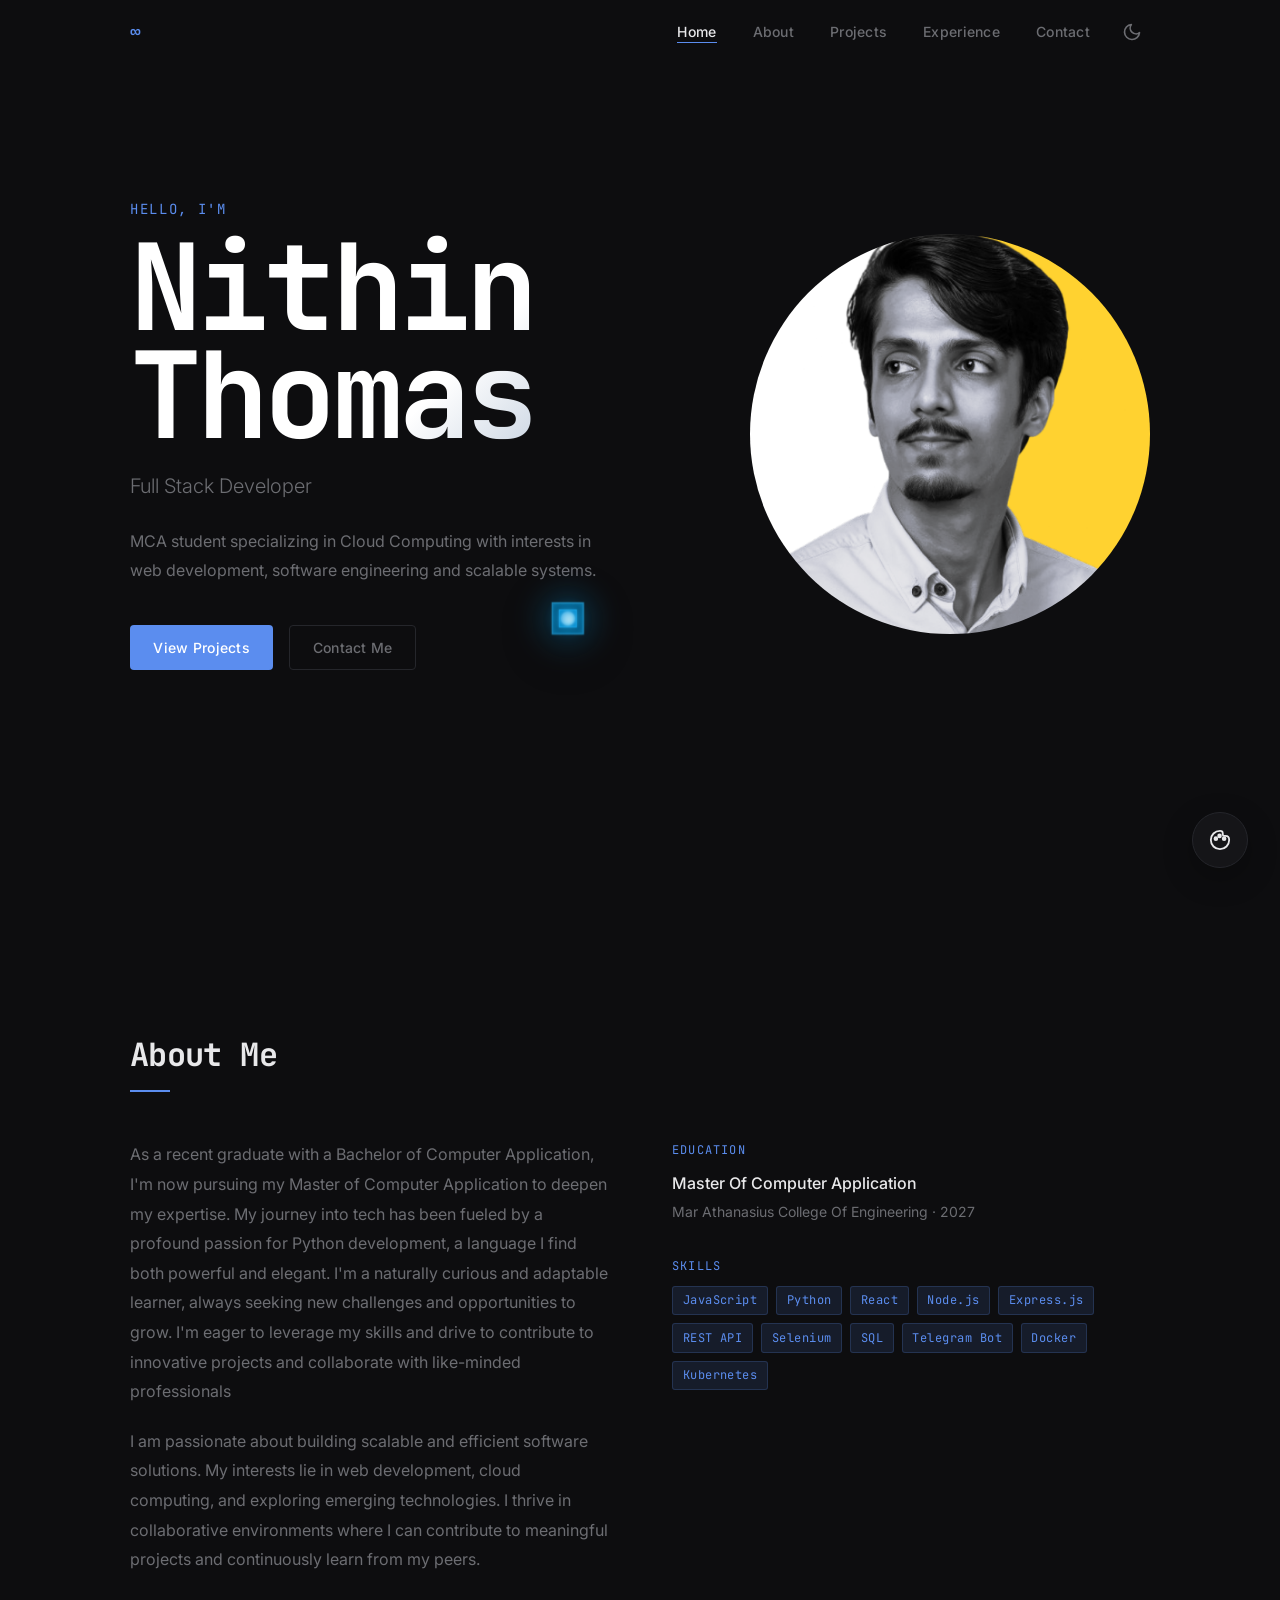
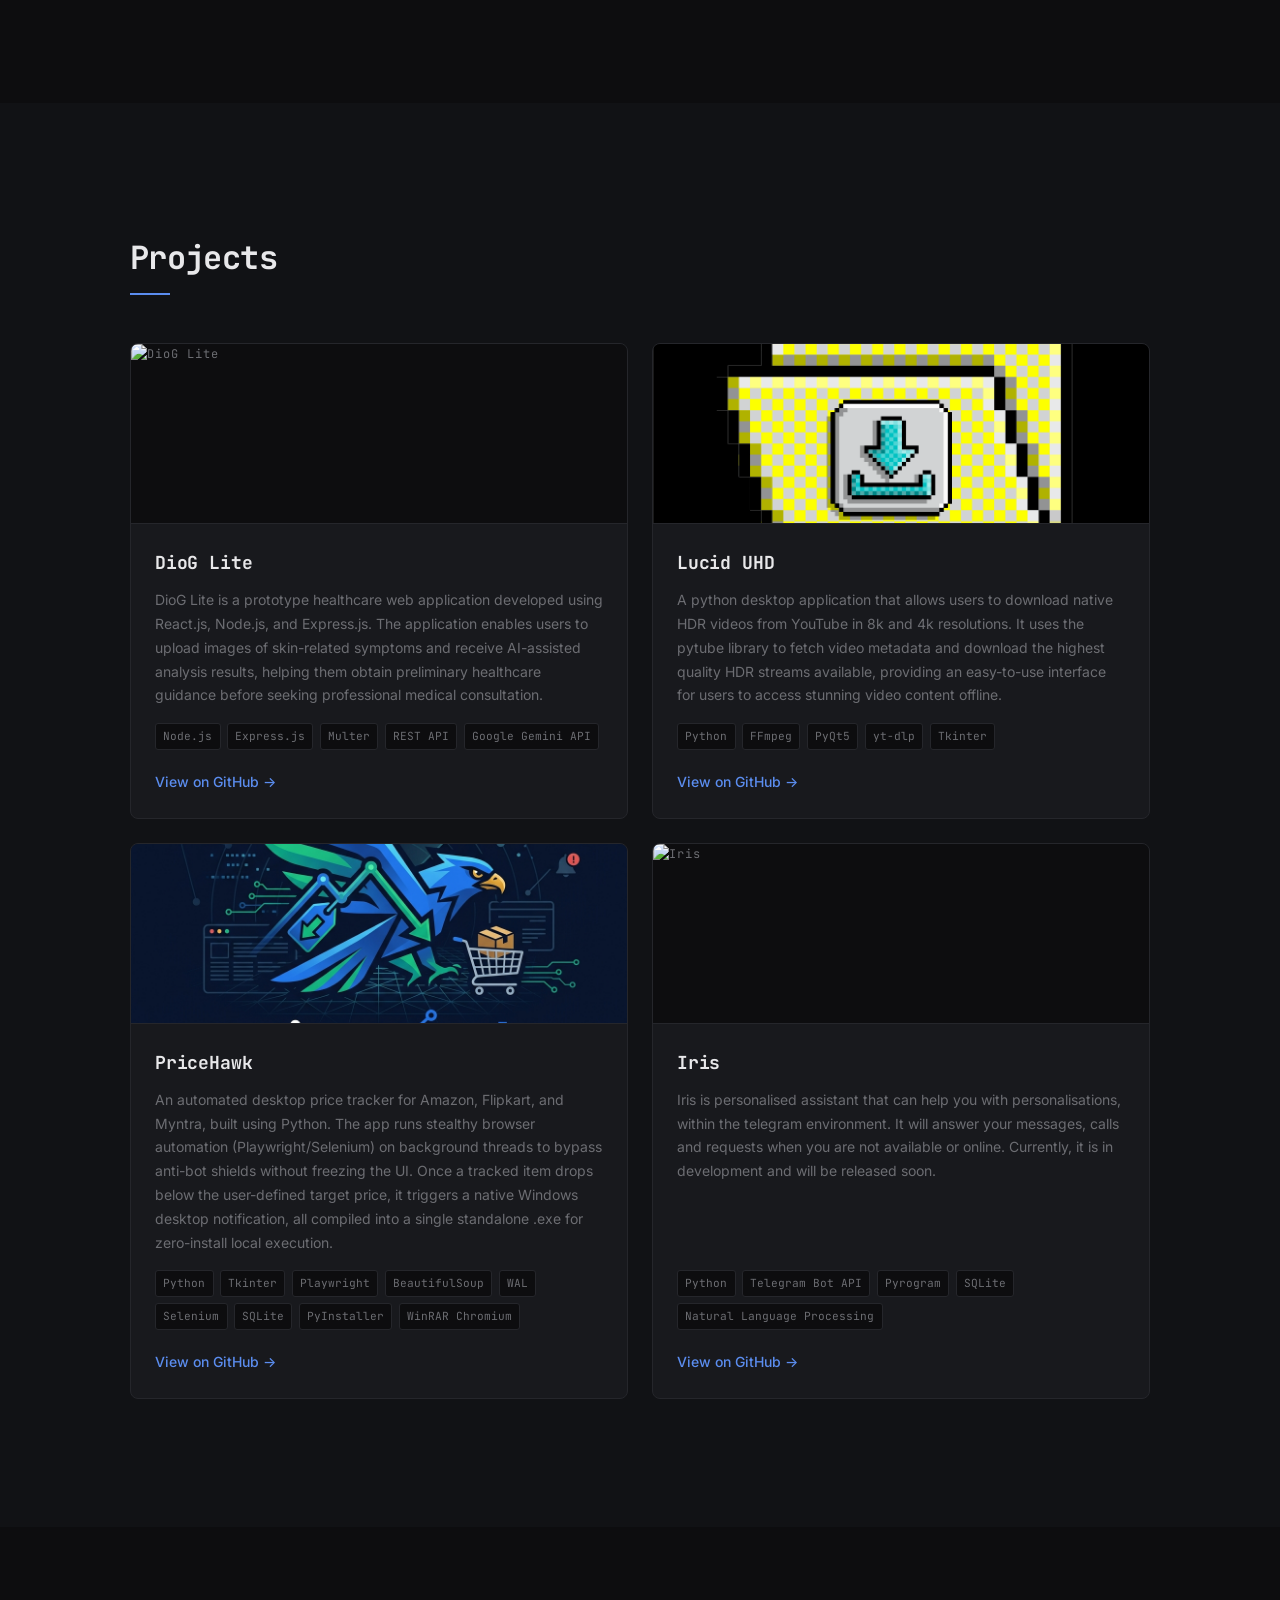
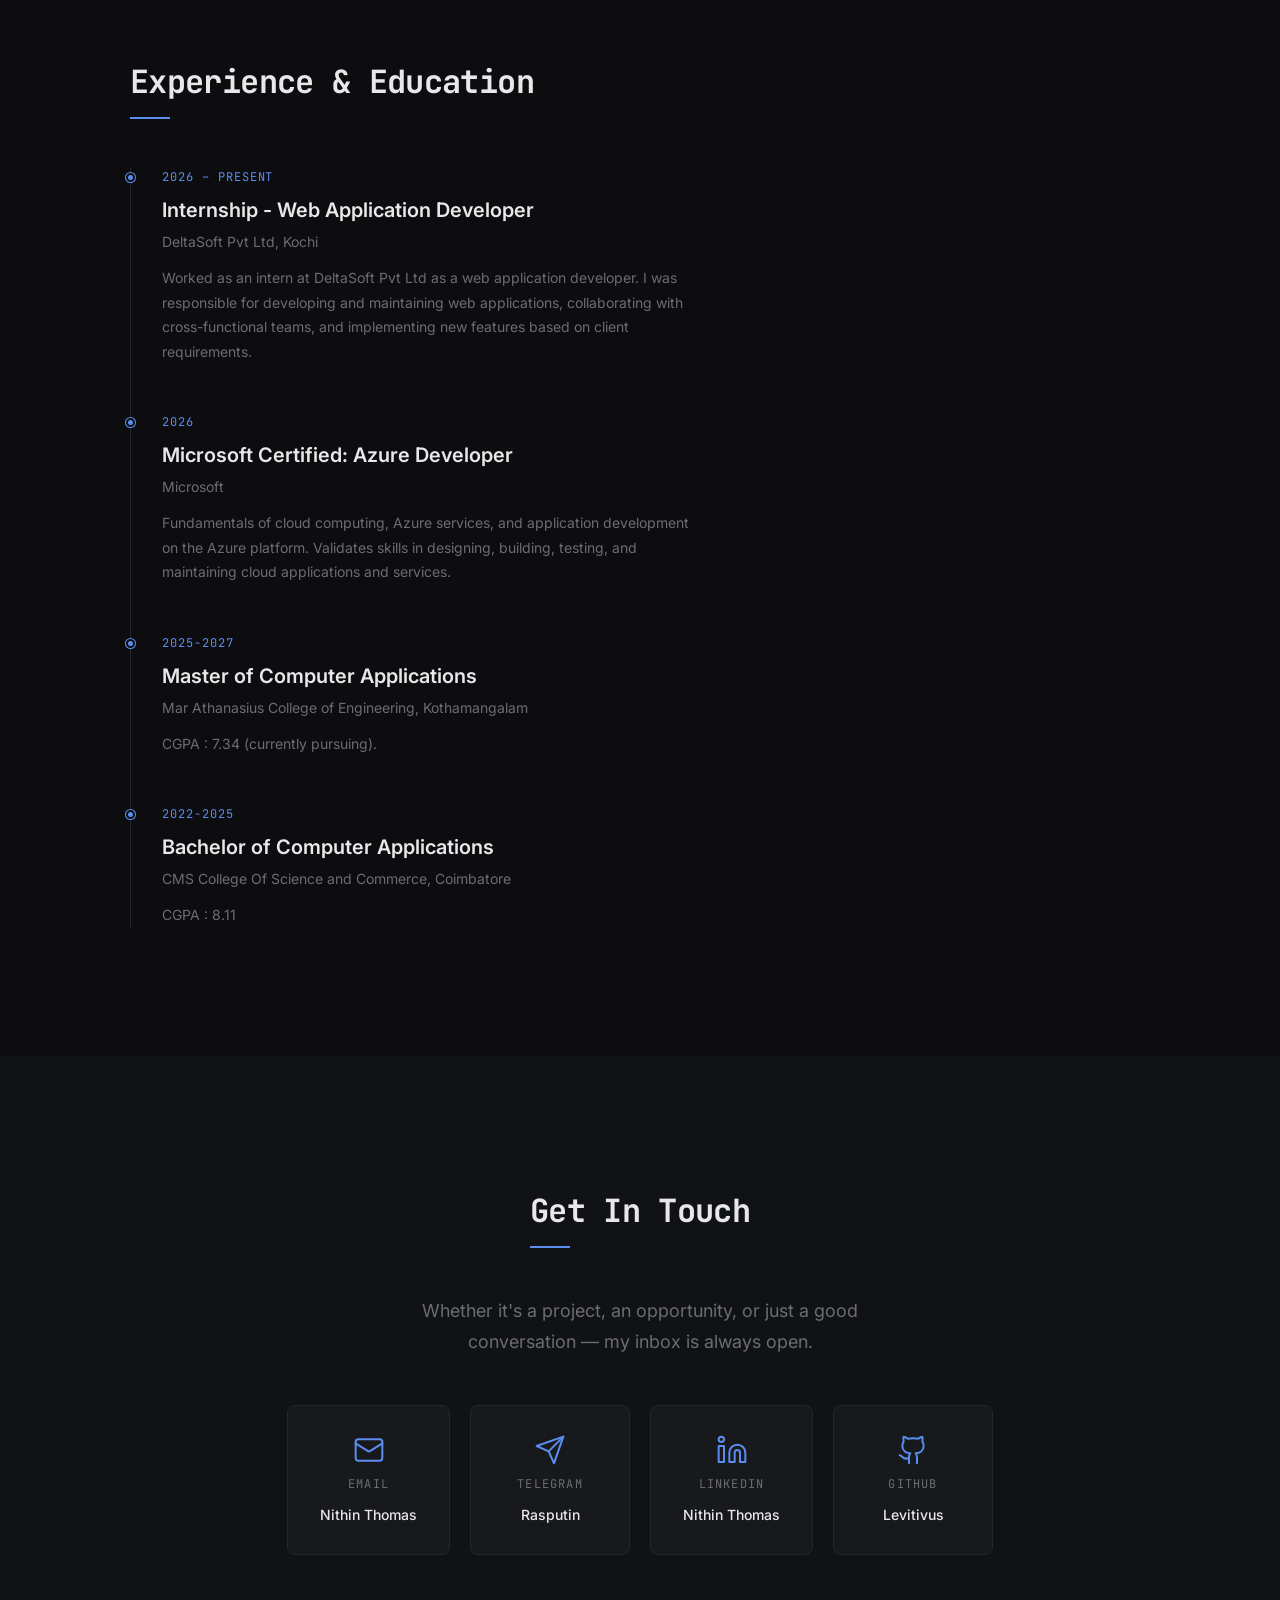
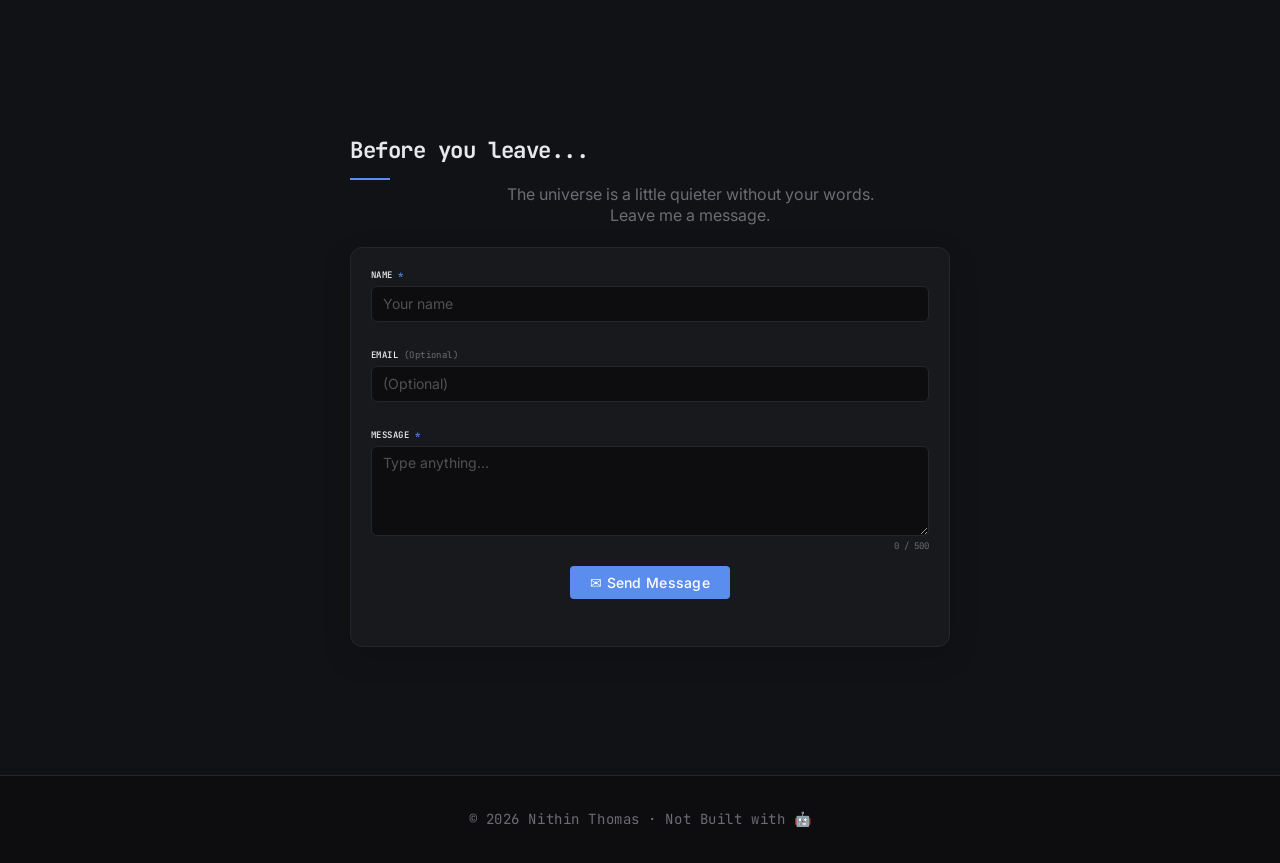
==== commit 025d34ea: "mode diff" ====
--- a/index.html
+++ b/index.html
@@ -87,7 +87,7 @@
       <div class="hero-text fade-up">
         <p class="hero-eyebrow">Hello, I'm</p>
         <h1 class="hero-name">Nithin<br>Thomas</h1>
-        <p class="hero-title">MCA STUDENT</p>
+        <p class="hero-title">Full Stack Developer</p>
         <p class="hero-intro">
           MCA student specializing in Cloud Computing with interests in web development, software engineering and scalable systems.
         </p>
@@ -141,13 +141,16 @@
               <span class="skill-tag">Python</span>
               <span class="skill-tag">React</span>
               <span class="skill-tag">Node.js</span>
+              <span class="skill-tag">Express.js</span>
+              <span class="skill-tag">REST API</span>
+              <span class="skill-tag">Selenium</span>
               <span class="skill-tag">SQL</span>
-              <span class="skill-tag">Git</span>
+              <span class="skill-tag">Telegram Bot</span>
               <span class="skill-tag">Docker</span>
               <span class="skill-tag">Kubernetes</span>
             </div>
           </div>
-
+        
         </div>
       </div>
     </div>
@@ -276,7 +279,7 @@
           <div class="timeline-content">
             <span class="timeline-date">2026 – Present</span>
             <h3 class="timeline-role">Internship - Web Application Developer</h3>
-            <p class="timeline-org">DeltaSoft Pvt Ltd</p>
+            <p class="timeline-org">DeltaSoft Pvt Ltd, Kochi</p>
             <p class="timeline-desc">
               Worked as an intern at DeltaSoft Pvt Ltd as a web application developer. I was responsible for developing and maintaining web applications, collaborating with cross-functional teams, and implementing new features based on client requirements.
             </p>
@@ -567,13 +570,14 @@
           </div>
           <span class="theme-option-status">✓ Selected</span>
         </button>
-        <button class="theme-option" data-select-mood="retro" aria-label="Select Retro CRT theme">
-          <span class="theme-option-icon">💚</span>
+        <button class="theme-option" data-select-mood="retro" aria-label="Select Neon Mode theme">
+          <span class="theme-option-icon">🔮</span>
           <div class="theme-option-info">
-            <span class="theme-option-title">Retro CRT</span>
+            <span class="theme-option-title">Neon Mode</span>
             <div class="theme-preview-chip">
-              <span style="background: #040805; flex: 2;"></span>
-              <span style="background: #33ff66; flex: 1;"></span>
+              <span style="background: #090a0f; flex: 2;"></span>
+              <span style="background: #00f3ff; flex: 1;"></span>
+              <span style="background: #ff00a0; flex: 1;"></span>
             </div>
           </div>
           <span class="theme-option-status">✓ Selected</span>
--- a/style.css
+++ b/style.css
@@ -887,35 +887,35 @@
   --tesseract-particle-color: #00f0ff;
 }
 
-/* 4. Retro CRT */
+/* 4. Neon Mode */
 [data-mood="retro"] {
-  --bg:          #111411; /* Dark charcoal with slight green tint */
-  --bg-alt:      #151915;
-  --surface:     #192019;
-  --border:      #263326;
-  --text:        #4bfb73; /* Softer phosphor green */
-  --text-muted:  #29963e;
-  --accent:      #4bfb73;
-  --accent-dim:  rgba(75, 251, 115, 0.15);
-  --hero-grad-start: #4bfb73;
-  --hero-grad-end: #29963e;
-  --nav-bg: rgba(17, 20, 17, 0.92);
-  --border-accent: rgba(75, 251, 115, 0.25);
-  --accent-hover: #6cff8f;
-  --border-accent-hover: rgba(75, 251, 115, 0.45);
-  --border-accent-hover-item: rgba(75, 251, 115, 0.5);
-  --accent-shadow-hover: 0 8px 24px rgba(75, 251, 115, 0.35);
-  --shadow-hover: 0 16px 40px rgba(75, 251, 115, 0.15);
-  --shadow-hover-item: 0 12px 32px rgba(75, 251, 115, 0.15);
-
-  /* Tesseract Variables */
-  --tesseract-core-bg: #e6ffe6;
-  --tesseract-core-glow: #4bfb73;
-  --tesseract-glow-bg: radial-gradient(circle, rgba(75,251,115,0.4) 0%, rgba(41,150,62,0.1) 70%);
-  --tesseract-face-bg: rgba(25, 32, 25, 0.55);
-  --tesseract-face-border: rgba(75, 251, 115, 0.6);
-  --tesseract-face-shadow: rgba(75, 251, 115, 0.4);
-  --tesseract-particle-color: #4bfb73;
+  --bg:          #07080d; /* Very dark navy charcoal */
+  --bg-alt:      #0b0c15;
+  --surface:     #111322;
+  --border:      #1f2136;
+  --text:        #00f3ff; /* Electric Cyan */
+  --text-muted:  #ff00a0; /* Hot Pink */
+  --accent:      #00f3ff;
+  --accent-dim:  rgba(0, 243, 255, 0.1);
+  --hero-grad-start: #00f3ff;
+  --hero-grad-end: #8f00ff; /* Deep Purple */
+  --nav-bg: rgba(7, 8, 13, 0.9);
+  --border-accent: rgba(0, 243, 255, 0.25);
+  --accent-hover: #33f7ff;
+  --border-accent-hover: rgba(255, 0, 160, 0.45);
+  --border-accent-hover-item: rgba(255, 0, 160, 0.5);
+  --accent-shadow-hover: 0 8px 24px rgba(0, 243, 255, 0.35);
+  --shadow-hover: 0 16px 40px rgba(143, 0, 255, 0.15);
+  --shadow-hover-item: 0 12px 32px rgba(143, 0, 255, 0.15);
+
+  /* Neon Tesseract Variables */
+  --tesseract-core-bg: #ffffff;
+  --tesseract-core-glow: #ff00a0; /* Hot pink internal energy */
+  --tesseract-glow-bg: radial-gradient(circle, rgba(0,243,255,0.4) 0%, rgba(143,0,255,0.15) 70%); /* Cyan/purple glow */
+  --tesseract-face-bg: rgba(17, 19, 34, 0.55);
+  --tesseract-face-border: rgba(0, 243, 255, 0.6); /* Cyan edges */
+  --tesseract-face-shadow: rgba(143, 0, 255, 0.4); /* Purple highlights */
+  --tesseract-particle-color: #00f3ff; /* Cyan particle orbits */
 }
 
 /* 5. Matrix Mode */
@@ -972,30 +972,61 @@
   display: block;
   position: fixed;
   top: 0; left: 0; bottom: 0; right: 0;
-  background: linear-gradient(rgba(18, 16, 16, 0) 50%, rgba(0, 0, 0, 0.28) 50%), 
-              radial-gradient(circle, rgba(0,0,0,0) 55%, rgba(0,0,0,0.45) 100%);
+  background: radial-gradient(circle at 10% 20%, rgba(0, 243, 255, 0.04) 0%, transparent 45%),
+              radial-gradient(circle at 90% 80%, rgba(255, 0, 160, 0.04) 0%, transparent 45%),
+              linear-gradient(rgba(0, 243, 255, 0.015) 1px, transparent 1px),
+              linear-gradient(90deg, rgba(0, 243, 255, 0.015) 1px, transparent 1px);
+  background-size: 100% 100%, 100% 100%, 50px 50px, 50px 50px;
   z-index: 99999;
-  background-size: 100% 3px, 100% 100%;
   pointer-events: none;
-  box-shadow: inset 0 0 120px rgba(0,0,0,0.65); /* Curved screen edge shading */
+  animation: neon-bg-pulse 12s ease-in-out infinite alternate;
+}
+
+@keyframes neon-bg-pulse {
+  0% { transform: scale(1); opacity: 0.8; }
+  100% { transform: scale(1.03); opacity: 1.0; }
 }
 
 [data-mood="retro"] h1,
 [data-mood="retro"] h2,
 [data-mood="retro"] h3,
-[data-mood="retro"] .nav-link,
+[data-mood="retro"] .section-title,
+[data-mood="retro"] .hero-title {
+  text-shadow: 0 0 8px rgba(0, 243, 255, 0.45), 0 0 2px rgba(0, 243, 255, 0.75) !important;
+}
+
+[data-mood="retro"] p,
+[data-mood="retro"] li,
+[data-mood="retro"] span,
+[data-mood="retro"] label {
+  text-shadow: 0 0 1px rgba(0, 243, 255, 0.12) !important;
+}
+
+/* Navigation neon hover and active underlines */
+[data-mood="retro"] .nav-link:hover {
+  color: #ff00a0 !important;
+  text-shadow: 0 0 8px rgba(255, 0, 160, 0.6) !important;
+}
+
+[data-mood="retro"] .nav-link.active::after {
+  background: linear-gradient(90deg, #00f3ff, #ff00a0);
+  box-shadow: 0 0 8px #00f3ff;
+}
+
+/* Neon Mode Custom Buttons */
 [data-mood="retro"] .btn {
-  text-shadow: 0 0 4px rgba(75, 251, 115, 0.4) !important;
-}
-
-[data-mood="retro"] body {
-  animation: crt-flicker 0.25s infinite;
-}
-
-@keyframes crt-flicker {
-  0% { opacity: 0.992; }
-  50% { opacity: 0.997; }
-  100% { opacity: 0.992; }
+  border: 1px solid rgba(0, 243, 255, 0.4) !important;
+  background: rgba(17, 19, 34, 0.6) !important;
+  box-shadow: 0 0 5px rgba(0, 243, 255, 0.1) !important;
+  transition: all 0.3s ease !important;
+}
+
+[data-mood="retro"] .btn:hover {
+  border-color: #ff00a0 !important;
+  background: rgba(17, 19, 34, 0.8) !important;
+  box-shadow: 0 0 15px rgba(255, 0, 160, 0.4), 0 0 5px rgba(0, 243, 255, 0.3) !important;
+  color: #ffffff !important;
+  transform: translateY(-2px) !important;
 }
 
 /* ── THEME ORB & SELECTOR PANEL ────────────────────────────────────── */
@@ -1614,16 +1645,18 @@
   animation: tesseract-float 4.5s ease-in-out infinite;
   transition: transform 0.35s cubic-bezier(0.16, 1, 0.3, 1);
   transform-origin: center;
+  will-change: transform;
+  transform: translate3d(0, 0, 0);
 }
 
 @keyframes tesseract-float {
-  0%, 100% { transform: translateY(0) scale(1); }
-  50% { transform: translateY(-8px) scale(0.98); }
+  0%, 100% { transform: translate3d(0, 0, 0) scale3d(1, 1, 1); }
+  50% { transform: translate3d(0, -8px, 0) scale3d(0.98, 0.98, 1); }
 }
 
 /* Hover states */
 .easter-egg:hover .tesseract-wrapper {
-  transform: scale(1.08);
+  transform: scale3d(1.08, 1.08, 1);
 }
 
 .easter-egg:hover .tesseract-cube {
@@ -1642,12 +1675,13 @@
 /* Click Energy Pulse Impact */
 .tesseract-wrapper.pulse-active {
   animation: tesseract-pulse-impact 0.25s cubic-bezier(0.16, 1, 0.3, 1) forwards;
+  will-change: transform, filter;
 }
 
 @keyframes tesseract-pulse-impact {
-  0% { transform: scale(1); filter: brightness(1); }
-  50% { transform: scale(1.4); filter: brightness(2.5); }
-  100% { transform: scale(1); filter: brightness(1); }
+  0% { transform: translate3d(0, 0, 0) scale3d(1, 1, 1); filter: brightness(1); }
+  50% { transform: translate3d(0, 0, 0) scale3d(1.4, 1.4, 1); filter: brightness(2.5); }
+  100% { transform: translate3d(0, 0, 0) scale3d(1, 1, 1); filter: brightness(1); }
 }
 
 /* 3D Rotating Cube */
@@ -1658,11 +1692,13 @@
   transform-style: preserve-3d;
   animation: tesseract-rotate 12s linear infinite;
   transition: transform 0.35s cubic-bezier(0.16, 1, 0.3, 1);
+  will-change: transform;
+  transform: translate3d(0, 0, 0);
 }
 
 @keyframes tesseract-rotate {
-  0% { transform: rotateX(0deg) rotateY(0deg) rotateZ(0deg); }
-  100% { transform: rotateX(360deg) rotateY(360deg) rotateZ(180deg); }
+  0% { transform: translate3d(0, 0, 0) rotateX(0deg) rotateY(0deg) rotateZ(0deg); }
+  100% { transform: translate3d(0, 0, 0) rotateX(360deg) rotateY(360deg) rotateZ(180deg); }
 }
 
 /* Outer faces */
@@ -1677,15 +1713,16 @@
   backdrop-filter: blur(1.5px);
   -webkit-backdrop-filter: blur(1.5px);
   transition: border-color 0.3s ease, box-shadow 0.3s ease, background-color 0.3s ease;
+  will-change: transform;
 }
 
 /* 3D placement translates */
-.face-front  { transform: rotateY(  0deg) translateZ(16px); }
-.face-back   { transform: rotateY(180deg) translateZ(16px); }
-.face-left   { transform: rotateY(-90deg) translateZ(16px); }
-.face-right  { transform: rotateY( 90deg) translateZ(16px); }
-.face-top    { transform: rotateX( 90deg) translateZ(16px); }
-.face-bottom { transform: rotateX(-90deg) translateZ(16px); }
+.face-front  { transform: rotateY(  0deg) translate3d(0, 0, 16px); }
+.face-back   { transform: rotateY(180deg) translate3d(0, 0, 16px); }
+.face-left   { transform: rotateY(-90deg) translate3d(0, 0, 16px); }
+.face-right  { transform: rotateY( 90deg) translate3d(0, 0, 16px); }
+.face-top    { transform: rotateX( 90deg) translate3d(0, 0, 16px); }
+.face-bottom { transform: rotateX(-90deg) translate3d(0, 0, 16px); }
 
 /* Glowing Core with shifting energy flow */
 .tesseract-core {
@@ -1701,11 +1738,12 @@
   top: 9px;
   left: 9px;
   overflow: hidden;
+  will-change: transform;
 }
 
 @keyframes core-pulse {
-  0% { transform: scale(0.85); opacity: 0.75; }
-  100% { transform: scale(1.15); opacity: 1; }
+  0% { transform: translate3d(0, 0, 0) scale3d(0.85, 0.85, 1); opacity: 0.75; }
+  100% { transform: translate3d(0, 0, 0) scale3d(1.15, 1.15, 1); opacity: 1; }
 }
 
 @keyframes core-plasma-flow {
@@ -1723,6 +1761,8 @@
   filter: blur(1.5px);
   mix-blend-mode: screen;
   opacity: 0.5;
+  will-change: transform;
+  transform: translate3d(0, 0, 0);
 }
 
 .core-plasma.p1 {
@@ -1734,13 +1774,13 @@
 }
 
 @keyframes plasma-current-1 {
-  0% { transform: scale(1.1) translate(1px, -1px); opacity: 0.35; }
-  100% { transform: scale(0.85) translate(-1px, 2px); opacity: 0.75; }
+  0% { transform: translate3d(1px, -1px, 0) scale3d(1.1, 1.1, 1); opacity: 0.35; }
+  100% { transform: translate3d(-1px, 2px, 0) scale3d(0.85, 0.85, 1); opacity: 0.75; }
 }
 
 @keyframes plasma-current-2 {
-  0% { transform: scale(0.85) translate(-2px, 1px); opacity: 0.65; }
-  100% { transform: scale(1.15) translate(2px, -2px); opacity: 0.25; }
+  0% { transform: translate3d(-2px, 1px, 0) scale3d(0.85, 0.85, 1); opacity: 0.65; }
+  100% { transform: translate3d(2px, -2px, 0) scale3d(1.15, 1.15, 1); opacity: 0.25; }
 }
 
 /* Bloom Background */
@@ -1754,11 +1794,13 @@
   opacity: 0.65;
   pointer-events: none;
   animation: glow-pulse 3s ease-in-out infinite alternate;
+  will-change: transform, opacity;
+  transform: translate3d(0, 0, 0);
 }
 
 @keyframes glow-pulse {
-  0% { opacity: 0.5; transform: scale(0.9); }
-  100% { opacity: 0.8; transform: scale(1.1); }
+  0% { opacity: 0.5; transform: translate3d(0, 0, 0) scale3d(0.9, 0.9, 1); }
+  100% { opacity: 0.8; transform: translate3d(0, 0, 0) scale3d(1.1, 1.1, 1); }
 }
 
 /* Orbiting Particles */
@@ -1821,11 +1863,13 @@
   top: 7px;
   left: 7px;
   pointer-events: none;
+  will-change: transform;
+  transform: translate3d(0, 0, 0);
 }
 
 @keyframes tesseract-rotate-inner {
-  0% { transform: rotateX(360deg) rotateY(0deg) rotateZ(360deg); }
-  100% { transform: rotateX(0deg) rotateY(-360deg) rotateZ(0deg); }
+  0% { transform: translate3d(0, 0, 0) rotateX(360deg) rotateY(0deg) rotateZ(360deg); }
+  100% { transform: translate3d(0, 0, 0) rotateX(0deg) rotateY(-360deg) rotateZ(0deg); }
 }
 
 .tesseract-inner-cube .tesseract-face {
@@ -1839,28 +1883,29 @@
   backdrop-filter: blur(1px);
   -webkit-backdrop-filter: blur(1px);
   transition: border-color 0.3s ease, box-shadow 0.3s ease, background-color 0.3s ease;
+  will-change: transform;
 }
 
 /* Inner cube face translates */
-.tesseract-inner-cube .face-front  { transform: rotateY(  0deg) translateZ(9px); }
-.tesseract-inner-cube .face-back   { transform: rotateY(180deg) translateZ(9px); }
-.tesseract-inner-cube .face-left   { transform: rotateY(-90deg) translateZ(9px); }
-.tesseract-inner-cube .face-right  { transform: rotateY( 90deg) translateZ(9px); }
-.tesseract-inner-cube .face-top    { transform: rotateX( 90deg) translateZ(9px); }
-.tesseract-inner-cube .face-bottom { transform: rotateX(-90deg) translateZ(9px); }
-
-/* CRT Theme Specific Flicker Overlay */
+.tesseract-inner-cube .face-front  { transform: rotateY(  0deg) translate3d(0, 0, 9px); }
+.tesseract-inner-cube .face-back   { transform: rotateY(180deg) translate3d(0, 0, 9px); }
+.tesseract-inner-cube .face-left   { transform: rotateY(-90deg) translate3d(0, 0, 9px); }
+.tesseract-inner-cube .face-right  { transform: rotateY( 90deg) translate3d(0, 0, 9px); }
+.tesseract-inner-cube .face-top    { transform: rotateX( 90deg) translate3d(0, 0, 9px); }
+.tesseract-inner-cube .face-bottom { transform: rotateX(-90deg) translate3d(0, 0, 9px); }
+
+/* Neon Theme Specific Pulsing Glow */
 [data-mood="retro"] .tesseract-core,
 [data-mood="retro"] .tesseract-face,
 [data-mood="retro"] .tesseract-glow {
-  animation-name: core-pulse, crt-flicker-analog;
-  animation-duration: 2s, 0.15s;
+  animation-name: core-pulse, neon-glow-shimmer;
+  animation-duration: 2s, 4s;
   animation-iteration-count: infinite, infinite;
 }
 
-@keyframes crt-flicker-analog {
-  0%, 100% { opacity: 0.95; }
-  50% { opacity: 0.8; }
+@keyframes neon-glow-shimmer {
+  0%, 100% { opacity: 0.95; filter: brightness(1); }
+  50% { opacity: 0.85; filter: brightness(1.15); }
 }
 
 /* Accessibility: Reduced Motion */
--- a/css/matrix.css
+++ b/css/matrix.css
@@ -31,16 +31,18 @@
   animation: capsule-float 4.5s ease-in-out infinite;
   transition: transform 0.35s cubic-bezier(0.16, 1, 0.3, 1);
   transform-origin: center;
+  will-change: transform;
+  transform: translate3d(0, 0, 0);
 }
 
 @keyframes capsule-float {
-  0%, 100% { transform: translateY(0) scale(1); }
-  50% { transform: translateY(-8px) scale(0.98); }
+  0%, 100% { transform: translate3d(0, 0, 0) scale3d(1, 1, 1); }
+  50% { transform: translate3d(0, -8px, 0) scale3d(0.98, 0.98, 1); }
 }
 
 /* Hover interaction: Scale up 8% */
 .easter-egg:hover .capsule-wrapper {
-  transform: scale(1.08);
+  transform: scale3d(1.08, 1.08, 1);
 }
 
 .easter-egg:hover .capsule-glow {
@@ -51,12 +53,13 @@
 /* Click pulse impact animation */
 .capsule-wrapper.pulse-active {
   animation: capsule-pulse-impact 0.25s cubic-bezier(0.16, 1, 0.3, 1) forwards;
+  will-change: transform, filter;
 }
 
 @keyframes capsule-pulse-impact {
-  0% { transform: scale(1); filter: brightness(1); }
-  50% { transform: scale(1.4); filter: brightness(2.5); }
-  100% { transform: scale(1); filter: brightness(1); }
+  0% { transform: translate3d(0, 0, 0) scale3d(1, 1, 1); filter: brightness(1); }
+  50% { transform: translate3d(0, 0, 0) scale3d(1.4, 1.4, 1); filter: brightness(2.5); }
+  100% { transform: translate3d(0, 0, 0) scale3d(1, 1, 1); filter: brightness(1); }
 }
 
 /* 3D Capsule Container */
@@ -76,11 +79,13 @@
   transform-style: preserve-3d;
   position: relative;
   animation: capsule-rotate 8s linear infinite;
+  will-change: transform;
+  transform: translate3d(0, 0, 0);
 }
 
 @keyframes capsule-rotate {
-  0% { transform: rotateX(0deg) rotateY(0deg) rotateZ(0deg); }
-  100% { transform: rotateX(360deg) rotateY(360deg) rotateZ(180deg); }
+  0% { transform: translate3d(0, 0, 0) rotateX(0deg) rotateY(0deg) rotateZ(0deg); }
+  100% { transform: translate3d(0, 0, 0) rotateX(360deg) rotateY(360deg) rotateZ(180deg); }
 }
 
 /* Hover speeds up rotation */
@@ -98,6 +103,7 @@
   display: flex;
   align-items: center;
   justify-content: center;
+  will-change: transform;
 }
 
 .pill-left {
@@ -126,14 +132,14 @@
   0%, 45%, 100% {
     background-color: #005f73;
     border-color: #0a9396;
-    transform: scale(1.15) translateZ(2px);
+    transform: scale3d(1.15, 1.15, 1) translate3d(0, 0, 2px);
     filter: brightness(1.25);
     box-shadow: inset 0 2px 4px rgba(255, 255, 255, 0.7), 0 0 20px rgba(10, 147, 150, 0.8);
   }
   50%, 95% {
     background-color: #002d38;
     border-color: rgba(10, 147, 150, 0.3);
-    transform: scale(0.85) translateZ(0);
+    transform: scale3d(0.85, 0.85, 1) translate3d(0, 0, 0);
     filter: brightness(0.6);
     box-shadow: inset 0 1px 2px rgba(255, 255, 255, 0.2), 0 0 5px rgba(10, 147, 150, 0.1);
   }
@@ -143,14 +149,14 @@
   0%, 45%, 100% {
     background-color: #4d0003;
     border-color: rgba(174, 32, 18, 0.3);
-    transform: scale(0.85) translateZ(0);
+    transform: scale3d(0.85, 0.85, 1) translate3d(0, 0, 0);
     filter: brightness(0.6);
     box-shadow: inset 0 1px 2px rgba(255, 255, 255, 0.2), 0 0 5px rgba(174, 32, 18, 0.1);
   }
   50%, 95% {
     background-color: #9b2226;
     border-color: #ae2012;
-    transform: scale(1.15) translateZ(2px);
+    transform: scale3d(1.15, 1.15, 1) translate3d(0, 0, 2px);
     filter: brightness(1.25);
     box-shadow: inset 0 2px 4px rgba(255, 255, 255, 0.7), 0 0 20px rgba(174, 32, 18, 0.8);
   }
@@ -166,6 +172,8 @@
   opacity: 0.65;
   pointer-events: none;
   animation: capsule-glow-cycle 14s infinite alternate, glow-pulse 3s ease-in-out infinite alternate;
+  will-change: transform, opacity;
+  transform: translate3d(0, 0, 0);
 }
 
 @keyframes capsule-glow-cycle {
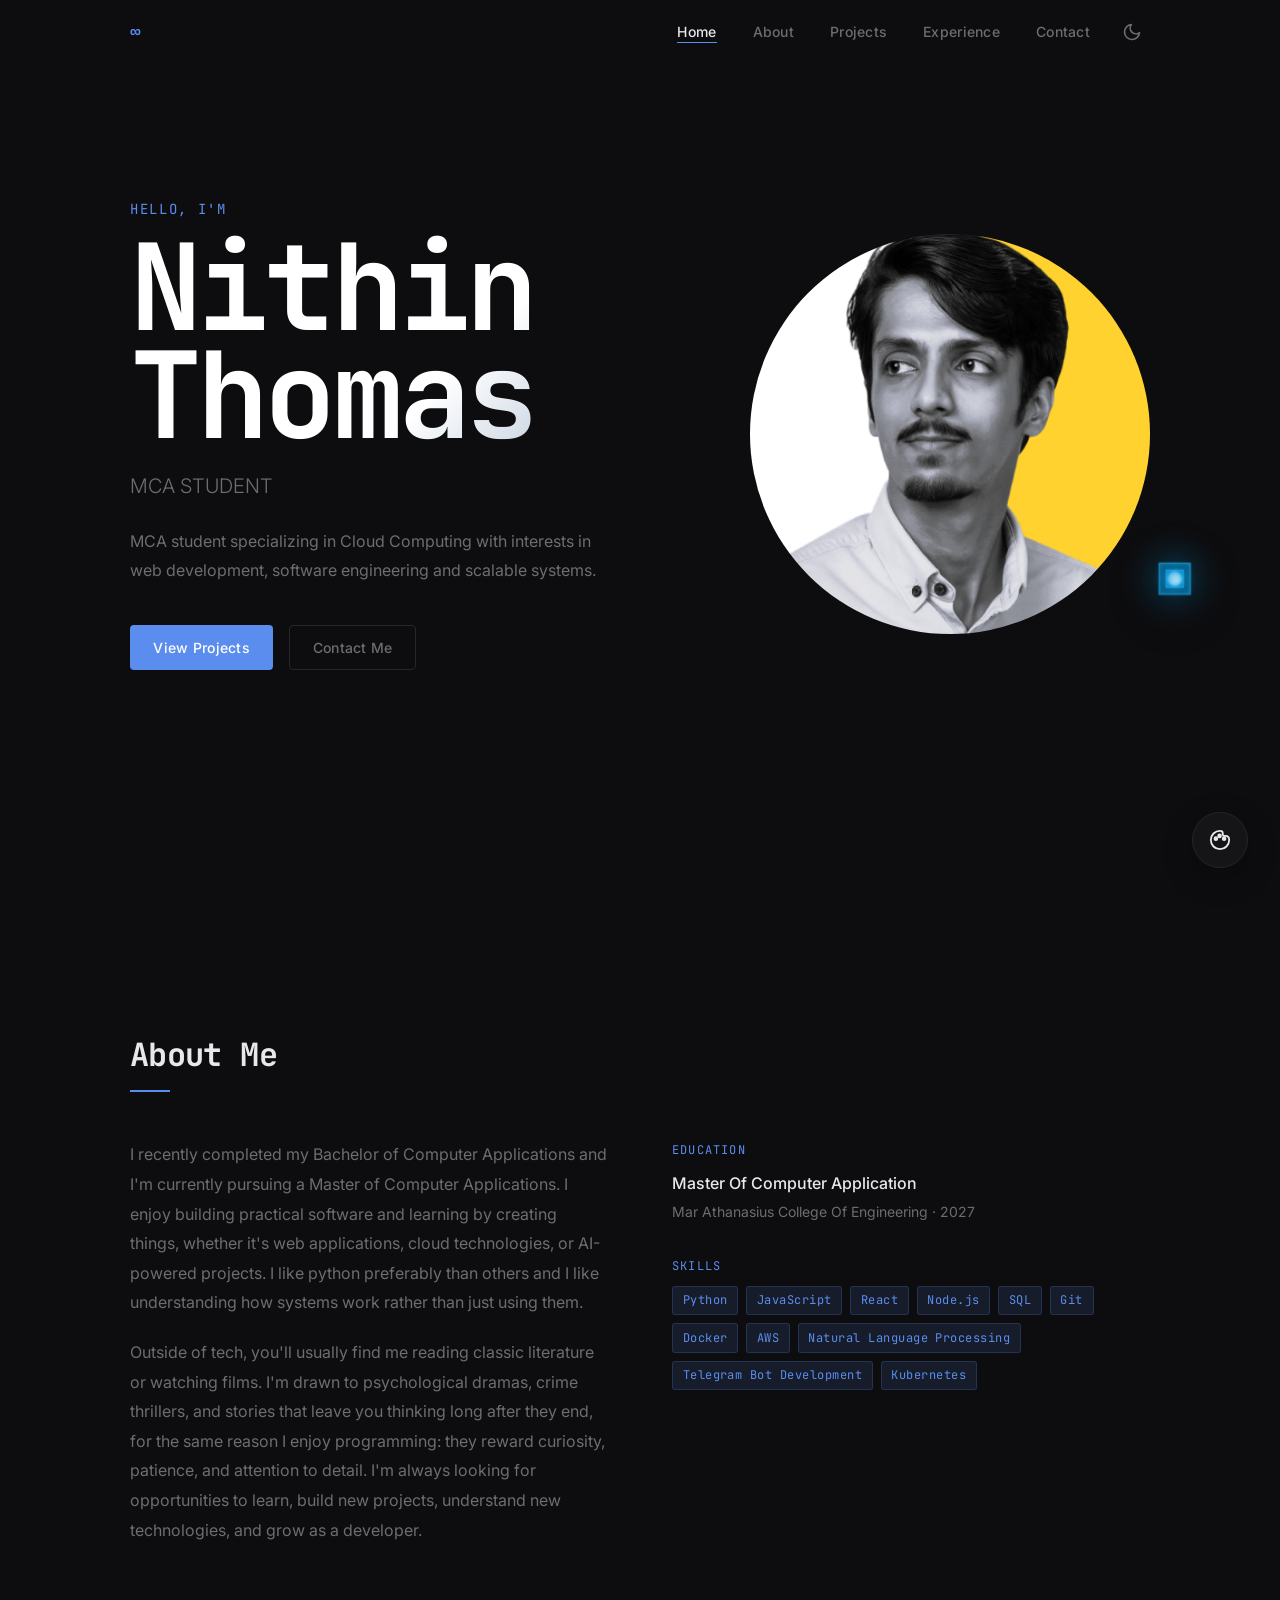
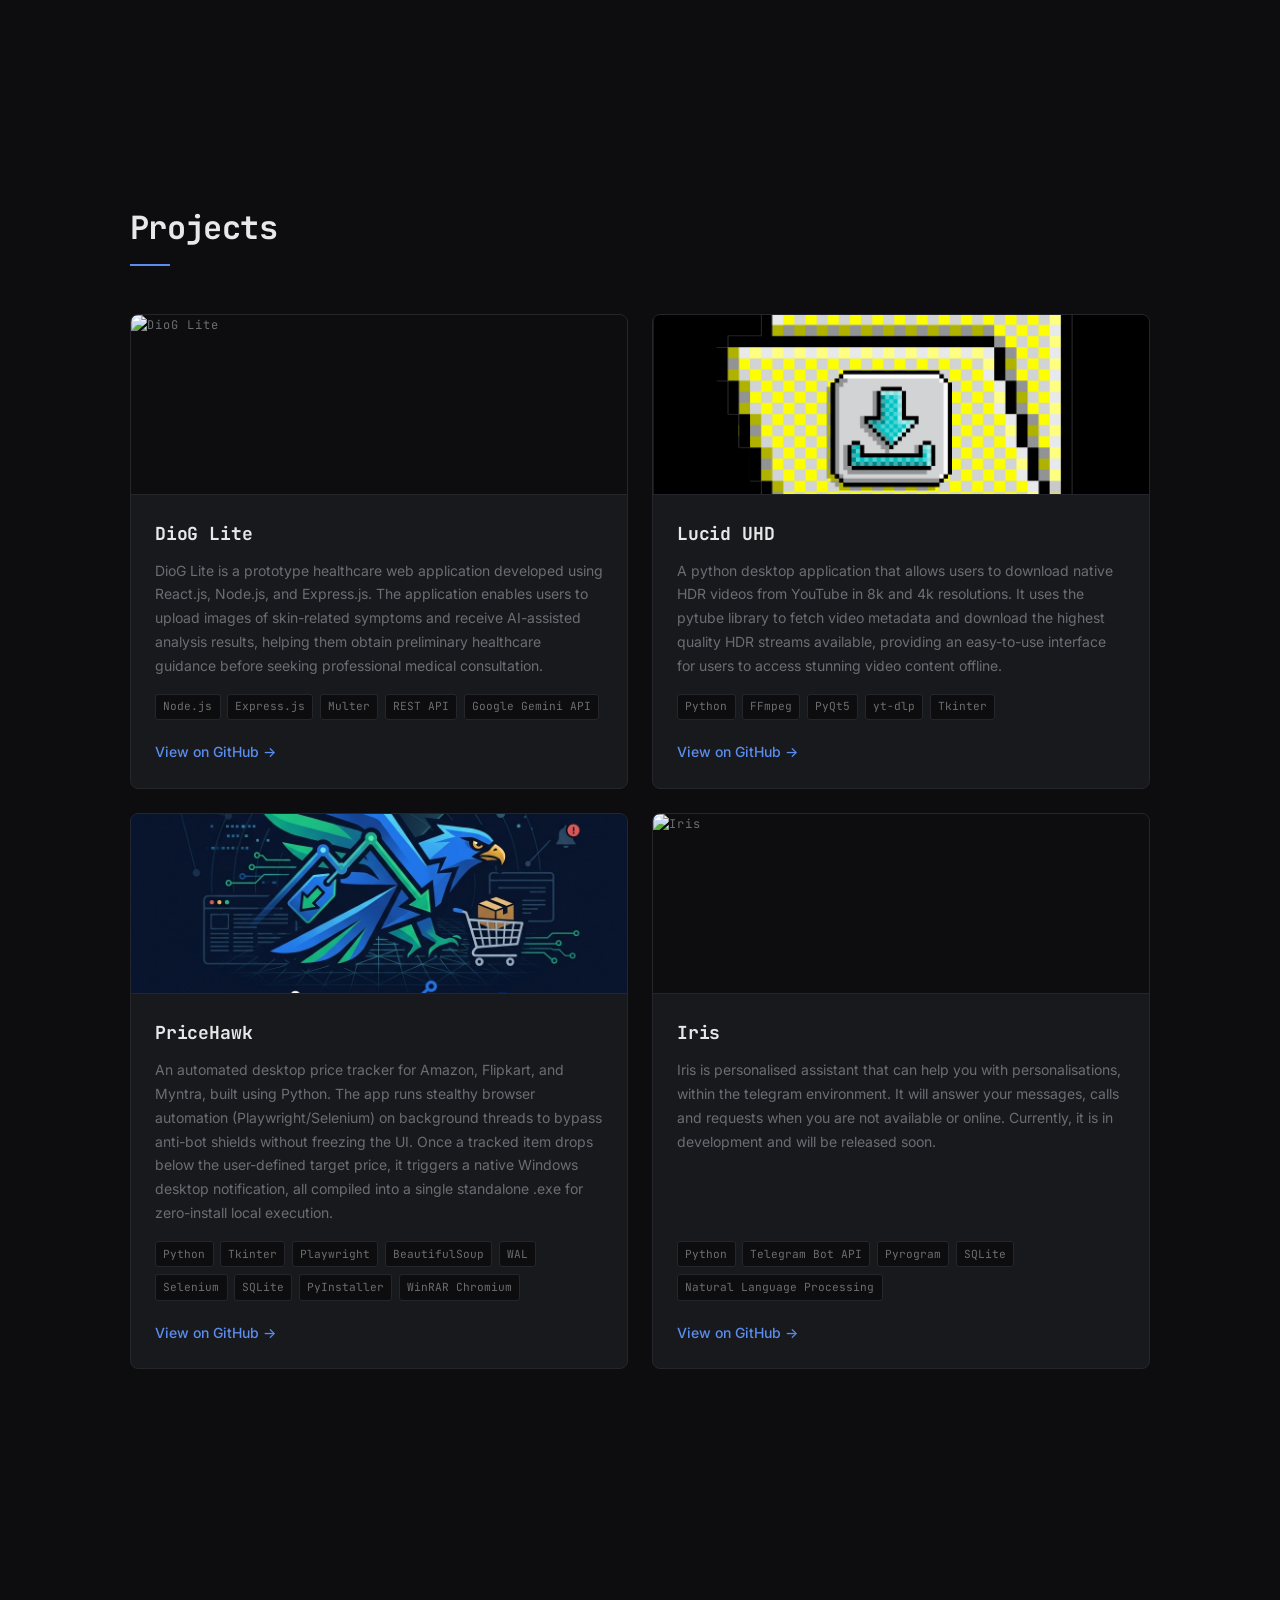
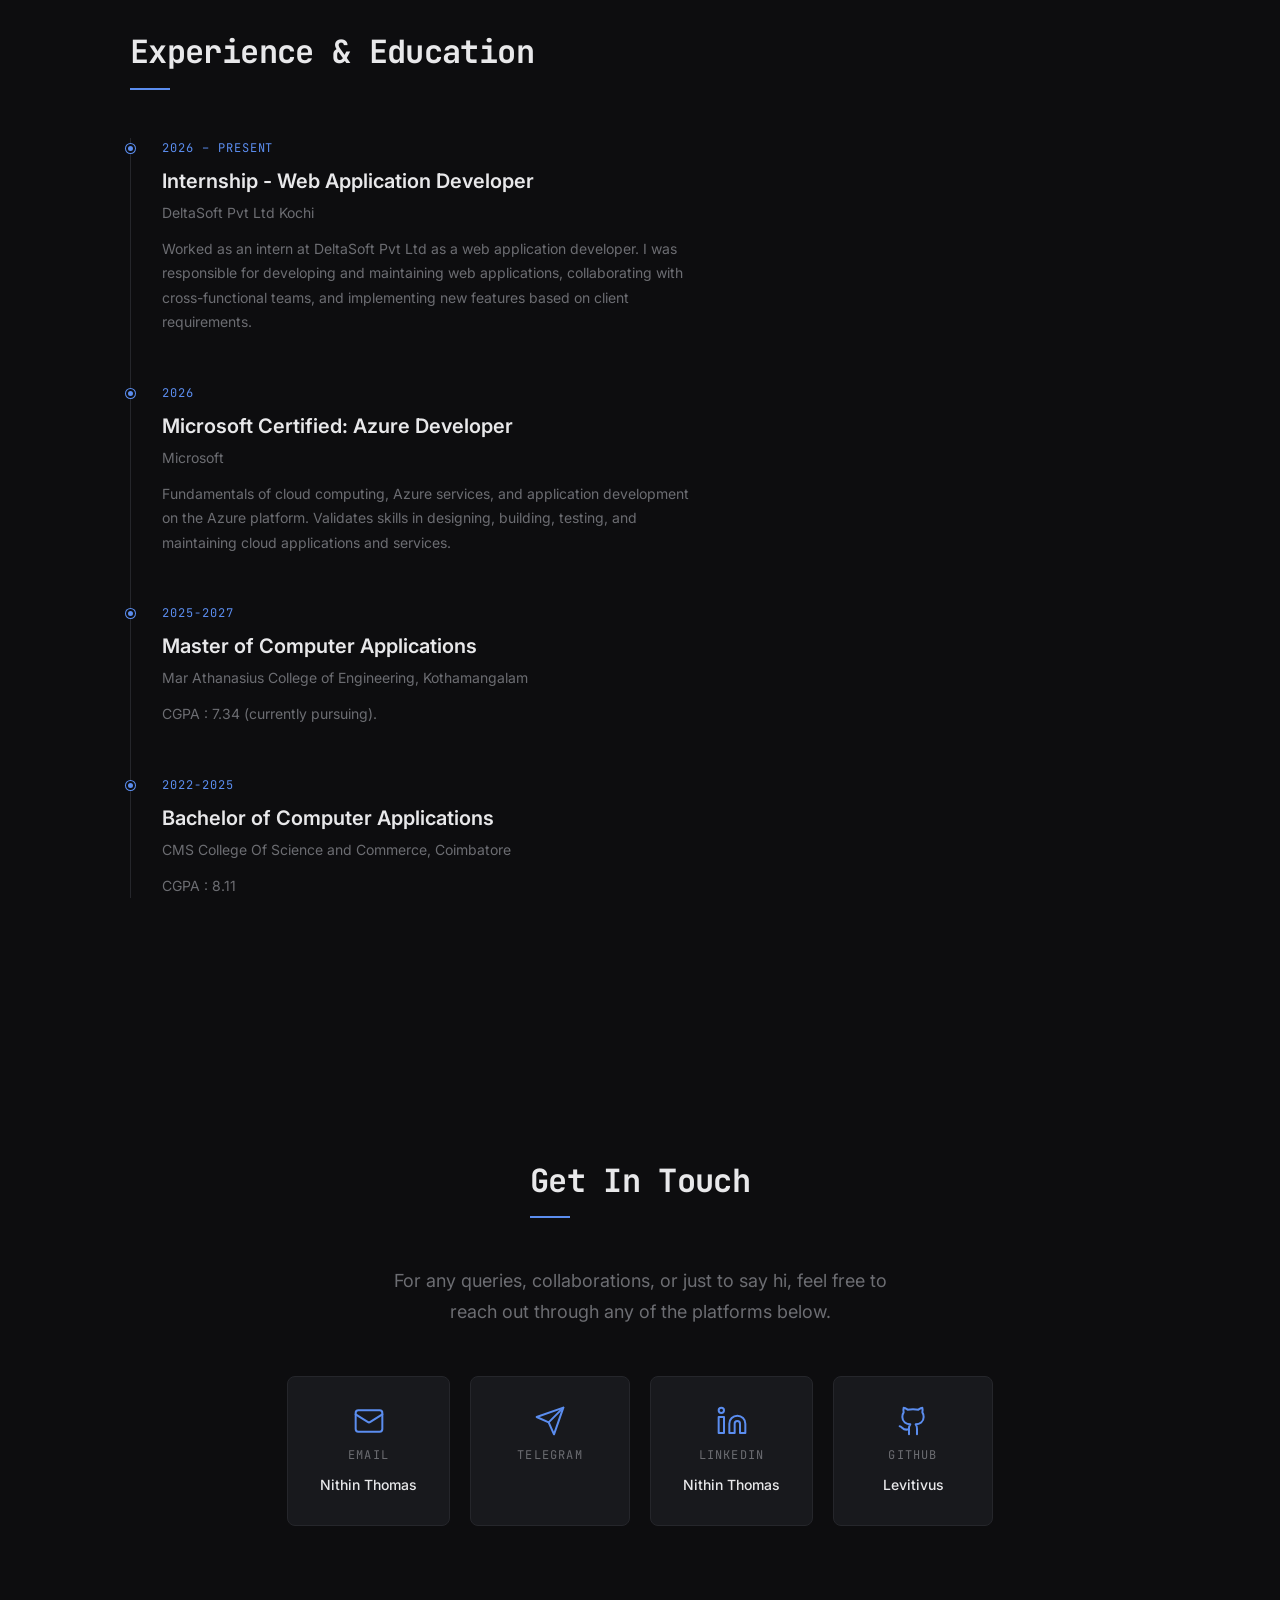
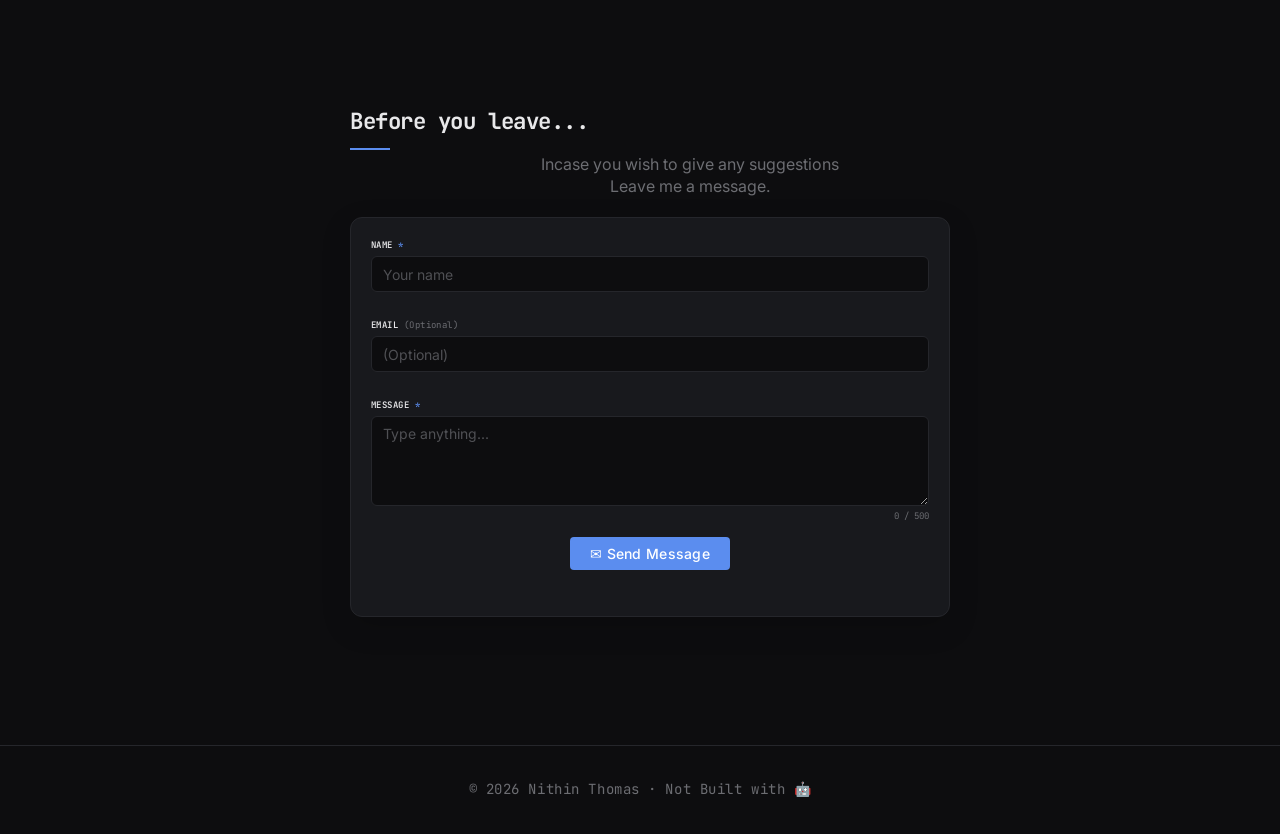
==== commit 8254ecec: "overhaul" ====
--- a/index.html
+++ b/index.html
@@ -18,7 +18,6 @@
   <link rel="shortcut icon" href="images/favicon.ico">
   <link rel="apple-touch-icon" href="images/apple-touch-icon.png">
   <link rel="stylesheet" href="style.css" />
-  <link rel="stylesheet" href="css/matrix.css" />
   <!-- Google Fonts: Inter (body) + JetBrains Mono (display/code) -->
   <link rel="preconnect" href="https://fonts.googleapis.com" />
   <link rel="preconnect" href="https://fonts.gstatic.com" crossorigin />
@@ -87,7 +86,7 @@
       <div class="hero-text fade-up">
         <p class="hero-eyebrow">Hello, I'm</p>
         <h1 class="hero-name">Nithin<br>Thomas</h1>
-        <p class="hero-title">Full Stack Developer</p>
+        <p class="hero-title">MCA STUDENT</p>
         <p class="hero-intro">
           MCA student specializing in Cloud Computing with interests in web development, software engineering and scalable systems.
         </p>
@@ -117,10 +116,10 @@
         <!-- Bio -->
         <div class="about-bio fade-up">
           <p>
-          As a recent graduate with a Bachelor of Computer Application, I'm now pursuing my Master of Computer Application to deepen my expertise. My journey into tech has been fueled by a profound passion for Python development, a language I find both powerful and elegant. I'm a naturally curious and adaptable learner, always seeking new challenges and opportunities to grow. I'm eager to leverage my skills and drive to contribute to innovative projects and collaborate with like-minded professionals
+              I recently completed my Bachelor of Computer Applications and I'm currently pursuing a Master of Computer Applications. I enjoy building practical software and learning by creating things, whether it's web applications, cloud technologies, or AI-powered projects. I like python preferably than others and I like understanding how systems work rather than just using them.
           </p>
           <p>
-            I am passionate about building scalable and efficient software solutions. My interests lie in web development, cloud computing, and exploring emerging technologies. I thrive in collaborative environments where I can contribute to meaningful projects and continuously learn from my peers.
+              Outside of tech, you'll usually find me reading classic literature or watching films. I'm drawn to psychological dramas, crime thrillers, and stories that leave you thinking long after they end, for the same reason I enjoy programming: they reward curiosity, patience, and attention to detail. I'm always looking for opportunities to learn, build new projects, understand new technologies, and grow as a developer.
           </p>
         </div>
 
@@ -137,20 +136,20 @@
             <h3 class="meta-label">Skills</h3>
             <!-- Edit or add skills freely -->
             <div class="skills-grid">
+              <span class="skill-tag">Python</span>
               <span class="skill-tag">JavaScript</span>
-              <span class="skill-tag">Python</span>
               <span class="skill-tag">React</span>
               <span class="skill-tag">Node.js</span>
-              <span class="skill-tag">Express.js</span>
-              <span class="skill-tag">REST API</span>
-              <span class="skill-tag">Selenium</span>
               <span class="skill-tag">SQL</span>
-              <span class="skill-tag">Telegram Bot</span>
+              <span class="skill-tag">Git</span>
               <span class="skill-tag">Docker</span>
+              <span class="skill-tag">AWS</span>
+              <span class="skill-tag">Natural Language Processing</span>
+              <span class="skill-tag">Telegram Bot Development</span>
               <span class="skill-tag">Kubernetes</span>
             </div>
           </div>
-        
+
         </div>
       </div>
     </div>
@@ -279,7 +278,7 @@
           <div class="timeline-content">
             <span class="timeline-date">2026 – Present</span>
             <h3 class="timeline-role">Internship - Web Application Developer</h3>
-            <p class="timeline-org">DeltaSoft Pvt Ltd, Kochi</p>
+            <p class="timeline-org">DeltaSoft Pvt Ltd Kochi</p>
             <p class="timeline-desc">
               Worked as an intern at DeltaSoft Pvt Ltd as a web application developer. I was responsible for developing and maintaining web applications, collaborating with cross-functional teams, and implementing new features based on client requirements.
             </p>
@@ -335,8 +334,7 @@
 
       <h2 class="section-title fade-up">Get In Touch</h2>
       <p class="contact-sub fade-up">
-        Whether it's a project, an opportunity, or just a good conversation —
-        my inbox is always open.
+    For any queries, collaborations, or just to say hi, feel free to reach out through any of the platforms below.
       </p>
 
       <div class="contact-links fade-up">
@@ -369,7 +367,7 @@
             </svg>
           </span>
           <span class="contact-label">Telegram</span>
-          <span class="contact-value">Rasputin</span>
+          <span class="contact-value"></span>
         </a>
 
         <!-- LinkedIn -->
@@ -413,7 +411,7 @@
   <section class="section section-alt fade-up" id="leave-message">
     <div class="container message-container">
       <h2 class="section-title">Before you leave...</h2>
-      <p class="section-desc">The universe is a little quieter without your words.<br>Leave me a message.</p>
+      <p class="section-desc">Incase you wish to give any suggestions<br>Leave me a message.</p>
       
       <form id="message-form" class="message-form" novalidate>
         <!-- Success Card -->
@@ -499,30 +497,6 @@
         <span class="particle p6"></span>
       </div>
     </div>
-    <div class="capsule-wrapper">
-      <div class="capsule-glow"></div>
-      <div class="capsule-container">
-        <div class="capsule-pill">
-          <div class="pill-half pill-left">
-            <svg class="pill-logo" viewBox="0 0 24 24" fill="currentColor">
-              <path d="M0 3.449L9.75 2.1v9.45H0V3.449zM0 12.45h9.75v9.45L0 20.551v-8.1zM10.8 1.95L24 0v11.55H10.8V1.95zM10.8 12.45H24v11.55l-13.2-1.95v-9.6z"/>
-            </svg>
-          </div>
-          <div class="pill-half pill-right">
-            <svg class="pill-logo" viewBox="0 0 24 24" fill="currentColor">
-              <path d="M22 17.6c-.2-.6-.4-1.2-.6-1.8-.2-.5-.4-1-.7-1.4-.2-.3-.5-.7-.8-1-.3-.3-.6-.5-.9-.8.4-.3.7-.7.9-1.2.2-.4.4-.9.4-1.4 0-1.6-1.3-3-3-3s-3 1.4-3 3c0 .5.2.9.4 1.4.2.4.5.8.9 1.2-.3.3-.6.5-.9.8-.3.3-.6.7-.8 1-.3.4-.5.9-.7 1.4-.2.6-.4 1.2-.6 1.8-.1.4.2.8.6.9s.8-.2.9-.6c.2-.5.3-1 .5-1.5.2-.4.4-.9.7-1.3.2-.3.5-.6.8-.9.3-.3.7-.5 1.1-.7-.1-.2-.2-.5-.2-.8 0-1.1.9-2 2-2s2 .9 2 2c0 .3-.1.6-.2.8.4.2.8.4 1.1.7.3.3.6.6.8.9.3.4.5.9.7 1.3.2.5.3 1 .5 1.5.1.4.5.7.9.6.4-.1.7-.5.6-.9z"/>
-            </svg>
-          </div>
-        </div>
-      </div>
-      <div class="matrix-choice-text">Choose wisely.</div>
-      <div class="capsule-particles">
-        <span class="particle cp1"></span>
-        <span class="particle cp2"></span>
-        <span class="particle cp3"></span>
-        <span class="particle cp4"></span>
-      </div>
-    </div>
     <div class="easter-egg-tooltip" id="easter-egg-tooltip">Catch me if you can 😄</div>
   </div>
 
@@ -531,7 +505,7 @@
     <!-- Panel -->
     <div class="theme-panel" id="theme-panel" role="dialog" aria-label="Theme selection panel" aria-hidden="true" tabindex="-1">
       <div class="theme-panel-header">
-        <span class="theme-panel-title">🎨 Mood</span>
+        <span class="theme-panel-title">🕹️ Mode</span>
       </div>
       <div class="theme-options">
         <button class="theme-option" data-select-mood="midnight" aria-label="Select Midnight theme">
@@ -570,26 +544,13 @@
           </div>
           <span class="theme-option-status">✓ Selected</span>
         </button>
-        <button class="theme-option" data-select-mood="retro" aria-label="Select Neon Mode theme">
-          <span class="theme-option-icon">🔮</span>
+        <button class="theme-option" data-select-mood="retro" aria-label="Select Retro CRT theme">
+          <span class="theme-option-icon">💚</span>
           <div class="theme-option-info">
-            <span class="theme-option-title">Neon Mode</span>
+            <span class="theme-option-title">Retro CRT</span>
             <div class="theme-preview-chip">
-              <span style="background: #090a0f; flex: 2;"></span>
-              <span style="background: #00f3ff; flex: 1;"></span>
-              <span style="background: #ff00a0; flex: 1;"></span>
-            </div>
-          </div>
-          <span class="theme-option-status">✓ Selected</span>
-        </button>
-        <button class="theme-option" data-select-mood="matrix" aria-label="Select Matrix theme">
-          <span class="theme-option-icon">🕶️</span>
-          <div class="theme-option-info">
-            <span class="theme-option-title">Matrix Mode</span>
-            <div class="theme-preview-chip">
-              <span style="background: #020402; flex: 2;"></span>
-              <span style="background: #00ff41; flex: 1;"></span>
-              <span style="background: #008f11; flex: 1;"></span>
+              <span style="background: #040805; flex: 2;"></span>
+              <span style="background: #33ff66; flex: 1;"></span>
             </div>
           </div>
           <span class="theme-option-status">✓ Selected</span>
@@ -611,7 +572,5 @@
   <script src="config.js"></script>
   <script src="email-service.js"></script>
   <script src="script.js"></script>
-  <script src="effects/matrix-rain.js"></script>
-  <script src="js/matrix.js"></script>
 </body>
 </html>
--- a/style.css
+++ b/style.css
@@ -66,13 +66,22 @@
 }
 
 body {
-  background-color: var(--bg);
+  background-color: var(--bg-current, var(--bg));
   color: var(--text);
   font-family: var(--font-body);
   font-size: var(--text-base);
   line-height: 1.7;
   -webkit-font-smoothing: antialiased;
-}
+  transition: background-color 0.8s cubic-bezier(0.25, 1, 0.5, 1);
+}
+
+/* Active section background variables mapper */
+body[data-active-section="hero"] { --bg-current: var(--bg-hero); }
+body[data-active-section="about"] { --bg-current: var(--bg-about); }
+body[data-active-section="projects"] { --bg-current: var(--bg-projects); }
+body[data-active-section="experience"] { --bg-current: var(--bg-experience); }
+body[data-active-section="contact"] { --bg-current: var(--bg-contact); }
+body[data-active-section="leave-message"] { --bg-current: var(--bg-contact); }
 
 a {
   color: inherit;
@@ -98,10 +107,11 @@
 
 .section {
   padding-block: var(--section-pad);
+  background-color: transparent !important;
 }
 
 .section-alt {
-  background-color: var(--bg-alt);
+  background-color: transparent !important;
 }
 
 /* Section headings */
@@ -797,6 +807,11 @@
 [data-mood="midnight"] {
   --bg:          #0d0d0f;
   --bg-alt:      #111215;
+  --bg-hero:       #0d0d0f;
+  --bg-about:      #0e1014;
+  --bg-projects:   #11141b;
+  --bg-experience: #0f1013;
+  --bg-contact:    #131114;
   --surface:     #18191d;
   --border:      #25262b;
   --text:        #e8e8ea;
@@ -829,6 +844,11 @@
 [data-theme="light"] {
   --bg:          #f5f6f9;
   --bg-alt:      #ffffff;
+  --bg-hero:       #f5f6f9;
+  --bg-about:      #f0f2f6;
+  --bg-projects:   #edf0f5;
+  --bg-experience: #eff1f5;
+  --bg-contact:    #f5f2f4;
   --surface:     #ffffff;
   --border:      #e2e4e9;
   --text:        #121316;
@@ -860,6 +880,11 @@
 [data-mood="cyberpunk"] {
   --bg:          #0c0714;
   --bg-alt:      #140c24;
+  --bg-hero:       #0c0714;
+  --bg-about:      #0d0617;
+  --bg-projects:   #0f051b;
+  --bg-experience: #0b0716;
+  --bg-contact:    #12061c;
   --surface:     #1b122e;
   --border:      #341f54;
   --text:        #f0eaff;
@@ -887,66 +912,40 @@
   --tesseract-particle-color: #00f0ff;
 }
 
-/* 4. Neon Mode */
+/* 4. Retro CRT */
 [data-mood="retro"] {
-  --bg:          #07080d; /* Very dark navy charcoal */
-  --bg-alt:      #0b0c15;
-  --surface:     #111322;
-  --border:      #1f2136;
-  --text:        #00f3ff; /* Electric Cyan */
-  --text-muted:  #ff00a0; /* Hot Pink */
-  --accent:      #00f3ff;
-  --accent-dim:  rgba(0, 243, 255, 0.1);
-  --hero-grad-start: #00f3ff;
-  --hero-grad-end: #8f00ff; /* Deep Purple */
-  --nav-bg: rgba(7, 8, 13, 0.9);
-  --border-accent: rgba(0, 243, 255, 0.25);
-  --accent-hover: #33f7ff;
-  --border-accent-hover: rgba(255, 0, 160, 0.45);
-  --border-accent-hover-item: rgba(255, 0, 160, 0.5);
-  --accent-shadow-hover: 0 8px 24px rgba(0, 243, 255, 0.35);
-  --shadow-hover: 0 16px 40px rgba(143, 0, 255, 0.15);
-  --shadow-hover-item: 0 12px 32px rgba(143, 0, 255, 0.15);
-
-  /* Neon Tesseract Variables */
-  --tesseract-core-bg: #ffffff;
-  --tesseract-core-glow: #ff00a0; /* Hot pink internal energy */
-  --tesseract-glow-bg: radial-gradient(circle, rgba(0,243,255,0.4) 0%, rgba(143,0,255,0.15) 70%); /* Cyan/purple glow */
-  --tesseract-face-bg: rgba(17, 19, 34, 0.55);
-  --tesseract-face-border: rgba(0, 243, 255, 0.6); /* Cyan edges */
-  --tesseract-face-shadow: rgba(143, 0, 255, 0.4); /* Purple highlights */
-  --tesseract-particle-color: #00f3ff; /* Cyan particle orbits */
-}
-
-/* 5. Matrix Mode */
-[data-mood="matrix"] {
-  --bg:          #020402;
-  --bg-alt:      #050805;
-  --surface:     #080c08;
-  --border:      #0e1b0e;
-  --text:        #a3ffa3;
-  --text-muted:  #008f11;
-  --accent:      #00ff41;
-  --accent-dim:  rgba(0, 255, 65, 0.12);
-  --hero-grad-start: #00ff41;
-  --hero-grad-end: #003b00;
-  --nav-bg: rgba(2, 4, 2, 0.92);
-  --border-accent: rgba(0, 255, 65, 0.2);
-  --accent-hover: #33ff6b;
-  --border-accent-hover: rgba(0, 255, 65, 0.4);
-  --border-accent-hover-item: rgba(0, 255, 65, 0.45);
-  --accent-shadow-hover: 0 8px 24px rgba(0, 255, 65, 0.3);
-  --shadow-hover: 0 16px 40px rgba(0, 255, 65, 0.15);
-  --shadow-hover-item: 0 12px 32px rgba(0, 255, 65, 0.12);
+  --bg:          #040805;
+  --bg-alt:      #070e09;
+  --bg-hero:       #040805;
+  --bg-about:      #030a06;
+  --bg-projects:   #020d08;
+  --bg-experience: #030805;
+  --bg-contact:    #050a06;
+  --surface:     #0a140d;
+  --border:      #142d1d;
+  --text:        #33ff66;
+  --text-muted:  #1b8b3a;
+  --accent:      #33ff66;
+  --accent-dim:  rgba(51, 255, 102, 0.15);
+  --hero-grad-start: #33ff66;
+  --hero-grad-end: #1b8b3a;
+  --nav-bg: rgba(4, 8, 5, 0.92);
+  --border-accent: rgba(51, 255, 102, 0.25);
+  --accent-hover: #5cff85;
+  --border-accent-hover: rgba(51, 255, 102, 0.45);
+  --border-accent-hover-item: rgba(51, 255, 102, 0.5);
+  --accent-shadow-hover: 0 8px 24px rgba(51, 255, 102, 0.35);
+  --shadow-hover: 0 16px 40px rgba(51, 255, 102, 0.15);
+  --shadow-hover-item: 0 12px 32px rgba(51, 255, 102, 0.15);
 
   /* Tesseract Variables */
   --tesseract-core-bg: #e6ffe6;
-  --tesseract-core-glow: #00ff41;
-  --tesseract-glow-bg: radial-gradient(circle, rgba(0,255,65,0.4) 0%, rgba(0,143,17,0.1) 70%);
-  --tesseract-face-bg: rgba(2, 4, 2, 0.6);
-  --tesseract-face-border: rgba(0, 255, 65, 0.5);
-  --tesseract-face-shadow: rgba(0, 255, 65, 0.3);
-  --tesseract-particle-color: #00ff41;
+  --tesseract-core-glow: #33ff66;
+  --tesseract-glow-bg: radial-gradient(circle, rgba(51,255,102,0.4) 0%, rgba(27,139,58,0.1) 70%);
+  --tesseract-face-bg: rgba(10, 20, 13, 0.55);
+  --tesseract-face-border: rgba(51, 255, 102, 0.6);
+  --tesseract-face-shadow: rgba(51, 255, 102, 0.4);
+  --tesseract-particle-color: #33ff66;
 }
 
 /* ── CUSTOM MOOD EFFECTS ───────────────────────────────────────────── */
@@ -967,66 +966,27 @@
   100% { background-position: 0% 50%; }
 }
 
+/* Retro CRT scanlines and flicker overlay */
 [data-mood="retro"]::after {
   content: " ";
   display: block;
   position: fixed;
   top: 0; left: 0; bottom: 0; right: 0;
-  background: radial-gradient(circle at 10% 20%, rgba(0, 243, 255, 0.04) 0%, transparent 45%),
-              radial-gradient(circle at 90% 80%, rgba(255, 0, 160, 0.04) 0%, transparent 45%),
-              linear-gradient(rgba(0, 243, 255, 0.015) 1px, transparent 1px),
-              linear-gradient(90deg, rgba(0, 243, 255, 0.015) 1px, transparent 1px);
-  background-size: 100% 100%, 100% 100%, 50px 50px, 50px 50px;
+  background: linear-gradient(rgba(18, 16, 16, 0) 50%, rgba(0, 0, 0, 0.18) 50%), 
+              linear-gradient(90deg, rgba(255, 0, 0, 0.03), rgba(0, 255, 0, 0.01), rgba(0, 0, 255, 0.03));
   z-index: 99999;
+  background-size: 100% 4px, 6px 100%;
   pointer-events: none;
-  animation: neon-bg-pulse 12s ease-in-out infinite alternate;
-}
-
-@keyframes neon-bg-pulse {
-  0% { transform: scale(1); opacity: 0.8; }
-  100% { transform: scale(1.03); opacity: 1.0; }
-}
-
-[data-mood="retro"] h1,
-[data-mood="retro"] h2,
-[data-mood="retro"] h3,
-[data-mood="retro"] .section-title,
-[data-mood="retro"] .hero-title {
-  text-shadow: 0 0 8px rgba(0, 243, 255, 0.45), 0 0 2px rgba(0, 243, 255, 0.75) !important;
-}
-
-[data-mood="retro"] p,
-[data-mood="retro"] li,
-[data-mood="retro"] span,
-[data-mood="retro"] label {
-  text-shadow: 0 0 1px rgba(0, 243, 255, 0.12) !important;
-}
-
-/* Navigation neon hover and active underlines */
-[data-mood="retro"] .nav-link:hover {
-  color: #ff00a0 !important;
-  text-shadow: 0 0 8px rgba(255, 0, 160, 0.6) !important;
-}
-
-[data-mood="retro"] .nav-link.active::after {
-  background: linear-gradient(90deg, #00f3ff, #ff00a0);
-  box-shadow: 0 0 8px #00f3ff;
-}
-
-/* Neon Mode Custom Buttons */
-[data-mood="retro"] .btn {
-  border: 1px solid rgba(0, 243, 255, 0.4) !important;
-  background: rgba(17, 19, 34, 0.6) !important;
-  box-shadow: 0 0 5px rgba(0, 243, 255, 0.1) !important;
-  transition: all 0.3s ease !important;
-}
-
-[data-mood="retro"] .btn:hover {
-  border-color: #ff00a0 !important;
-  background: rgba(17, 19, 34, 0.8) !important;
-  box-shadow: 0 0 15px rgba(255, 0, 160, 0.4), 0 0 5px rgba(0, 243, 255, 0.3) !important;
-  color: #ffffff !important;
-  transform: translateY(-2px) !important;
+}
+
+[data-mood="retro"] body {
+  animation: crt-flicker 0.25s infinite;
+}
+
+@keyframes crt-flicker {
+  0% { opacity: 0.992; }
+  50% { opacity: 0.997; }
+  100% { opacity: 0.992; }
 }
 
 /* ── THEME ORB & SELECTOR PANEL ────────────────────────────────────── */
@@ -1645,18 +1605,16 @@
   animation: tesseract-float 4.5s ease-in-out infinite;
   transition: transform 0.35s cubic-bezier(0.16, 1, 0.3, 1);
   transform-origin: center;
-  will-change: transform;
-  transform: translate3d(0, 0, 0);
 }
 
 @keyframes tesseract-float {
-  0%, 100% { transform: translate3d(0, 0, 0) scale3d(1, 1, 1); }
-  50% { transform: translate3d(0, -8px, 0) scale3d(0.98, 0.98, 1); }
+  0%, 100% { transform: translateY(0) scale(1); }
+  50% { transform: translateY(-8px) scale(0.98); }
 }
 
 /* Hover states */
 .easter-egg:hover .tesseract-wrapper {
-  transform: scale3d(1.08, 1.08, 1);
+  transform: scale(1.08);
 }
 
 .easter-egg:hover .tesseract-cube {
@@ -1675,13 +1633,12 @@
 /* Click Energy Pulse Impact */
 .tesseract-wrapper.pulse-active {
   animation: tesseract-pulse-impact 0.25s cubic-bezier(0.16, 1, 0.3, 1) forwards;
-  will-change: transform, filter;
 }
 
 @keyframes tesseract-pulse-impact {
-  0% { transform: translate3d(0, 0, 0) scale3d(1, 1, 1); filter: brightness(1); }
-  50% { transform: translate3d(0, 0, 0) scale3d(1.4, 1.4, 1); filter: brightness(2.5); }
-  100% { transform: translate3d(0, 0, 0) scale3d(1, 1, 1); filter: brightness(1); }
+  0% { transform: scale(1); filter: brightness(1); }
+  50% { transform: scale(1.4); filter: brightness(2.5); }
+  100% { transform: scale(1); filter: brightness(1); }
 }
 
 /* 3D Rotating Cube */
@@ -1692,13 +1649,11 @@
   transform-style: preserve-3d;
   animation: tesseract-rotate 12s linear infinite;
   transition: transform 0.35s cubic-bezier(0.16, 1, 0.3, 1);
-  will-change: transform;
-  transform: translate3d(0, 0, 0);
 }
 
 @keyframes tesseract-rotate {
-  0% { transform: translate3d(0, 0, 0) rotateX(0deg) rotateY(0deg) rotateZ(0deg); }
-  100% { transform: translate3d(0, 0, 0) rotateX(360deg) rotateY(360deg) rotateZ(180deg); }
+  0% { transform: rotateX(0deg) rotateY(0deg) rotateZ(0deg); }
+  100% { transform: rotateX(360deg) rotateY(360deg) rotateZ(180deg); }
 }
 
 /* Outer faces */
@@ -1713,16 +1668,15 @@
   backdrop-filter: blur(1.5px);
   -webkit-backdrop-filter: blur(1.5px);
   transition: border-color 0.3s ease, box-shadow 0.3s ease, background-color 0.3s ease;
-  will-change: transform;
 }
 
 /* 3D placement translates */
-.face-front  { transform: rotateY(  0deg) translate3d(0, 0, 16px); }
-.face-back   { transform: rotateY(180deg) translate3d(0, 0, 16px); }
-.face-left   { transform: rotateY(-90deg) translate3d(0, 0, 16px); }
-.face-right  { transform: rotateY( 90deg) translate3d(0, 0, 16px); }
-.face-top    { transform: rotateX( 90deg) translate3d(0, 0, 16px); }
-.face-bottom { transform: rotateX(-90deg) translate3d(0, 0, 16px); }
+.face-front  { transform: rotateY(  0deg) translateZ(16px); }
+.face-back   { transform: rotateY(180deg) translateZ(16px); }
+.face-left   { transform: rotateY(-90deg) translateZ(16px); }
+.face-right  { transform: rotateY( 90deg) translateZ(16px); }
+.face-top    { transform: rotateX( 90deg) translateZ(16px); }
+.face-bottom { transform: rotateX(-90deg) translateZ(16px); }
 
 /* Glowing Core with shifting energy flow */
 .tesseract-core {
@@ -1738,12 +1692,11 @@
   top: 9px;
   left: 9px;
   overflow: hidden;
-  will-change: transform;
 }
 
 @keyframes core-pulse {
-  0% { transform: translate3d(0, 0, 0) scale3d(0.85, 0.85, 1); opacity: 0.75; }
-  100% { transform: translate3d(0, 0, 0) scale3d(1.15, 1.15, 1); opacity: 1; }
+  0% { transform: scale(0.85); opacity: 0.75; }
+  100% { transform: scale(1.15); opacity: 1; }
 }
 
 @keyframes core-plasma-flow {
@@ -1761,8 +1714,6 @@
   filter: blur(1.5px);
   mix-blend-mode: screen;
   opacity: 0.5;
-  will-change: transform;
-  transform: translate3d(0, 0, 0);
 }
 
 .core-plasma.p1 {
@@ -1774,13 +1725,13 @@
 }
 
 @keyframes plasma-current-1 {
-  0% { transform: translate3d(1px, -1px, 0) scale3d(1.1, 1.1, 1); opacity: 0.35; }
-  100% { transform: translate3d(-1px, 2px, 0) scale3d(0.85, 0.85, 1); opacity: 0.75; }
+  0% { transform: scale(1.1) translate(1px, -1px); opacity: 0.35; }
+  100% { transform: scale(0.85) translate(-1px, 2px); opacity: 0.75; }
 }
 
 @keyframes plasma-current-2 {
-  0% { transform: translate3d(-2px, 1px, 0) scale3d(0.85, 0.85, 1); opacity: 0.65; }
-  100% { transform: translate3d(2px, -2px, 0) scale3d(1.15, 1.15, 1); opacity: 0.25; }
+  0% { transform: scale(0.85) translate(-2px, 1px); opacity: 0.65; }
+  100% { transform: scale(1.15) translate(2px, -2px); opacity: 0.25; }
 }
 
 /* Bloom Background */
@@ -1794,13 +1745,11 @@
   opacity: 0.65;
   pointer-events: none;
   animation: glow-pulse 3s ease-in-out infinite alternate;
-  will-change: transform, opacity;
-  transform: translate3d(0, 0, 0);
 }
 
 @keyframes glow-pulse {
-  0% { opacity: 0.5; transform: translate3d(0, 0, 0) scale3d(0.9, 0.9, 1); }
-  100% { opacity: 0.8; transform: translate3d(0, 0, 0) scale3d(1.1, 1.1, 1); }
+  0% { opacity: 0.5; transform: scale(0.9); }
+  100% { opacity: 0.8; transform: scale(1.1); }
 }
 
 /* Orbiting Particles */
@@ -1863,13 +1812,11 @@
   top: 7px;
   left: 7px;
   pointer-events: none;
-  will-change: transform;
-  transform: translate3d(0, 0, 0);
 }
 
 @keyframes tesseract-rotate-inner {
-  0% { transform: translate3d(0, 0, 0) rotateX(360deg) rotateY(0deg) rotateZ(360deg); }
-  100% { transform: translate3d(0, 0, 0) rotateX(0deg) rotateY(-360deg) rotateZ(0deg); }
+  0% { transform: rotateX(360deg) rotateY(0deg) rotateZ(360deg); }
+  100% { transform: rotateX(0deg) rotateY(-360deg) rotateZ(0deg); }
 }
 
 .tesseract-inner-cube .tesseract-face {
@@ -1883,34 +1830,33 @@
   backdrop-filter: blur(1px);
   -webkit-backdrop-filter: blur(1px);
   transition: border-color 0.3s ease, box-shadow 0.3s ease, background-color 0.3s ease;
-  will-change: transform;
 }
 
 /* Inner cube face translates */
-.tesseract-inner-cube .face-front  { transform: rotateY(  0deg) translate3d(0, 0, 9px); }
-.tesseract-inner-cube .face-back   { transform: rotateY(180deg) translate3d(0, 0, 9px); }
-.tesseract-inner-cube .face-left   { transform: rotateY(-90deg) translate3d(0, 0, 9px); }
-.tesseract-inner-cube .face-right  { transform: rotateY( 90deg) translate3d(0, 0, 9px); }
-.tesseract-inner-cube .face-top    { transform: rotateX( 90deg) translate3d(0, 0, 9px); }
-.tesseract-inner-cube .face-bottom { transform: rotateX(-90deg) translate3d(0, 0, 9px); }
-
-/* Neon Theme Specific Pulsing Glow */
+.tesseract-inner-cube .face-front  { transform: rotateY(  0deg) translateZ(9px); }
+.tesseract-inner-cube .face-back   { transform: rotateY(180deg) translateZ(9px); }
+.tesseract-inner-cube .face-left   { transform: rotateY(-90deg) translateZ(9px); }
+.tesseract-inner-cube .face-right  { transform: rotateY( 90deg) translateZ(9px); }
+.tesseract-inner-cube .face-top    { transform: rotateX( 90deg) translateZ(9px); }
+.tesseract-inner-cube .face-bottom { transform: rotateX(-90deg) translateZ(9px); }
+
+/* CRT Theme Specific Flicker Overlay */
 [data-mood="retro"] .tesseract-core,
 [data-mood="retro"] .tesseract-face,
 [data-mood="retro"] .tesseract-glow {
-  animation-name: core-pulse, neon-glow-shimmer;
-  animation-duration: 2s, 4s;
+  animation-name: core-pulse, crt-flicker-analog;
+  animation-duration: 2s, 0.15s;
   animation-iteration-count: infinite, infinite;
 }
 
-@keyframes neon-glow-shimmer {
-  0%, 100% { opacity: 0.95; filter: brightness(1); }
-  50% { opacity: 0.85; filter: brightness(1.15); }
+@keyframes crt-flicker-analog {
+  0%, 100% { opacity: 0.95; }
+  50% { opacity: 0.8; }
 }
 
 /* Accessibility: Reduced Motion */
 @media (prefers-reduced-motion: reduce) {
-  .tesseract-wrapper, .capsule-wrapper {
+  .tesseract-wrapper {
     animation: none !important;
   }
   .tesseract-cube {
@@ -1927,260 +1873,11 @@
   .core-plasma {
     animation: none !important;
   }
-  .tesseract-glow, .capsule-glow {
+  .tesseract-glow {
     animation: none !important;
   }
   .particle {
     animation: none !important;
     opacity: 0.3;
   }
-  .capsule-pill {
-    animation: none !important;
-    transform: rotateX(25deg) rotateY(45deg) rotateZ(0deg);
-  }
-  .pill-top {
-    animation: none !important;
-    background-color: #00ff41 !important;
-    border-color: #00ff41 !important;
-    box-shadow: inset 0 2px 4px rgba(255, 255, 255, 0.6), 0 0 10px rgba(0, 255, 65, 0.6) !important;
-  }
-  .pill-bottom {
-    animation: none !important;
-    background-color: #008f11 !important;
-    border-color: #008f11 !important;
-    box-shadow: inset 0 2px 4px rgba(255, 255, 255, 0.4), 0 0 10px rgba(0, 255, 65, 0.4) !important;
-  }
-  .matrix-choice-text {
-    animation: none !important;
-    opacity: 0 !important;
-  }
-  .capsule-particles .particle {
-    background: #00ff41 !important;
-  }
-}
-
-/* ── MATRIX MODE FLOATING CAPSULE ─────────────────────────────────── */
-
-/* Default Wrapper Display states */
-.tesseract-wrapper {
-  display: flex !important;
-}
-
-.capsule-wrapper {
-  display: none !important;
-}
-
-/* Override in Matrix Mode */
-[data-mood="matrix"] .tesseract-wrapper {
-  display: none !important;
-}
-
-[data-mood="matrix"] .capsule-wrapper {
-  display: flex !important;
-}
-
-/* Capsule Wrapper sizing & float */
-.capsule-wrapper {
-  position: relative;
-  width: 60px;
-  height: 60px;
-  transform-style: preserve-3d;
-  perspective: 800px;
-  display: flex;
-  align-items: center;
-  justify-content: center;
-  animation: capsule-float 4.5s ease-in-out infinite;
-  transition: transform 0.35s cubic-bezier(0.16, 1, 0.3, 1);
-  transform-origin: center;
-}
-
-@keyframes capsule-float {
-  0%, 100% { transform: translateY(0) scale(1); }
-  50% { transform: translateY(-8px) scale(0.98); }
-}
-
-/* Hover scales up by ~8% (approx 5-10% range requested) */
-.easter-egg:hover .capsule-wrapper {
-  transform: scale(1.08);
-}
-
-.easter-egg:hover .capsule-glow {
-  opacity: 0.85;
-  filter: blur(18px);
-}
-
-/* Click pulse impact animation */
-.capsule-wrapper.pulse-active {
-  animation: capsule-pulse-impact 0.25s cubic-bezier(0.16, 1, 0.3, 1) forwards;
-}
-
-@keyframes capsule-pulse-impact {
-  0% { transform: scale(1); filter: brightness(1); }
-  50% { transform: scale(1.4); filter: brightness(2.5); }
-  100% { transform: scale(1); filter: brightness(1); }
-}
-
-/* Capsule Container */
-.capsule-container {
-  width: 32px;
-  height: 32px;
-  transform-style: preserve-3d;
-  display: flex;
-  align-items: center;
-  justify-content: center;
-}
-
-/* 3D Pill rotation */
-.capsule-pill {
-  width: 14px;
-  height: 28px;
-  transform-style: preserve-3d;
-  position: relative;
-  animation: capsule-rotate 8s linear infinite;
-}
-
-@keyframes capsule-rotate {
-  0% { transform: rotateX(0deg) rotateY(0deg) rotateZ(0deg); }
-  100% { transform: rotateX(360deg) rotateY(360deg) rotateZ(180deg); }
-}
-
-/* Hover speeds up rotation */
-.easter-egg:hover .capsule-pill {
-  animation-duration: 4s;
-}
-
-/* Pill top & bottom halves */
-.pill-half {
-  position: absolute;
-  width: 14px;
-  height: 14px;
-  border-radius: 7px 7px 0 0;
-  border: 1px solid rgba(255, 255, 255, 0.4);
-  transition: background-color 0.7s ease, border-color 0.7s ease, box-shadow 0.7s ease;
-}
-
-.pill-top {
-  top: 0;
-  transform: translateZ(2px);
-  animation: pill-color-top 12s infinite;
-}
-
-.pill-bottom {
-  bottom: 0;
-  transform: rotateX(180deg) translateZ(2px);
-  animation: pill-color-bottom 12s infinite;
-}
-
-/* Color cycling (6s Blue, 6s Red, with 600ms transitions) */
-@keyframes pill-color-top {
-  0%, 45%, 100% {
-    background-color: #005f73;
-    border-color: #0a9396;
-    box-shadow: inset 0 2px 4px rgba(255, 255, 255, 0.6), 0 0 15px rgba(10, 147, 150, 0.65);
-  }
-  50%, 95% {
-    background-color: #9b2226;
-    border-color: #ae2012;
-    box-shadow: inset 0 2px 4px rgba(255, 255, 255, 0.6), 0 0 15px rgba(174, 32, 18, 0.65);
-  }
-}
-
-@keyframes pill-color-bottom {
-  0%, 45%, 100% {
-    background-color: #0077b6;
-    border-color: #00b4d8;
-    box-shadow: inset 0 2px 4px rgba(255, 255, 255, 0.6), 0 0 15px rgba(0, 180, 216, 0.65);
-  }
-  50%, 95% {
-    background-color: #ca6702;
-    border-color: #ee9b00;
-    box-shadow: inset 0 2px 4px rgba(255, 255, 255, 0.6), 0 0 15px rgba(238, 155, 0, 0.65);
-  }
-}
-
-/* Volumetric Capsule Glow Background */
-.capsule-glow {
-  position: absolute;
-  width: 70px;
-  height: 70px;
-  border-radius: 50%;
-  filter: blur(14px);
-  opacity: 0.65;
-  pointer-events: none;
-  animation: capsule-glow-cycle 12s infinite alternate, glow-pulse 3s ease-in-out infinite alternate;
-}
-
-@keyframes capsule-glow-cycle {
-  0%, 45%, 100% {
-    background: radial-gradient(circle, rgba(0, 180, 216, 0.55) 0%, rgba(0, 119, 182, 0.05) 70%);
-  }
-  50%, 95% {
-    background: radial-gradient(circle, rgba(255, 51, 51, 0.55) 0%, rgba(189, 0, 0, 0.05) 70%);
-  }
-}
-
-/* Orbiting Capsule Particles */
-.capsule-particles {
-  position: absolute;
-  inset: -12px;
-  transform-style: preserve-3d;
-  pointer-events: none;
-}
-
-.capsule-particles .particle {
-  position: absolute;
-  width: 3px;
-  height: 3px;
-  border-radius: 50%;
-  animation: capsule-particle-cycle 12s infinite;
-}
-
-@keyframes capsule-particle-cycle {
-  0%, 45%, 100% {
-    background: #00ffff;
-    filter: drop-shadow(0 0 2px #00ffff);
-    box-shadow: 0 0 3px #00ffff;
-  }
-  50%, 95% {
-    background: #ff0000;
-    filter: drop-shadow(0 0 2px #ff0000);
-    box-shadow: 0 0 3px #ff0000;
-  }
-}
-
-.cp1 { top: 15%; left: 15%; animation: capsule-particle-cycle 12s infinite, particle-orbit-1 3.5s infinite; }
-.cp2 { bottom: 15%; left: 15%; animation: capsule-particle-cycle 12s infinite, particle-orbit-2 4.5s infinite; }
-.cp3 { top: 20%; right: 20%; animation: capsule-particle-cycle 12s infinite, particle-orbit-3 4s infinite; }
-.cp4 { bottom: 20%; right: 20%; animation: capsule-particle-cycle 12s infinite, particle-orbit-4 3.2s infinite; }
-
-/* Matrix floating choice text */
-.matrix-choice-text {
-  position: absolute;
-  bottom: -32px;
-  left: 50%;
-  transform: translateX(-50%);
-  font-family: var(--font-display);
-  font-size: 10px;
-  color: #00ff41;
-  text-shadow: 0 0 4px rgba(0, 255, 65, 0.7);
-  letter-spacing: 0.05em;
-  white-space: nowrap;
-  pointer-events: none;
-  opacity: 0;
-  animation: matrix-text-cycle 12s infinite;
-}
-
-@keyframes matrix-text-cycle {
-  /* Transition 1: Blue to Red (starts at 45% / 5.4s) */
-  0%, 42.5% { opacity: 0; transform: translate(-50%, 0) scale(0.9); }
-  45% { opacity: 0.1; }
-  47.5%, 55% { opacity: 0.75; transform: translate(-50%, -8px) scale(1); }
-  60% { opacity: 0.1; }
-  62.5%, 92.5% { opacity: 0; transform: translate(-50%, 0) scale(0.9); }
-  
-  /* Transition 2: Red to Blue (starts at 95% / 11.4s) */
-  95% { opacity: 0.1; }
-  97.5%, 5% { opacity: 0.75; transform: translate(-50%, -8px) scale(1); }
-  7.5% { opacity: 0.1; }
-  10%, 100% { opacity: 0; transform: translate(-50%, 0) scale(0.9); }
-}
+}
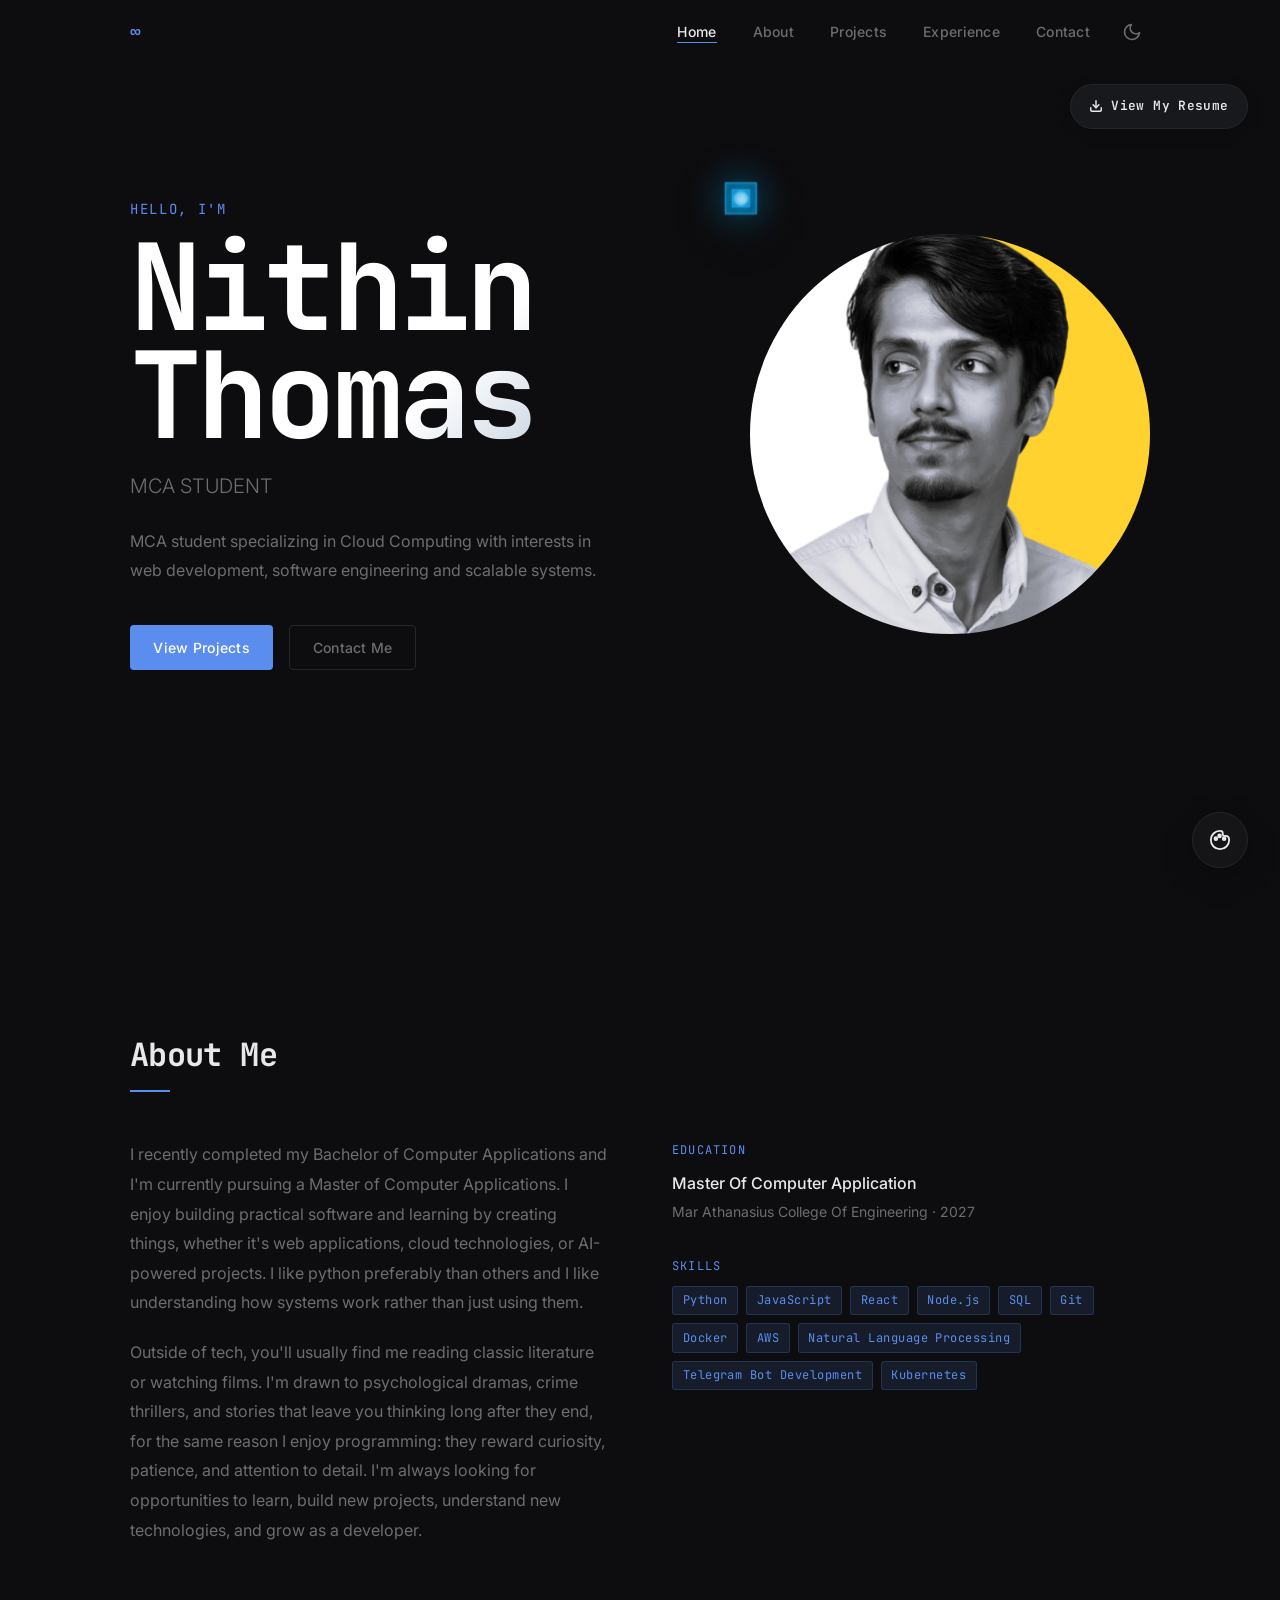
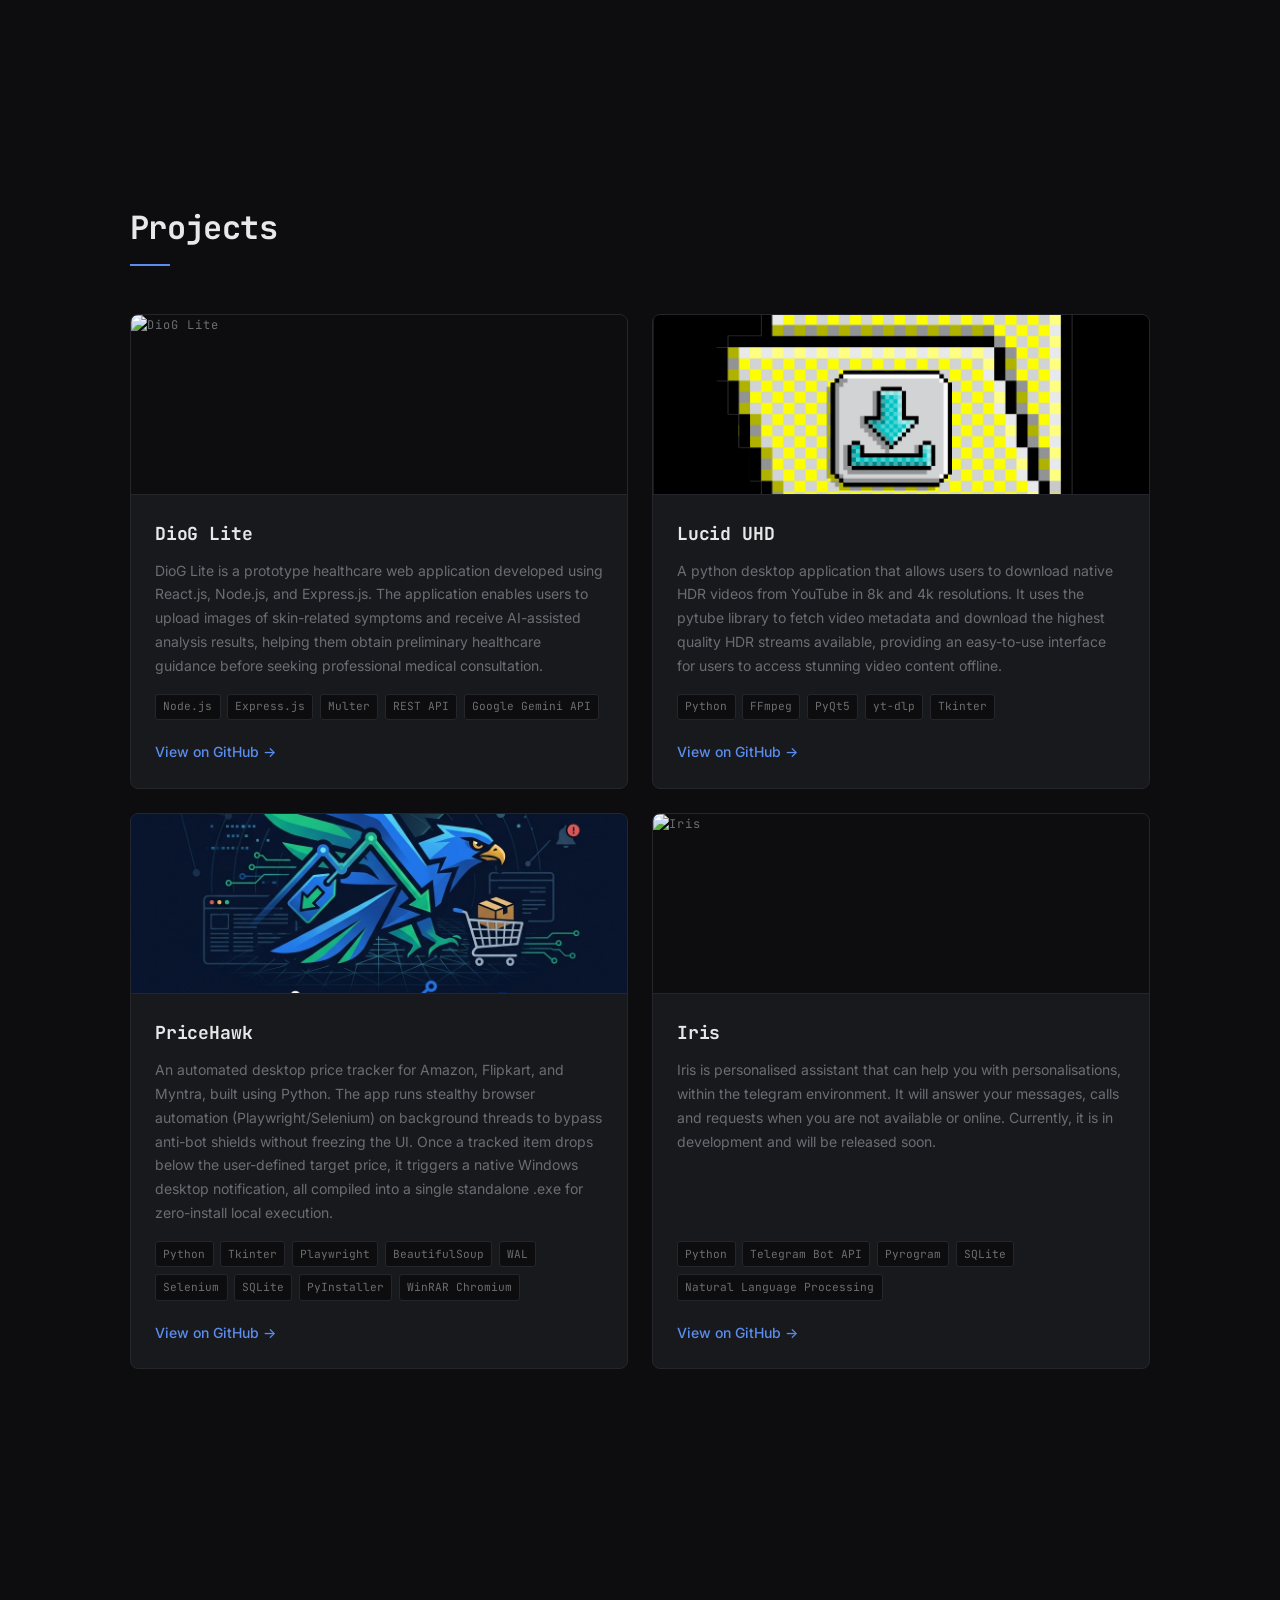
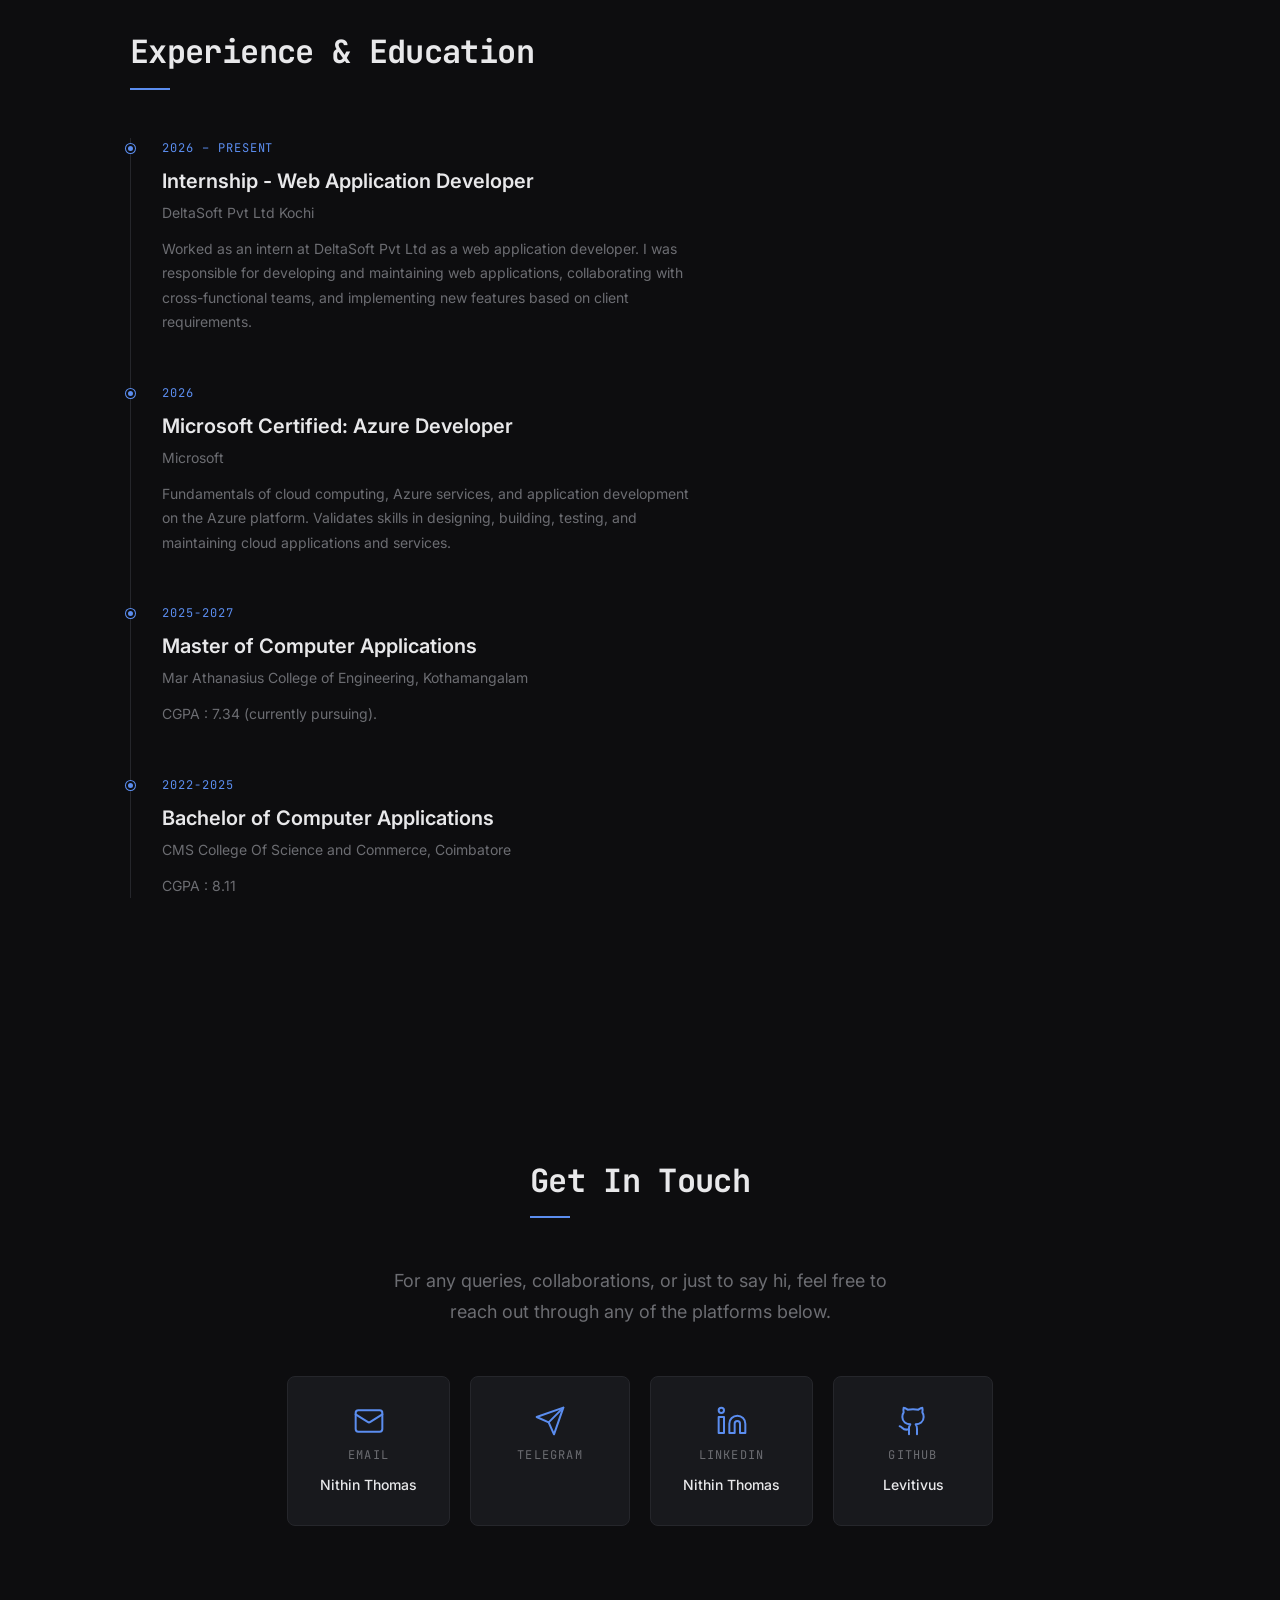
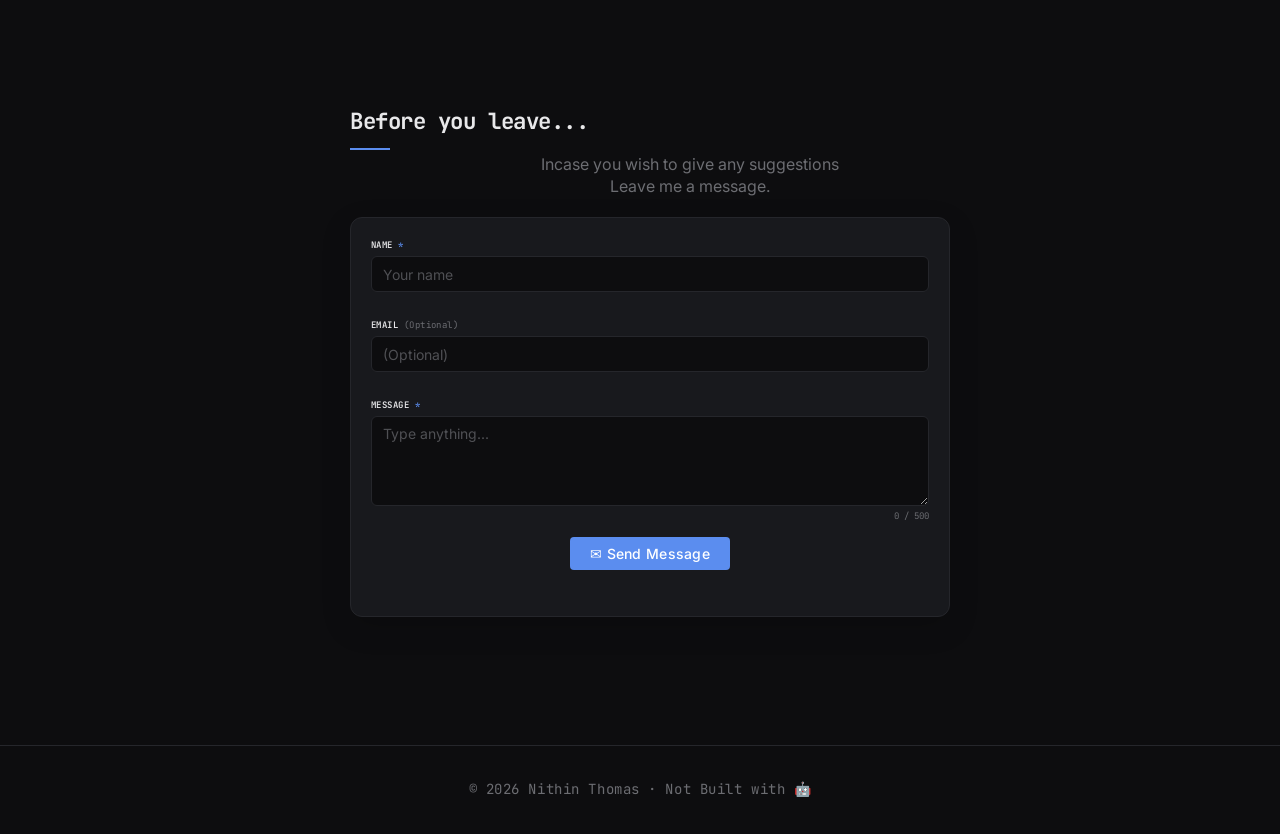
==== commit 022678fd: "new button" ====
--- a/index.html
+++ b/index.html
@@ -104,6 +104,19 @@
       </div>
 
     </div>
+
+    <!-- Floating Resume Button -->
+    <a href="resume/Nithinthomas_resume.pdf" download="Nithinthomas_resume.pdf" class="resume-floating-btn" id="resume-floating-btn" aria-label="View and download resume PDF">
+      <span class="resume-btn-content">
+        <svg class="resume-icon" width="14" height="14" viewBox="0 0 24 24" fill="none" stroke="currentColor" stroke-width="2.5" stroke-linecap="round" stroke-linejoin="round">
+          <path d="M21 15v4a2 2 0 0 1-2 2H5a2 2 0 0 1-2-2v-4"></path>
+          <polyline points="7 10 12 15 17 10"></polyline>
+          <line x1="12" y1="15" x2="12" y2="3"></line>
+        </svg>
+        <span class="resume-btn-text">View My Resume</span>
+      </span>
+      <span class="resume-btn-status" aria-live="polite">✓ Download Started</span>
+    </a>
   </section>
 
   <!-- ===================== ABOUT ===================== -->
--- a/style.css
+++ b/style.css
@@ -73,6 +73,7 @@
   line-height: 1.7;
   -webkit-font-smoothing: antialiased;
   transition: background-color 0.8s cubic-bezier(0.25, 1, 0.5, 1);
+  will-change: background-color;
 }
 
 /* Active section background variables mapper */
@@ -272,6 +273,7 @@
   display: flex;
   align-items: center;
   padding-top: calc(var(--nav-h) + 2rem);
+  position: relative;
 }
 
 .hero-grid {
@@ -1881,3 +1883,146 @@
     opacity: 0.3;
   }
 }
+
+/* ── RESUME FLOATING BUTTON ────────────────────────────────────────── */
+.resume-floating-btn {
+  position: absolute;
+  top: calc(var(--nav-h) + 1.25rem);
+  right: 2rem;
+  z-index: 999; /* Below main navbar mobile overlay, but above page content */
+  display: inline-flex;
+  align-items: center;
+  justify-content: center;
+  padding: 0.65rem 1.15rem;
+  background: var(--surface);
+  border: 1px solid var(--border);
+  border-radius: 50px; /* Fully rounded pill button */
+  color: var(--text);
+  font-family: var(--font-display);
+  font-size: 0.8rem;
+  font-weight: 600;
+  letter-spacing: 0.03em;
+  text-decoration: none;
+  box-shadow: 0 4px 16px rgba(0, 0, 0, 0.15);
+  backdrop-filter: blur(10px);
+  -webkit-backdrop-filter: blur(10px);
+  cursor: pointer;
+  overflow: hidden;
+  transition: transform 0.3s var(--ease), border-color 0.3s var(--ease), box-shadow 0.3s var(--ease), background-color 0.3s var(--ease);
+}
+
+.resume-btn-content {
+  display: inline-flex;
+  align-items: center;
+  gap: 0.5rem;
+  transition: transform 0.3s var(--ease), opacity 0.3s var(--ease);
+}
+
+.resume-icon {
+  transition: transform 0.3s var(--ease);
+}
+
+.resume-btn-status {
+  position: absolute;
+  left: 50%;
+  top: 50%;
+  transform: translate(-50%, -50%) translateY(20px);
+  opacity: 0;
+  white-space: nowrap;
+  font-weight: 700;
+  color: var(--accent);
+  transition: transform 0.3s var(--ease), opacity 0.3s var(--ease);
+  pointer-events: none;
+}
+
+/* Hover: subtle scale, gentle glow, download icon animates slightly */
+.resume-floating-btn:hover {
+  transform: translateY(-2px) scale(1.03);
+  border-color: var(--accent);
+  box-shadow: 0 6px 20px var(--accent-dim), 0 2px 8px rgba(0, 0, 0, 0.2);
+  background: var(--bg-alt);
+}
+
+.resume-floating-btn:hover .resume-icon {
+  transform: translateY(2px);
+}
+
+/* Focus outline matching theme style */
+.resume-floating-btn:focus-visible {
+  outline: none;
+  border-color: var(--accent);
+  box-shadow: 0 0 0 3px var(--accent-dim);
+}
+
+/* Active theme integration */
+[data-mood="professional"] .resume-floating-btn {
+  background: rgba(255, 255, 255, 0.85);
+  box-shadow: 0 4px 16px rgba(0, 0, 0, 0.06);
+}
+
+[data-mood="cyberpunk"] .resume-floating-btn {
+  border-color: var(--border-accent);
+}
+[data-mood="cyberpunk"] .resume-floating-btn:hover {
+  box-shadow: 0 0 15px var(--accent-dim);
+}
+
+[data-mood="retro"] .resume-floating-btn {
+  border-color: var(--border-accent);
+  border-radius: 4px; /* Less rounded corners for Retro CRT */
+}
+
+/* Clicked / Downloading status active styling */
+.resume-floating-btn.downloading {
+  pointer-events: none;
+  background: var(--bg);
+  border-color: var(--accent);
+}
+
+.resume-floating-btn.downloading .resume-btn-content {
+  transform: translateY(-20px);
+  opacity: 0;
+}
+
+.resume-floating-btn.downloading .resume-btn-status {
+  transform: translate(-50%, -50%) translateY(0);
+  opacity: 1;
+}
+
+/* Mobile responsive styling - Reposition and GPU optimize */
+@media (max-width: 768px) {
+  .resume-floating-btn {
+    top: auto;
+    right: auto;
+    bottom: 1.5rem;
+    left: 1.5rem;
+    padding: 0.6rem 1rem;
+    font-size: 0.75rem;
+    box-shadow: 0 6px 20px rgba(0, 0, 0, 0.3);
+    will-change: transform, opacity;
+    transform: translateZ(0); /* promote to compositor layer */
+  }
+
+  /* GPU Layer promotion and layout stability optimization for other components */
+  .theme-orb-container {
+    will-change: transform;
+    transform: translateZ(0);
+  }
+
+  .navbar {
+    will-change: transform, background-color;
+    transform: translateZ(0);
+  }
+
+  /* Performance optimization: deactivate off-screen animations */
+  .easter-egg.off-screen .tesseract-wrapper,
+  .easter-egg.off-screen .tesseract-cube,
+  .easter-egg.off-screen .tesseract-inner-cube,
+  .easter-egg.off-screen .tesseract-core,
+  .easter-egg.off-screen .core-plasma,
+  .easter-egg.off-screen .tesseract-glow,
+  .easter-egg.off-screen .particle {
+    animation: none !important;
+    display: none !important;
+  }
+}
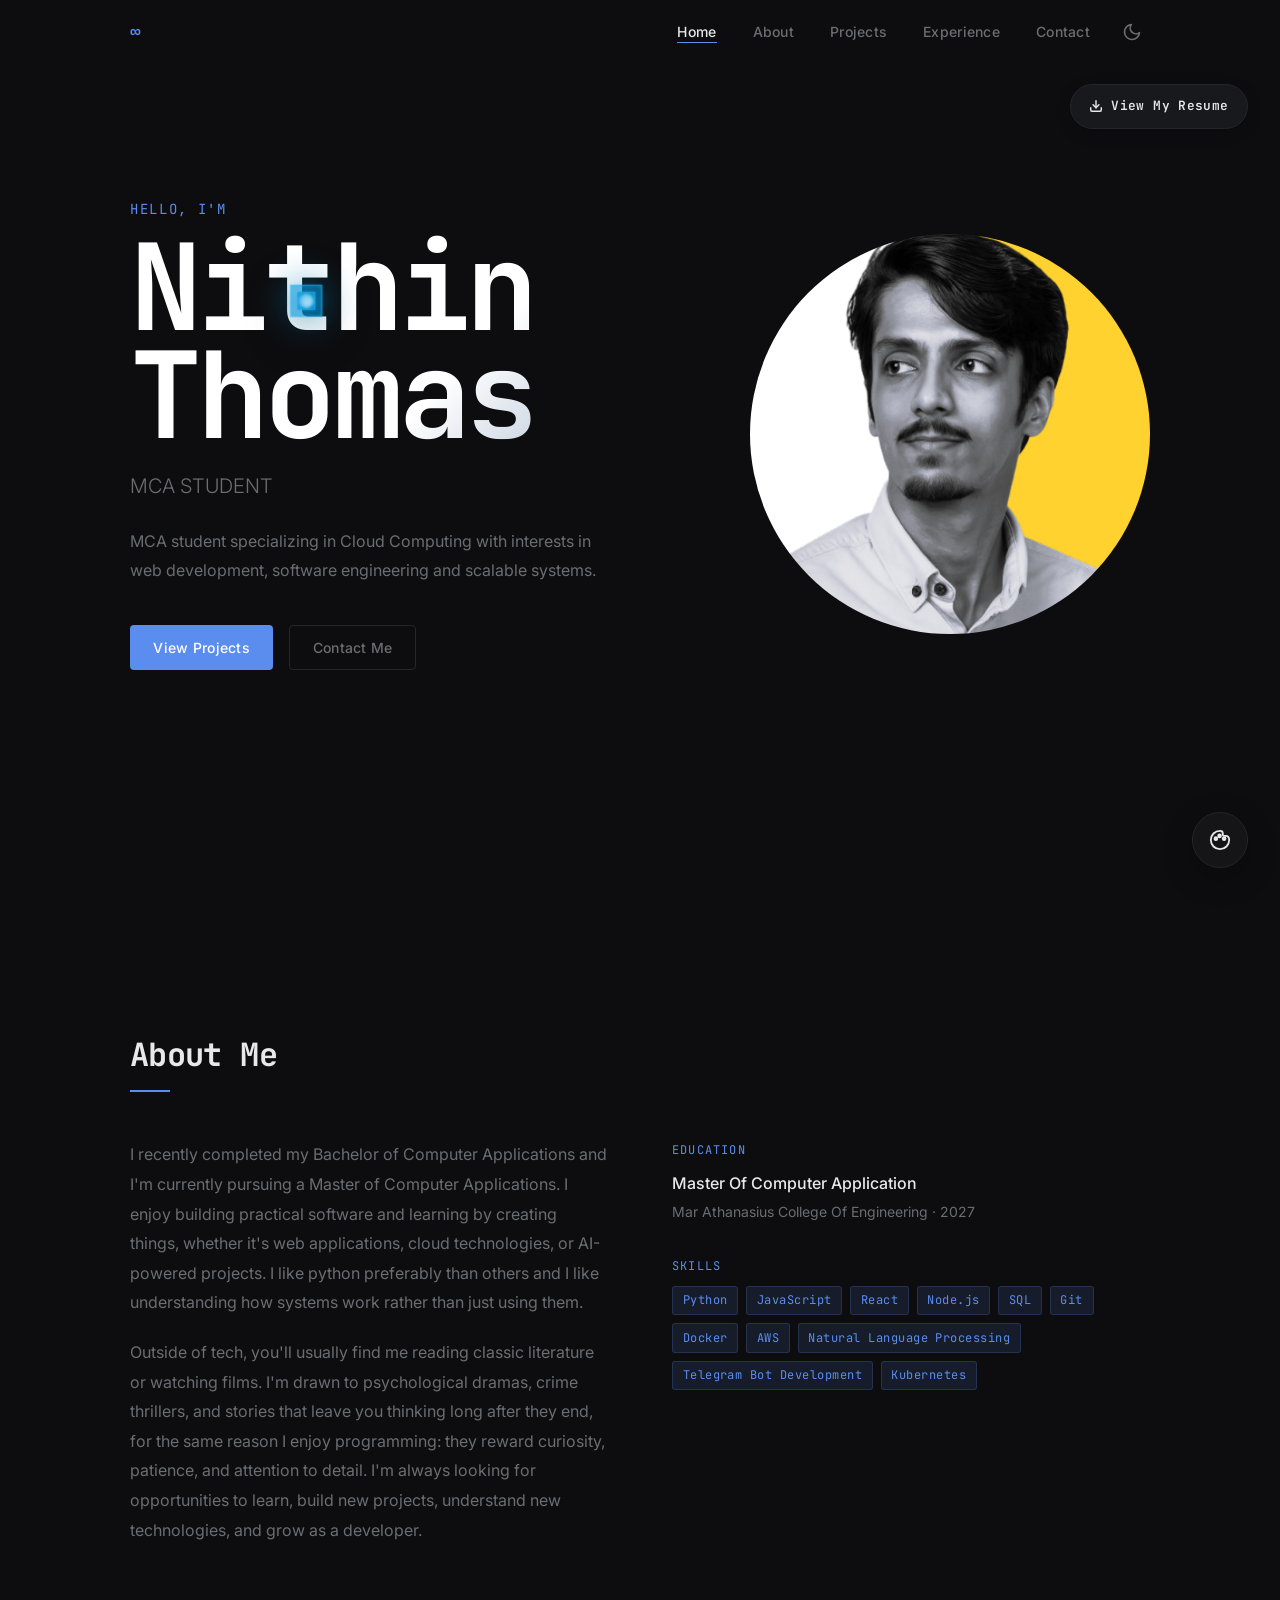
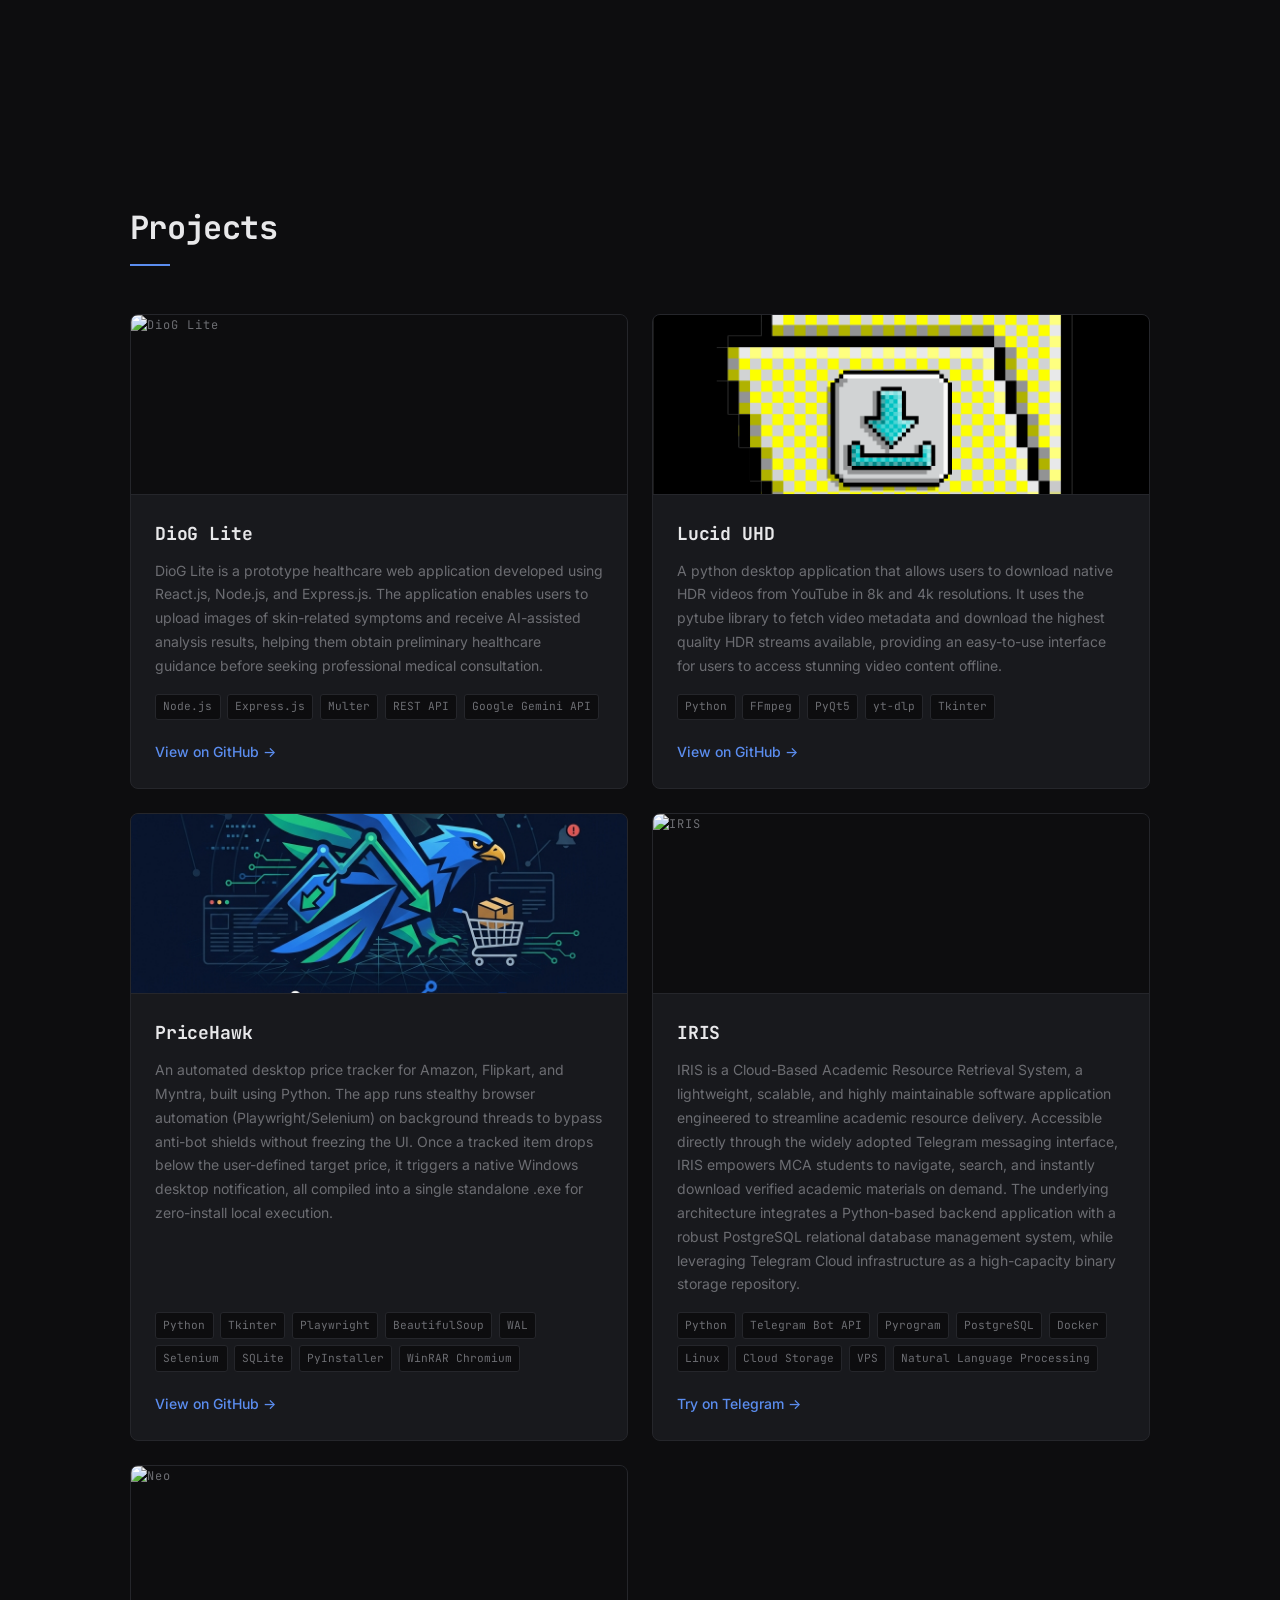
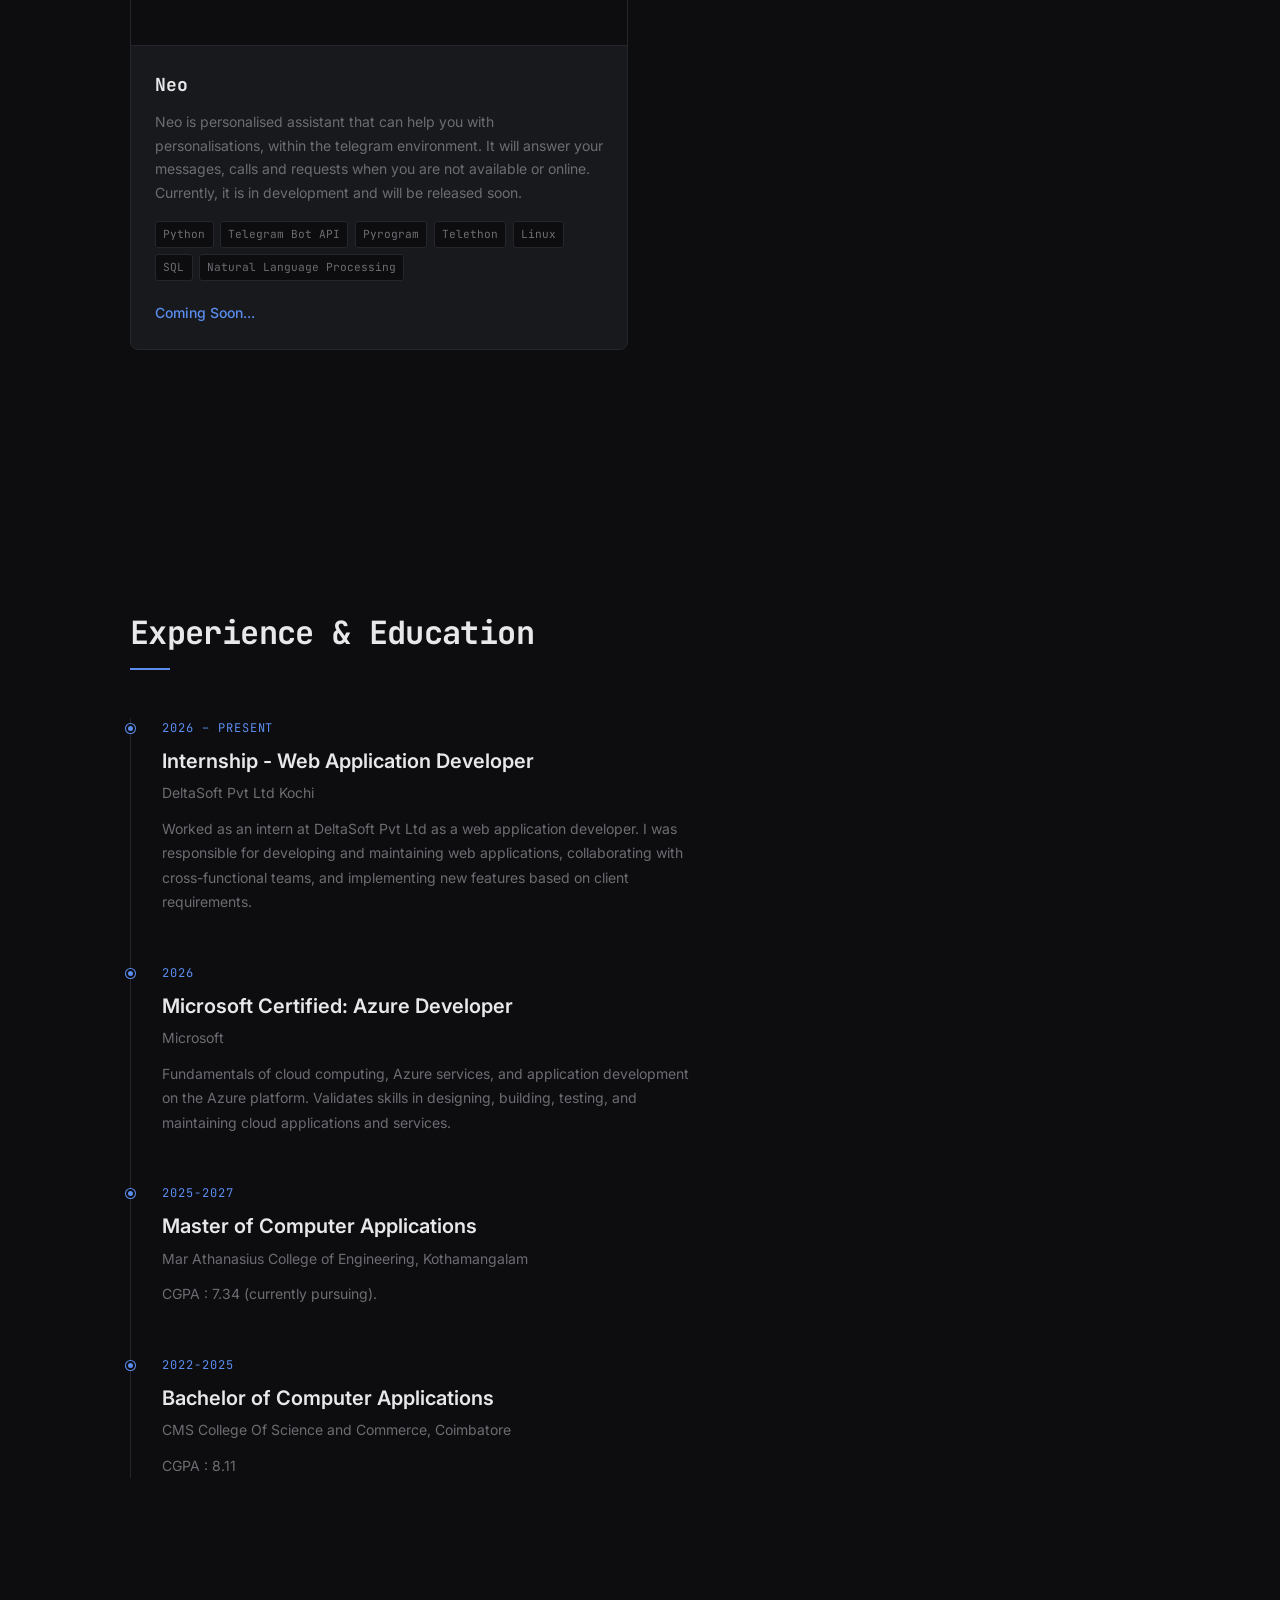
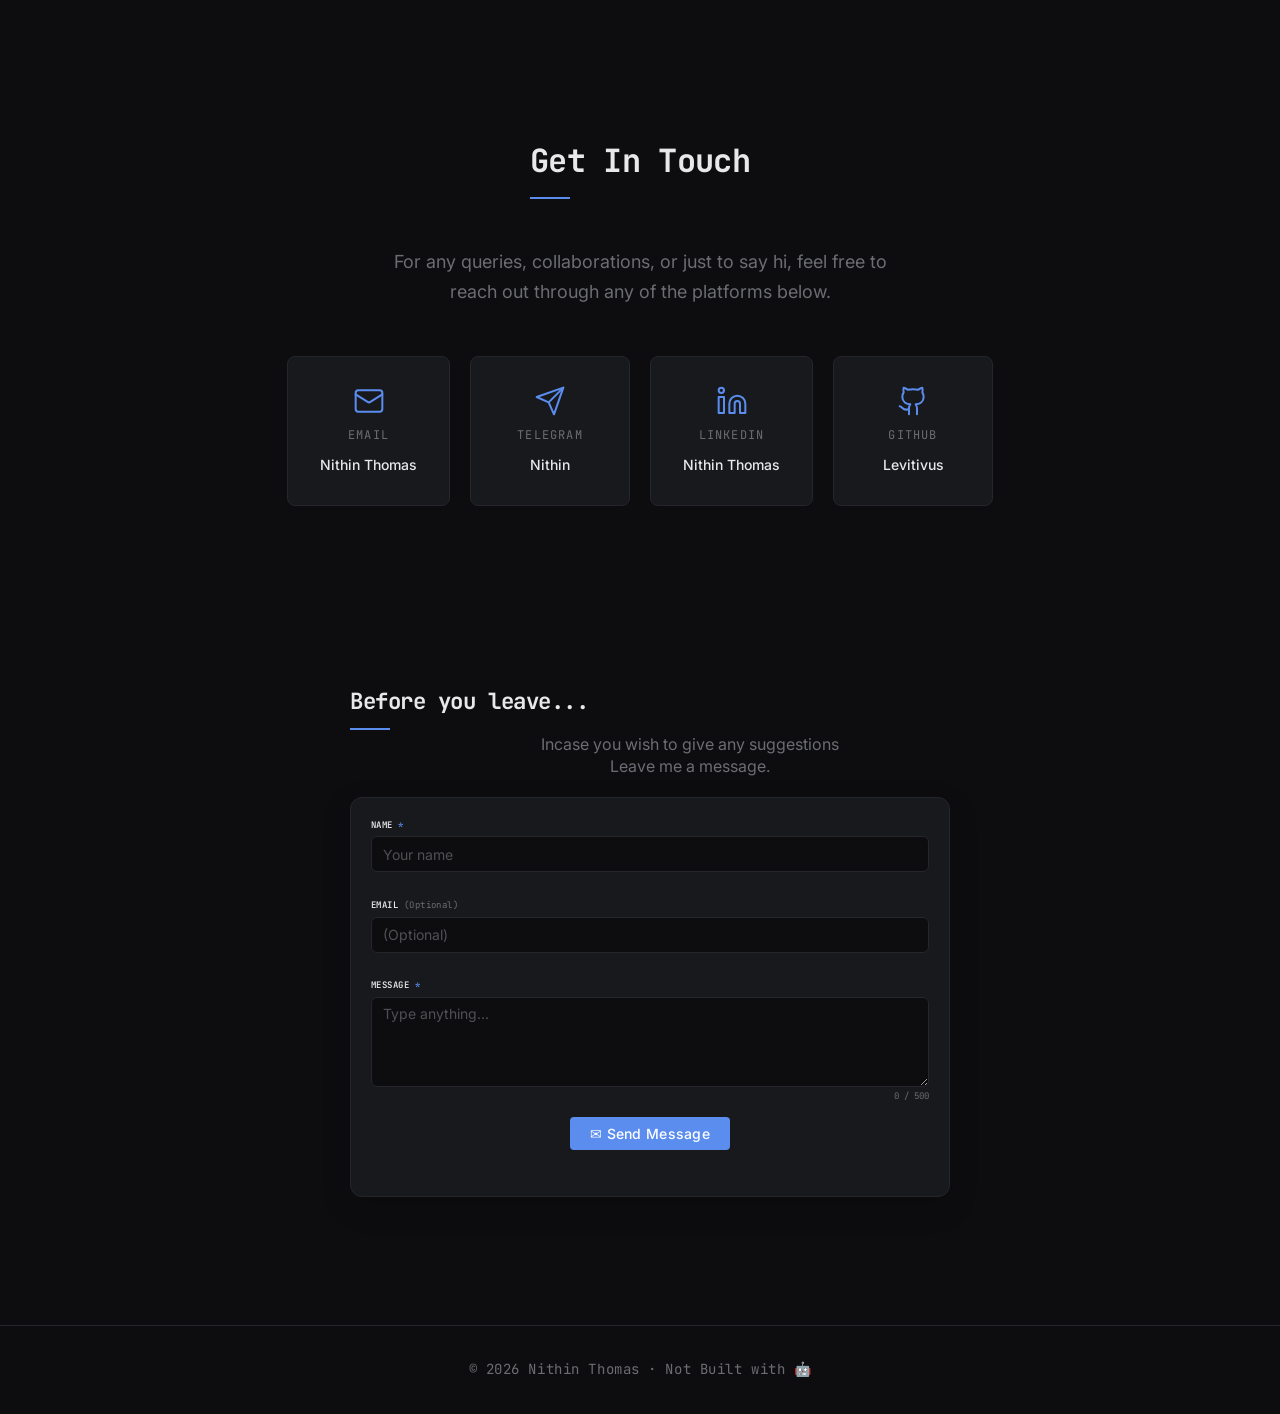
==== commit 4c494668: "new add" ====
--- a/index.html
+++ b/index.html
@@ -253,25 +253,55 @@
         <!-- ——— Project Card 4 ——— -->
         <article class="project-card fade-up" style="--delay: 0.3s">
           <div class="project-img-placeholder">
-              <img src="images/iris.png" alt="Iris">
+              <img src="images/iris.png" alt="IRIS">
           </div>
           <div class="project-body">
-            <h3 class="project-title">Iris</h3>
+            <h3 class="project-title">IRIS</h3>
             <p class="project-desc">
-              Iris is personalised assistant that can help you with personalisations, within the telegram environment. It will answer your messages, calls and requests when you are not available or online. Currently, it is in development and will be released soon.
+              IRIS is a Cloud-Based Academic Resource Retrieval System, a lightweight, scalable, and highly maintainable software application engineered to streamline academic resource delivery. Accessible directly through the widely adopted Telegram messaging interface, IRIS empowers MCA students to navigate, search, and instantly download verified academic materials on demand. The underlying architecture integrates a Python-based backend application with a robust PostgreSQL relational database management system, while leveraging Telegram Cloud infrastructure as a high-capacity binary storage repository.
             </p>
             <div class="project-stack">
               <span class="stack-tag">Python</span>
               <span class="stack-tag">Telegram Bot API</span>
               <span class="stack-tag">Pyrogram</span>
-              <span class="stack-tag">SQLite</span>
+              <span class="stack-tag">PostgreSQL</span>
+              <span class="stack-tag">Docker</span>
+              <span class="stack-tag">Linux</span>
+              <span class="stack-tag">Cloud Storage</span>
+              <span class="stack-tag">VPS</span>
               <span class="stack-tag">Natural Language Processing</span>
-            </div>
-            <a href="#" class="project-link" target="_blank" rel="noopener">
-              View on GitHub &rarr;
+
+            </div>
+           <a href="https://t.me/mace_mca_bot" class="project-link" target="_blank" rel="noopener">
+            Try on Telegram &rarr;
             </a>
           </div>
         </article>
+                <!-- ——— Project Card 5 ——— -->
+        <article class="project-card fade-up" style="--delay: 0.2s">
+          <div class="project-img-placeholder">
+             <img src="images/neo.png" alt="Neo">
+          </div>
+          <div class="project-body">
+            <h3 class="project-title">Neo</h3>
+            <p class="project-desc">
+              Neo is personalised assistant that can help you with personalisations, within the telegram environment. It will answer your messages, calls and requests when you are not available or online. Currently, it is in development and will be released soon.
+            </p>
+            <div class="project-stack">
+              <span class="stack-tag">Python</span>
+              <span class="stack-tag">Telegram Bot API</span>
+              <span class="stack-tag">Pyrogram</span>
+              <span class="stack-tag">Telethon</span>
+              <span class="stack-tag">Linux</span>
+              <span class="stack-tag">SQL</span> 
+              <span class="stack-tag">Natural Language Processing</span>
+            </div>
+            <a href="" class="project-link" target="_blank" rel="noopener">
+              Coming Soon...
+            </a>
+          </div>
+        </article>
+
 
       </div>
     </div>
@@ -380,7 +410,7 @@
             </svg>
           </span>
           <span class="contact-label">Telegram</span>
-          <span class="contact-value"></span>
+          <span class="contact-value">Nithin</span>
         </a>
 
         <!-- LinkedIn -->
